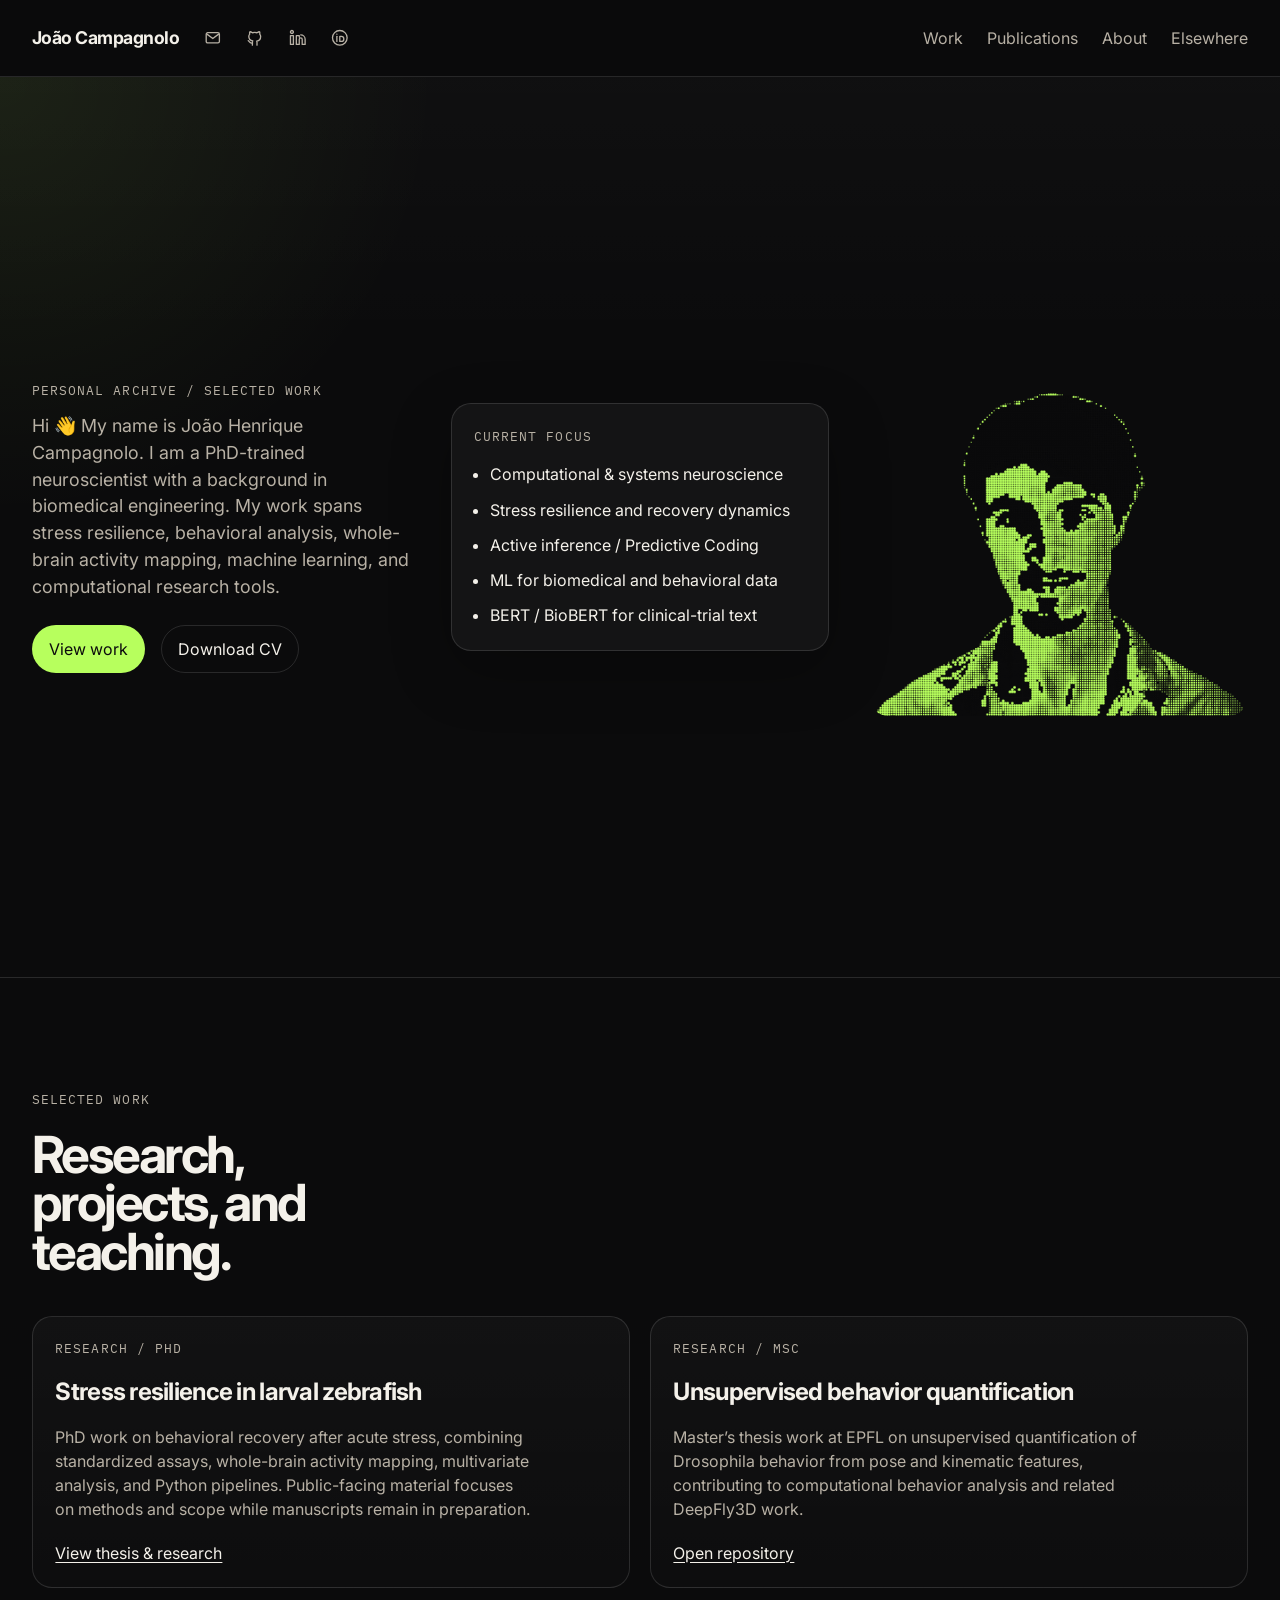
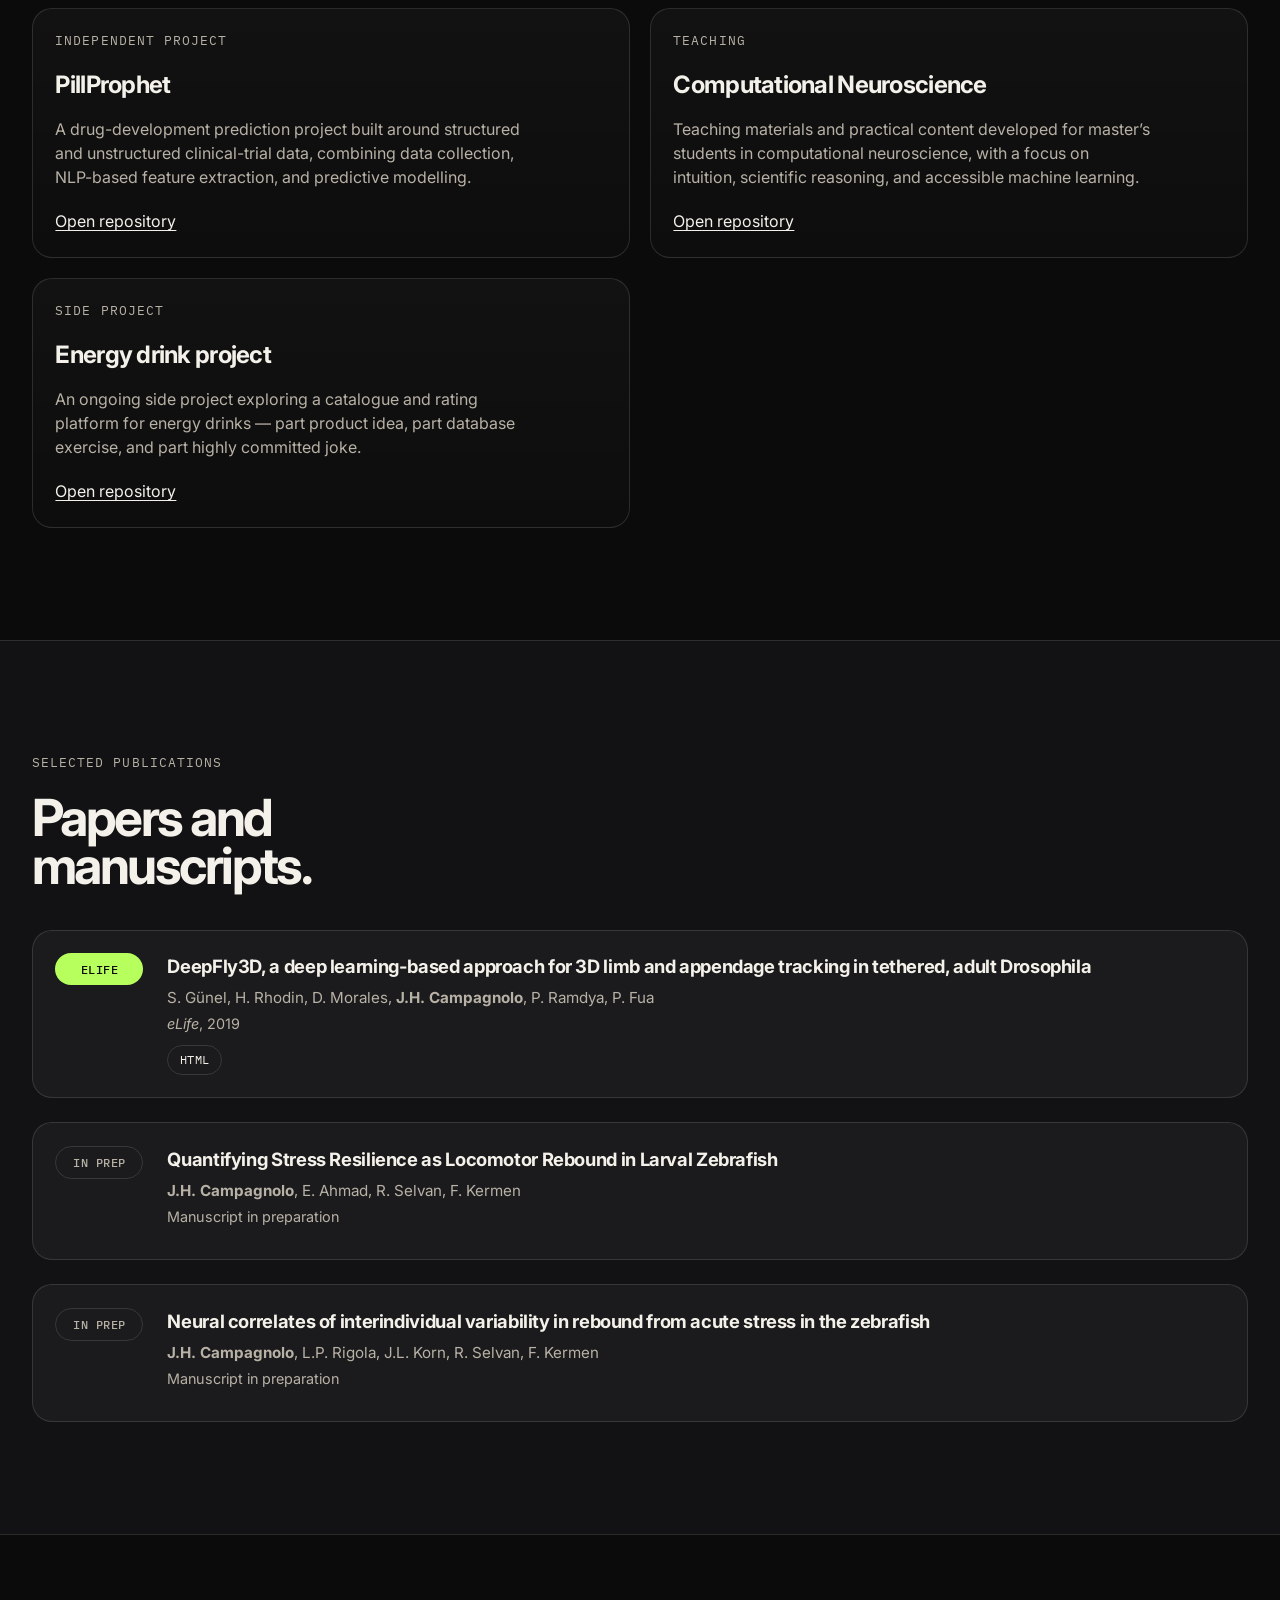
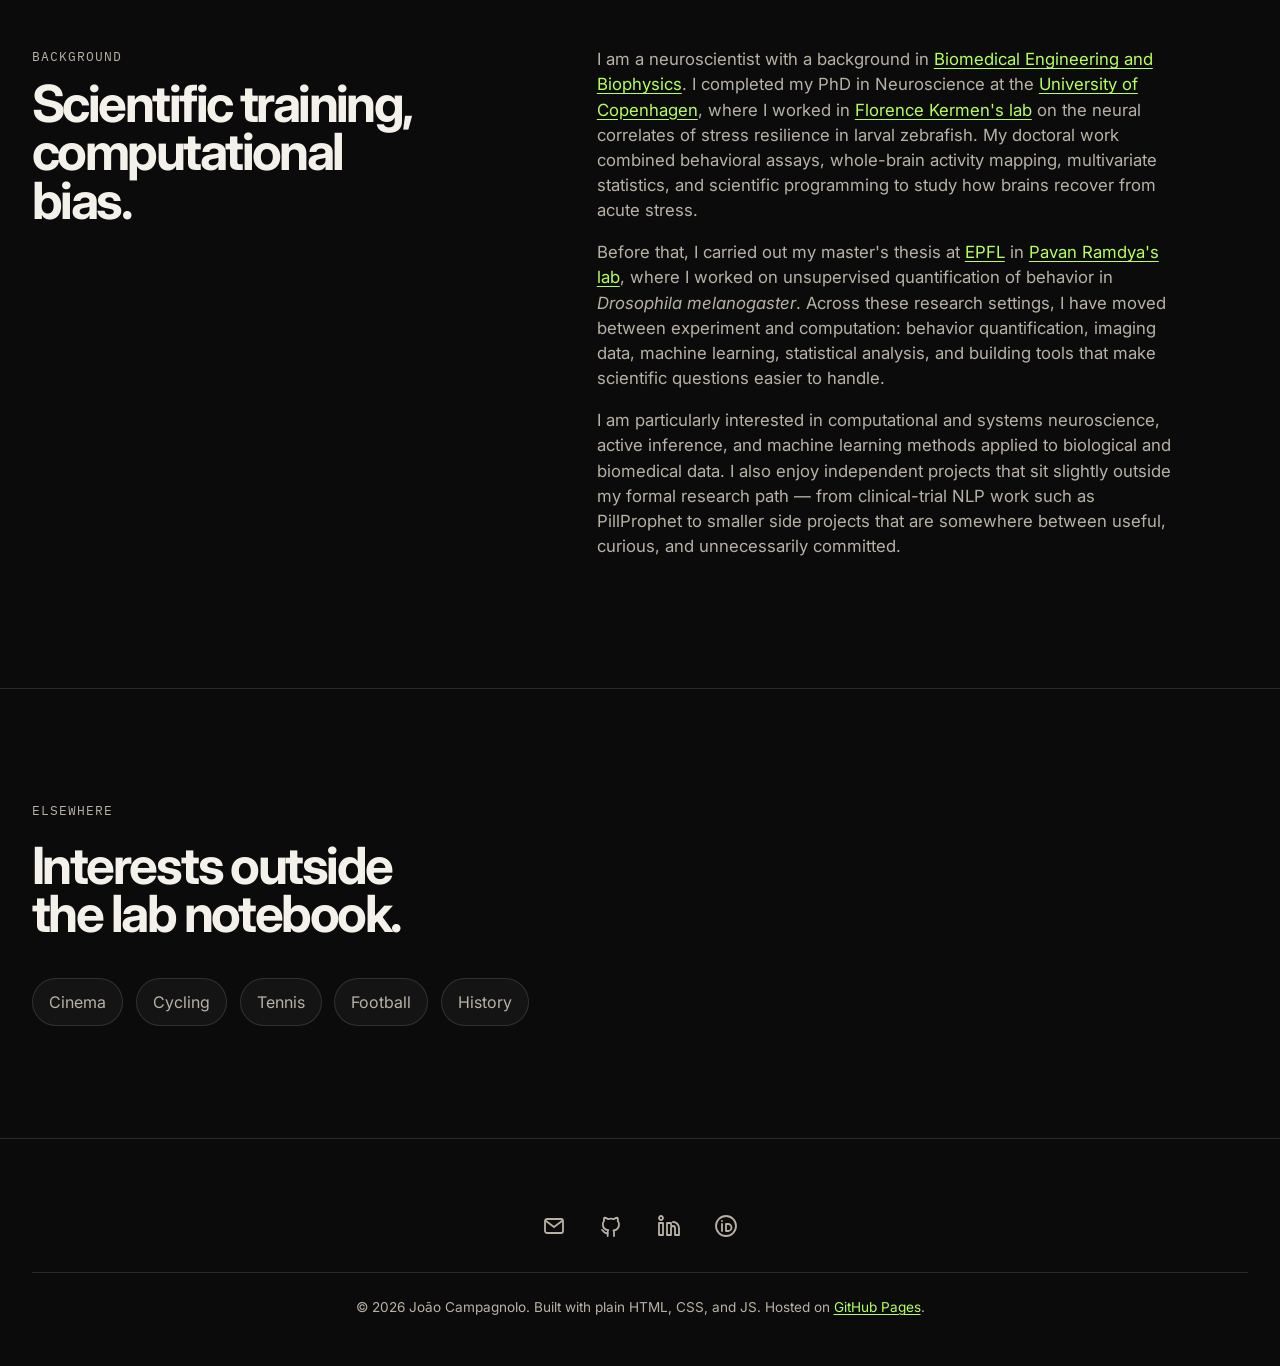
==== index.html @ 8cf06b02 "Add CV download, PhD thesis page, and fix PillProphet link - Add assets/ folder with CV PDF and PhD " ====
<!DOCTYPE html>
<html lang="en">
<head>
  <meta charset="UTF-8" />
  <meta name="viewport" content="width=device-width, initial-scale=1.0" />
  <title>João Campagnolo</title>
  <meta
    name="description"
    content="Personal website of João Campagnolo — Neuroscience PhD, Biomedical Engineer, and computational researcher."
  />
  <link rel="preconnect" href="https://fonts.googleapis.com" />
  <link rel="preconnect" href="https://fonts.gstatic.com" crossorigin />
  <link
    href="https://fonts.googleapis.com/css2?family=IBM+Plex+Mono:wght@400;500&family=Inter:wght@400;500;600;700;800&display=swap"
    rel="stylesheet"
  />
  <link rel="stylesheet" href="styles.css" />
  <script src="portrait.js" defer></script>
</head>
<body>
  <header class="site-header">
    <div class="container header-inner">
      <div class="brand-block">
        <a class="brand" href="#top">João Campagnolo</a>
        <div class="brand-links" aria-label="Contact links">
          <a class="icon-link" href="mailto:jhc2309@gmail.com" aria-label="Email" title="Email">
            <svg viewBox="0 0 24 24" aria-hidden="true">
              <rect x="3" y="5" width="18" height="14" rx="2"></rect>
              <path d="M4 7l8 6 8-6"></path>
            </svg>
          </a>
          <a class="icon-link" href="https://github.com/JoaoCampagnolo" target="_blank" rel="noopener" aria-label="GitHub" title="GitHub">
            <svg viewBox="0 0 24 24" aria-hidden="true">
              <path d="M9 19c-4.3 1.4-4.3-2.5-6-3m12 6v-3.5c0-1 .1-1.4-.5-2 2.8-.3 5.5-1.4 5.5-6.2a4.8 4.8 0 0 0-1.3-3.3 4.5 4.5 0 0 0-.1-3.2s-1.1-.3-3.6 1.3a12.3 12.3 0 0 0-6.2 0C6.3 3.5 5.2 3.8 5.2 3.8a4.5 4.5 0 0 0-.1 3.2A4.8 4.8 0 0 0 3.8 10c0 4.8 2.7 5.9 5.5 6.2-.6.6-.6 1.2-.6 2V22"></path>
            </svg>
          </a>
          <a class="icon-link" href="https://www.linkedin.com/in/joao-campagnolo/" target="_blank" rel="noopener" aria-label="LinkedIn" title="LinkedIn">
            <svg viewBox="0 0 24 24" aria-hidden="true">
              <path d="M16 8a6 6 0 0 1 6 6v7h-4v-7a2 2 0 0 0-2-2 2 2 0 0 0-2 2v7h-4V9h4v2"></path>
              <rect x="2" y="9" width="4" height="12"></rect>
              <circle cx="4" cy="4" r="2"></circle>
            </svg>
          </a>
          <a class="icon-link" href="https://orcid.org/0000-0001-9748-5988" target="_blank" rel="noopener" aria-label="ORCID" title="ORCID">
            <svg viewBox="0 0 24 24" aria-hidden="true">
              <circle cx="12" cy="12" r="10"></circle>
              <path d="M8 7v0"></path>
              <path d="M8 10v7"></path>
              <path d="M12 10h2a3.5 3.5 0 0 1 0 7h-2V10z"></path>
            </svg>
          </a>
        </div>
      </div>

      <nav class="nav">
        <a href="#work">Work</a>
        <a href="#publications">Publications</a>
        <a href="#about">About</a>
        <a href="#elsewhere">Elsewhere</a>
      </nav>
    </div>
  </header>

  <main id="top">
    <section class="hero">
      <div class="container hero-grid">
        <div class="hero-copy">
          <p class="eyebrow">Personal archive / selected work</p>

          <p class="hero-text">
            Hi 👋 My name is João Henrique Campagnolo. I am a PhD-trained neuroscientist with a
            background in biomedical engineering. My work spans stress resilience,
            behavioral analysis, whole-brain activity mapping, machine learning,
            and computational research tools.
          </p>

          <div class="hero-actions">
            <a class="button button--solid" href="#work">View work</a>
            <a
              class="button button--ghost"
              href="assets/Joao_Campagnolo_CV.pdf"
              target="_blank"
              rel="noopener"
            >
              Download CV
            </a>
          </div>
        </div>

        <div class="hero-panel">
          <div class="hero-panel__inner">
            <p class="panel-label">Current focus</p>
            <ul class="panel-list">
              <li>Computational &amp; systems neuroscience</li>
              <li>Stress resilience and recovery dynamics</li>
              <li>Active inference / Predictive Coding </li>
              <li>ML for biomedical and behavioral data</li>
              <li>BERT / BioBERT for clinical-trial text</li>
            </ul>
          </div>
        </div>

        <div class="hero-portrait">
          <canvas id="portrait-canvas"></canvas>
        </div>
      </div>
    </section>

    <section class="section" id="work">
      <div class="container">
        <div class="section-head">
          <p class="eyebrow">Selected work</p>
          <h2>Research, projects, and teaching.</h2>
        </div>

        <div class="project-grid">
          <a class="project-card" href="projects/phd.html">
            <p class="project-meta">Research / PhD</p>
            <h3>Stress resilience in larval zebrafish</h3>
            <p>
              PhD work on behavioral recovery after acute stress, combining
              standardized assays, whole-brain activity mapping, multivariate
              analysis, and Python pipelines. Public-facing material focuses on
              methods and scope while manuscripts remain in preparation.
            </p>
            <span class="project-link">View thesis &amp; research</span>
          </a>

          <a
            class="project-card"
            href="https://github.com/JoaoCampagnolo/Behav_clustering_thesis"
            target="_blank"
            rel="noopener"
          >
            <p class="project-meta">Research / MSc</p>
            <h3>Unsupervised behavior quantification</h3>
            <p>
              Master’s thesis work at EPFL on unsupervised quantification of
              Drosophila behavior from pose and kinematic features, contributing
              to computational behavior analysis and related DeepFly3D work.
            </p>
            <span class="project-link">Open repository</span>
          </a>

          <a
            class="project-card"
            href="https://github.com/JoaoCampagnolo/PillProphet"
            target="_blank"
            rel="noopener"
          >
            <p class="project-meta">Independent project</p>
            <h3>PillProphet</h3>
            <p>
              A drug-development prediction project built around structured and
              unstructured clinical-trial data, combining data collection,
              NLP-based feature extraction, and predictive modelling.
            </p>
            <span class="project-link">Open repository</span>
          </a>

          <a
            class="project-card"
            href="https://github.com/JoaoCampagnolo/CompNeuroXX24"
            target="_blank"
            rel="noopener"
          >
            <p class="project-meta">Teaching</p>
            <h3>Computational Neuroscience</h3>
            <p>
              Teaching materials and practical content developed for master’s
              students in computational neuroscience, with a focus on intuition,
              scientific reasoning, and accessible machine learning.
            </p>
            <span class="project-link">Open repository</span>
          </a>

          <a
            class="project-card"
            href="https://github.com/JoaoCampagnolo"
            target="_blank"
            rel="noopener"
          >
            <p class="project-meta">Side project</p>
            <h3>Energy drink project</h3>
            <p>
              An ongoing side project exploring a catalogue and rating platform
              for energy drinks — part product idea, part database exercise, and
              part highly committed joke.
            </p>
            <span class="project-link">Open repository</span>
          </a>
        </div>
      </div>
    </section>

    <section class="section section--alt" id="publications">
      <div class="container">
        <div class="section-head">
          <p class="eyebrow">Selected publications</p>
          <h2>Papers and manuscripts.</h2>
        </div>

        <div class="pub-list">
          <div class="pub-item">
            <span class="pub-badge">eLife</span>
            <div class="pub-details">
              <h3>DeepFly3D, a deep learning-based approach for 3D limb and appendage tracking in tethered, adult Drosophila</h3>
              <p class="pub-authors">S. G&uuml;nel, H. Rhodin, D. Morales, <strong>J.H. Campagnolo</strong>, P. Ramdya, P. Fua</p>
              <p class="pub-venue"><em>eLife</em>, 2019</p>
              <div class="pub-links">
                <a class="pub-link" href="https://elifesciences.org/articles/48571" target="_blank" rel="noopener">HTML</a>
              </div>
            </div>
          </div>

          <div class="pub-item">
            <span class="pub-badge pub-badge--prep">In prep</span>
            <div class="pub-details">
              <h3>Quantifying Stress Resilience as Locomotor Rebound in Larval Zebrafish</h3>
              <p class="pub-authors"><strong>J.H. Campagnolo</strong>, E. Ahmad, R. Selvan, F. Kermen</p>
              <p class="pub-venue">Manuscript in preparation</p>
            </div>
          </div>

          <div class="pub-item">
            <span class="pub-badge pub-badge--prep">In prep</span>
            <div class="pub-details">
              <h3>Neural correlates of interindividual variability in rebound from acute stress in the zebrafish</h3>
              <p class="pub-authors"><strong>J.H. Campagnolo</strong>, L.P. Rigola, J.L. Korn, R. Selvan, F. Kermen</p>
              <p class="pub-venue">Manuscript in preparation</p>
            </div>
          </div>
        </div>
      </div>
    </section>

    <section class="section" id="about">
      <div class="container split">
        <div>
          <p class="eyebrow">Background</p>
          <h2>Scientific training, computational bias.</h2>
        </div>

        <div class="prose">
          <p>
            I am a neuroscientist with a background in
            <a href="https://www.ulisboa.pt/" target="_blank" rel="noopener">Biomedical Engineering and Biophysics</a>.
            I completed my PhD in Neuroscience at the
            <a href="https://www.ku.dk/en" target="_blank" rel="noopener">University of Copenhagen</a>,
            where I worked in
            <a href="https://in.ku.dk/research/kermen-lab/" target="_blank" rel="noopener">Florence Kermen's lab</a>
            on the neural correlates of stress resilience in larval zebrafish. My doctoral work combined behavioral assays,
            whole-brain activity mapping, multivariate statistics, and scientific programming to study how brains recover from acute stress.
          </p>
          <p>
            Before that, I carried out my master's thesis at
            <a href="https://www.epfl.ch/en/" target="_blank" rel="noopener">EPFL</a>
            in
            <a href="https://www.epfl.ch/labs/ramdya-lab/" target="_blank" rel="noopener">Pavan Ramdya's lab</a>,
            where I worked on unsupervised quantification of behavior in <em>Drosophila melanogaster</em>.
            Across these research settings, I have moved between experiment and computation:
            behavior quantification, imaging data, machine learning, statistical analysis, and building tools that make scientific questions easier to handle.
          </p>
          <p>
            I am particularly interested in computational and systems neuroscience, active inference, and machine learning methods applied to biological and biomedical data.
            I also enjoy independent projects that sit slightly outside my formal research path &mdash; from clinical-trial NLP work such as PillProphet
            to smaller side projects that are somewhere between useful, curious, and unnecessarily committed.
          </p>
        </div>
      </div>
    </section>

    <section class="section" id="elsewhere">
      <div class="container">
        <div class="section-head">
          <p class="eyebrow">Elsewhere</p>
          <h2>Interests outside the lab notebook.</h2>
        </div>

        <div class="tag-grid">
          <span>Cinema</span>
          <span>Cycling</span>
          <span>Tennis</span>
          <span>Football</span>
          <span>History</span>
        </div>
      </div>
    </section>
  </main>

  <footer class="site-footer">
    <div class="container footer-compact">
      <div class="footer-icons" aria-label="Contact links">
        <a class="footer-icon-link" href="mailto:jhc2309@gmail.com" aria-label="Email" title="Email">
          <svg viewBox="0 0 24 24" aria-hidden="true">
            <rect x="3" y="5" width="18" height="14" rx="2"></rect>
            <path d="M4 7l8 6 8-6"></path>
          </svg>
        </a>
        <a class="footer-icon-link" href="https://github.com/JoaoCampagnolo" target="_blank" rel="noopener" aria-label="GitHub" title="GitHub">
          <svg viewBox="0 0 24 24" aria-hidden="true">
            <path d="M9 19c-4.3 1.4-4.3-2.5-6-3m12 6v-3.5c0-1 .1-1.4-.5-2 2.8-.3 5.5-1.4 5.5-6.2a4.8 4.8 0 0 0-1.3-3.3 4.5 4.5 0 0 0-.1-3.2s-1.1-.3-3.6 1.3a12.3 12.3 0 0 0-6.2 0C6.3 3.5 5.2 3.8 5.2 3.8a4.5 4.5 0 0 0-.1 3.2A4.8 4.8 0 0 0 3.8 10c0 4.8 2.7 5.9 5.5 6.2-.6.6-.6 1.2-.6 2V22"></path>
          </svg>
        </a>
        <a class="footer-icon-link" href="https://www.linkedin.com/in/joao-campagnolo/" target="_blank" rel="noopener" aria-label="LinkedIn" title="LinkedIn">
          <svg viewBox="0 0 24 24" aria-hidden="true">
            <path d="M16 8a6 6 0 0 1 6 6v7h-4v-7a2 2 0 0 0-2-2 2 2 0 0 0-2 2v7h-4V9h4v2"></path>
            <rect x="2" y="9" width="4" height="12"></rect>
            <circle cx="4" cy="4" r="2"></circle>
          </svg>
        </a>
        <a class="footer-icon-link" href="https://orcid.org/0000-0001-9748-5988" target="_blank" rel="noopener" aria-label="ORCID" title="ORCID">
          <svg viewBox="0 0 24 24" aria-hidden="true">
            <circle cx="12" cy="12" r="10"></circle>
            <path d="M8 7v0"></path>
            <path d="M8 10v7"></path>
            <path d="M12 10h2a3.5 3.5 0 0 1 0 7h-2V10z"></path>
          </svg>
        </a>
      </div>
      <div class="footer-divider"></div>
      <p class="footer-copy">&copy; 2026 Jo&atilde;o Campagnolo. Built with plain HTML, CSS, and JS. Hosted on <a href="https://pages.github.com/" target="_blank" rel="noopener">GitHub Pages</a>.</p>
    </div>
  </footer>
</body>
</html>
---- styles.css ----
:root {
  --bg: #0b0b0c;
  --bg-alt: #121214;
  --panel: rgba(255, 255, 255, 0.04);
  --text: #f4f1ea;
  --muted: #b8b1a5;
  --line: rgba(255, 255, 255, 0.12);
  --accent: #b7ff5d;
  --max-width: 1380px;
  --radius: 20px;
  --shadow: 0 20px 60px rgba(0, 0, 0, 0.25);
}

*,
*::before,
*::after {
  box-sizing: border-box;
}

html {
  scroll-behavior: smooth;
}

body {
  margin: 0;
  background: var(--bg);
  color: var(--text);
  font-family: "Inter", sans-serif;
  line-height: 1.5;
  overflow-x: hidden;
}

img {
  max-width: 100%;
  display: block;
}

a {
  color: inherit;
  text-decoration: none;
}

.container {
  width: min(calc(100% - 4rem), var(--max-width));
  margin: 0 auto;
}

.site-header {
  position: sticky;
  top: 0;
  z-index: 20;
  backdrop-filter: blur(14px);
  background: rgba(11, 11, 12, 0.7);
  border-bottom: 1px solid var(--line);
}

.header-inner {
  display: flex;
  align-items: center;
  justify-content: space-between;
  min-height: 76px;
}

.brand-block {
  display: flex;
  align-items: center;
  gap: 1rem;
}

.brand {
  font-weight: 700;
  letter-spacing: -0.03em;
  font-size: 1.1rem;
}

.brand-links {
  display: flex;
  align-items: center;
  gap: 0.45rem;
}

.icon-link {
  width: 2.2rem;
  height: 2.2rem;
  display: inline-flex;
  align-items: center;
  justify-content: center;
  border-radius: 999px;
  color: var(--muted);
  transition: color 0.2s ease, background 0.2s ease, transform 0.2s ease;
}

.icon-link:hover {
  color: var(--text);
  background: rgba(255, 255, 255, 0.03);
  transform: translateY(-1px);
}

.icon-link svg {
  width: 1.1rem;
  height: 1.1rem;
  stroke: currentColor;
  fill: none;
  stroke-width: 1.8;
  stroke-linecap: round;
  stroke-linejoin: round;
}

.nav {
  display: flex;
  gap: 1.5rem;
}

.nav a {
  color: var(--muted);
  transition: color 0.2s ease;
}

.nav a:hover {
  color: var(--text);
}

.hero {
  min-height: 100svh;
  display: flex;
  align-items: center;
  padding: 2rem 0 2rem;
  background:
    radial-gradient(circle at top left, rgba(183, 255, 93, 0.08), transparent 28%),
    linear-gradient(to bottom, rgba(255, 255, 255, 0.02), transparent 30%);
}

.hero-grid {
  display: grid;
  grid-template-columns: 1fr 1fr 1fr;
  grid-template-rows: 1fr;
  gap: 2.5rem;
  align-items: center;
}

.eyebrow {
  margin: 0 0 0.75rem;
  color: var(--muted);
  font-family: "IBM Plex Mono", monospace;
  font-size: 0.82rem;
  letter-spacing: 0.08em;
  text-transform: uppercase;
}

.section h2,
.site-footer h2 {
  margin: 0;
  line-height: 0.95;
  letter-spacing: -0.05em;
}

.hero-text {
  max-width: 42rem;
  margin: 0;
  color: var(--muted);
  font-size: clamp(1rem, 1.4vw, 1.15rem);
}

.hero-actions {
  display: flex;
  gap: 1rem;
  flex-wrap: wrap;
  margin-top: 1.5rem;
}

.button {
  display: inline-flex;
  align-items: center;
  min-height: 48px;
  padding: 0 1rem;
  border-radius: 999px;
  border: 1px solid var(--line);
  transition: transform 0.2s ease, background 0.2s ease, color 0.2s ease;
}

.button:hover {
  transform: translateY(-1px);
}

.button--solid {
  background: var(--accent);
  color: #0b0b0c;
  border-color: transparent;
}

.button--ghost {
  color: var(--text);
}

.hero-panel {
  display: flex;
  justify-content: center;
}

.hero-portrait {
  display: flex;
  justify-content: center;
  align-items: center;
}

#portrait-canvas {
  display: block;
  width: 100%;
  aspect-ratio: 1 / 1;
  max-height: 65vh;
  border-radius: var(--radius);
}

.hero-panel__inner {
  width: min(100%, 380px);
  padding: 1.4rem;
  border: 1px solid var(--line);
  border-radius: var(--radius);
  background: var(--panel);
  box-shadow: var(--shadow);
}

.panel-label {
  margin: 0 0 1rem;
  color: var(--muted);
  font-family: "IBM Plex Mono", monospace;
  font-size: 0.82rem;
  text-transform: uppercase;
  letter-spacing: 0.08em;
}

.panel-list {
  margin: 0;
  padding-left: 1rem;
  display: grid;
  gap: 0.7rem;
}

.section {
  padding: 7rem 0;
  border-top: 1px solid var(--line);
}

.section--alt {
  background: var(--bg-alt);
}

.section-head {
  display: grid;
  gap: 0.5rem;
  margin-bottom: 2.5rem;
}

.section h2,
.site-footer h2 {
  font-size: clamp(2rem, 4vw, 4rem);
  max-width: 12ch;
}

.project-grid {
  display: grid;
  grid-template-columns: repeat(2, minmax(0, 1fr));
  gap: 1.25rem;
}

.project-card {
  display: block;
  min-height: 250px;
  padding: 1.4rem;
  border: 1px solid var(--line);
  border-radius: var(--radius);
  background: linear-gradient(to bottom, rgba(255, 255, 255, 0.03), rgba(255, 255, 255, 0.01));
  transition: transform 0.25s ease, border-color 0.25s ease, background 0.25s ease;
}

.project-card:hover {
  transform: translateY(-4px);
  border-color: rgba(183, 255, 93, 0.45);
  background: linear-gradient(to bottom, rgba(255, 255, 255, 0.05), rgba(255, 255, 255, 0.02));
}

.project-meta {
  margin: 0 0 1rem;
  color: var(--muted);
  font-family: "IBM Plex Mono", monospace;
  font-size: 0.8rem;
  text-transform: uppercase;
  letter-spacing: 0.08em;
}

.project-card h3 {
  margin: 0 0 0.9rem;
  font-size: 1.5rem;
  letter-spacing: -0.03em;
}

.project-card p:not(.project-meta) {
  margin: 0;
  color: var(--muted);
  max-width: 48ch;
}

.project-link {
  display: inline-block;
  margin-top: 1.25rem;
  color: var(--text);
  text-decoration: underline;
  text-underline-offset: 0.2em;
}

.split {
  display: grid;
  grid-template-columns: 0.9fr 1.1fr;
  gap: 2rem;
  align-items: start;
}

.prose {
  max-width: 58ch;
}

.prose p {
  margin-top: 0;
  color: var(--muted);
  font-size: 1.05rem;
}

.tag-grid {
  display: flex;
  flex-wrap: wrap;
  gap: 0.8rem;
}

.tag-grid span {
  padding: 0.7rem 1rem;
  border: 1px solid var(--line);
  border-radius: 999px;
  color: var(--muted);
  background: var(--panel);
}

/* Publications */
.pub-list {
  display: grid;
  gap: 1.5rem;
}

.pub-item {
  display: grid;
  grid-template-columns: auto 1fr;
  gap: 1.5rem;
  align-items: start;
  padding: 1.4rem;
  border: 1px solid var(--line);
  border-radius: var(--radius);
  background: var(--panel);
}

.pub-badge {
  display: inline-flex;
  align-items: center;
  justify-content: center;
  min-width: 5.5rem;
  padding: 0.4rem 0.8rem;
  border-radius: 999px;
  background: var(--accent);
  color: #0b0b0c;
  font-family: "IBM Plex Mono", monospace;
  font-size: 0.78rem;
  font-weight: 500;
  text-transform: uppercase;
  letter-spacing: 0.04em;
  white-space: nowrap;
}

.pub-badge--prep {
  background: transparent;
  border: 1px solid var(--line);
  color: var(--muted);
}

.pub-details h3 {
  margin: 0 0 0.4rem;
  font-size: 1.15rem;
  letter-spacing: -0.02em;
}

.pub-authors {
  margin: 0 0 0.2rem;
  color: var(--muted);
  font-size: 0.95rem;
}

.pub-venue {
  margin: 0 0 0.6rem;
  color: var(--muted);
  font-size: 0.9rem;
}

.pub-links {
  display: flex;
  gap: 0.5rem;
}

.pub-link {
  display: inline-flex;
  align-items: center;
  padding: 0.3rem 0.7rem;
  border: 1px solid var(--line);
  border-radius: 999px;
  color: var(--text);
  font-family: "IBM Plex Mono", monospace;
  font-size: 0.78rem;
  text-transform: uppercase;
  letter-spacing: 0.04em;
  transition: border-color 0.2s ease, color 0.2s ease;
}

.pub-link:hover {
  border-color: var(--accent);
  color: var(--accent);
}

/* Prose links */
.prose a {
  color: var(--accent);
  text-decoration: underline;
  text-underline-offset: 0.15em;
  transition: color 0.2s ease;
}

.prose a:hover {
  color: var(--text);
}

/* Footer */
.site-footer {
  padding: 4rem 0 3rem;
  border-top: 1px solid var(--line);
}

.footer-compact {
  display: flex;
  flex-direction: column;
  align-items: center;
  text-align: center;
}

.footer-icons {
  display: flex;
  align-items: center;
  gap: 0.8rem;
  margin-bottom: 1.5rem;
}

.footer-icon-link {
  width: 2.8rem;
  height: 2.8rem;
  display: inline-flex;
  align-items: center;
  justify-content: center;
  border-radius: 999px;
  color: var(--muted);
  transition: color 0.2s ease, background 0.2s ease, transform 0.2s ease;
}

.footer-icon-link:hover {
  color: var(--text);
  background: rgba(255, 255, 255, 0.05);
  transform: translateY(-1px);
}

.footer-icon-link svg {
  width: 1.5rem;
  height: 1.5rem;
  stroke: currentColor;
  fill: none;
  stroke-width: 1.8;
  stroke-linecap: round;
  stroke-linejoin: round;
}

.footer-divider {
  width: 100%;
  height: 1px;
  background: var(--line);
  margin-bottom: 1.5rem;
}

.footer-copy {
  margin: 0;
  color: var(--muted);
  font-size: 0.85rem;
}

.footer-copy a {
  color: var(--accent);
  text-decoration: underline;
  text-underline-offset: 0.15em;
}

.footer-copy a:hover {
  color: var(--text);
}

@media (max-width: 900px) {
  .container {
    width: min(calc(100% - 2rem), var(--max-width));
  }

  .hero-grid,
  .project-grid,
  .split {
    grid-template-columns: 1fr;
  }

  .pub-item {
    grid-template-columns: 1fr;
  }

  .nav {
    display: none;
  }

  .section,
  .site-footer {
    padding: 5rem 0;
  }

  .hero {
    min-height: auto;
    padding-top: 6rem;
  }

  .hero-panel {
    justify-content: flex-start;
  }

  .hero-portrait {
    justify-content: flex-start;
  }

  #portrait-canvas {
    max-width: 260px;
  }
}
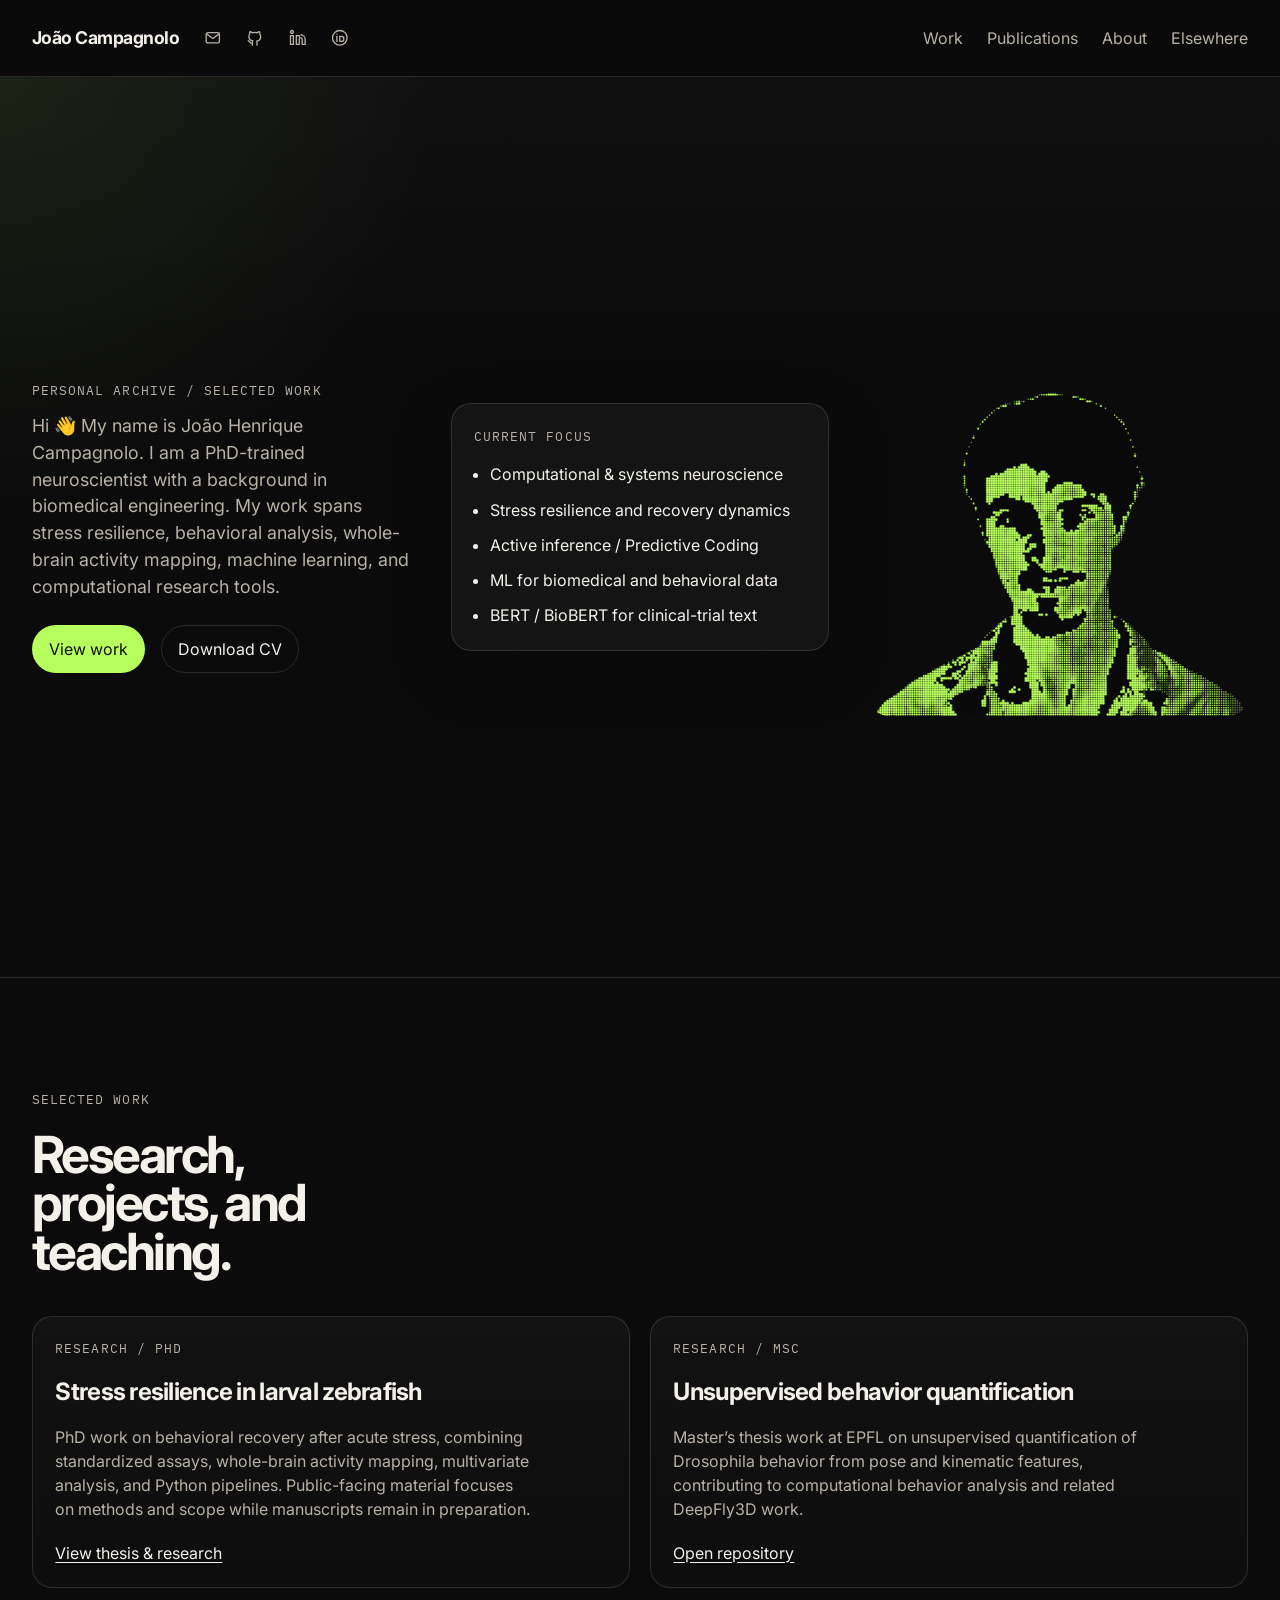
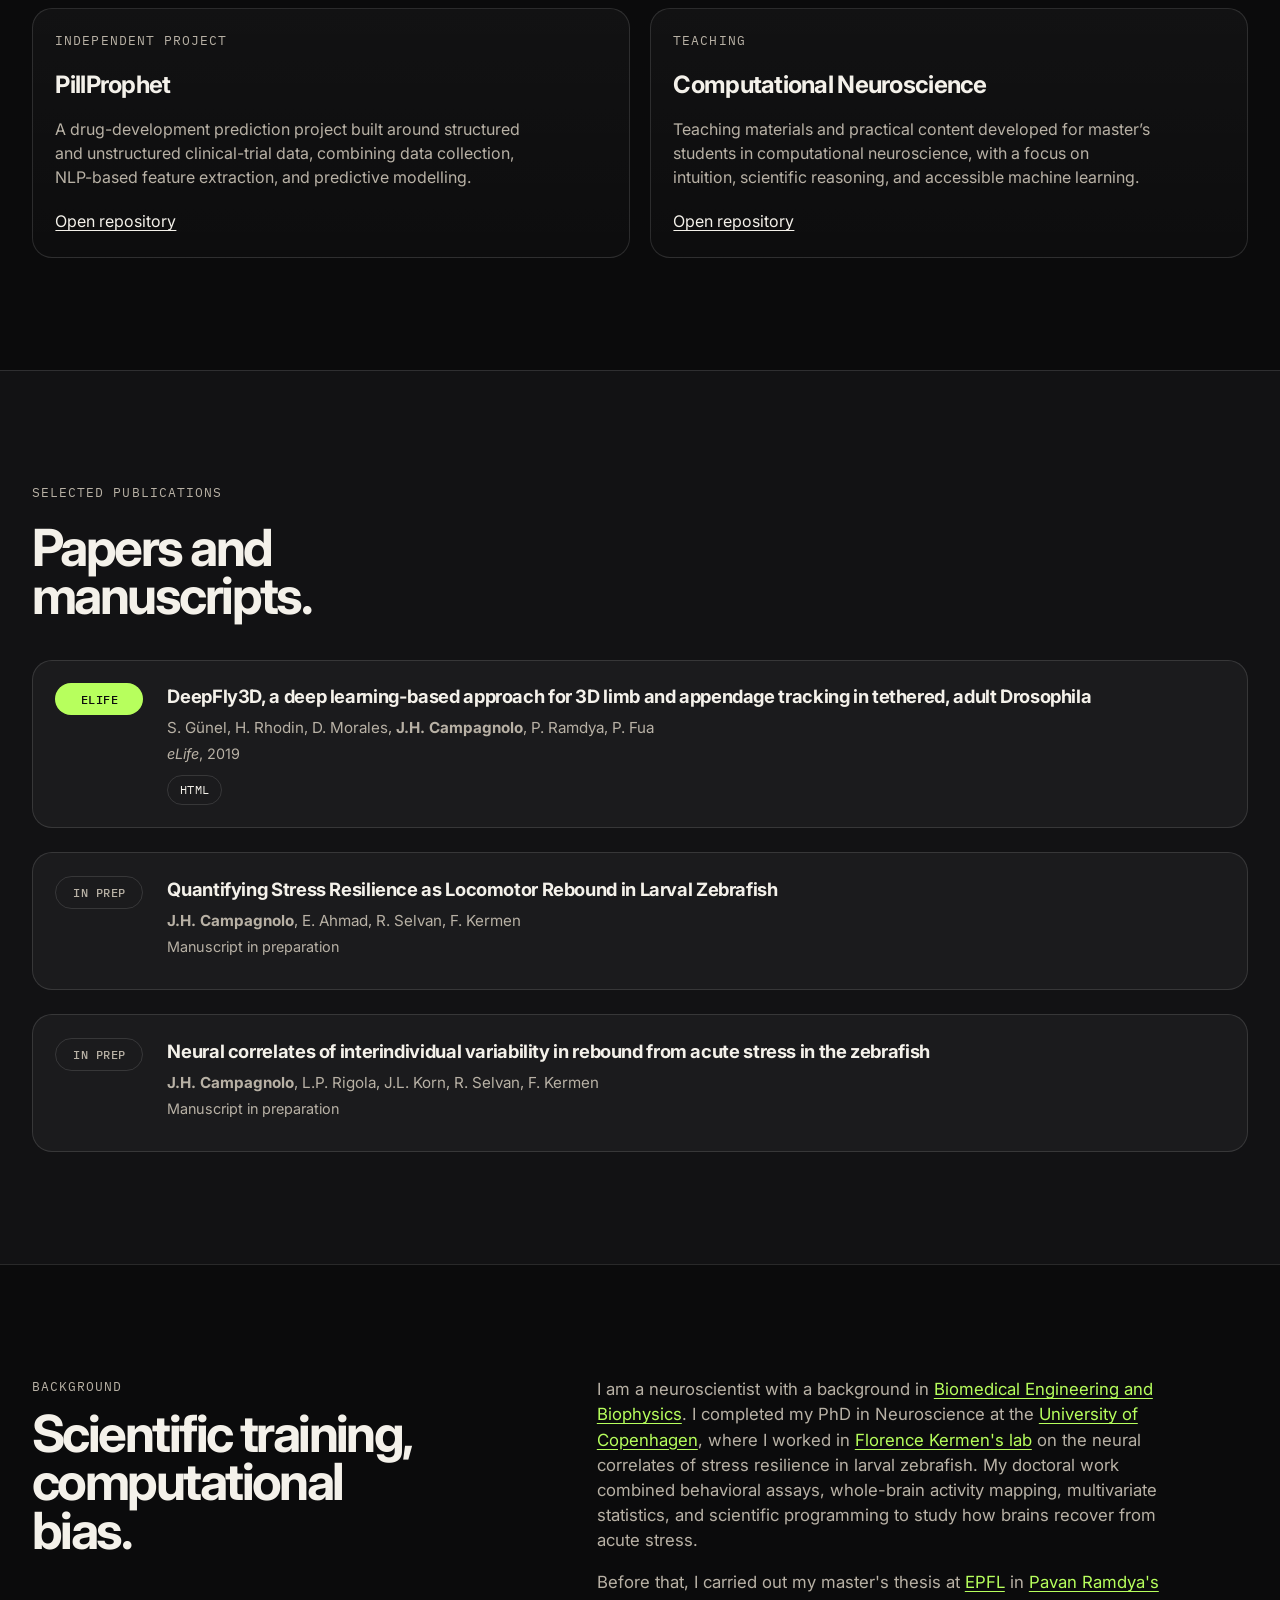
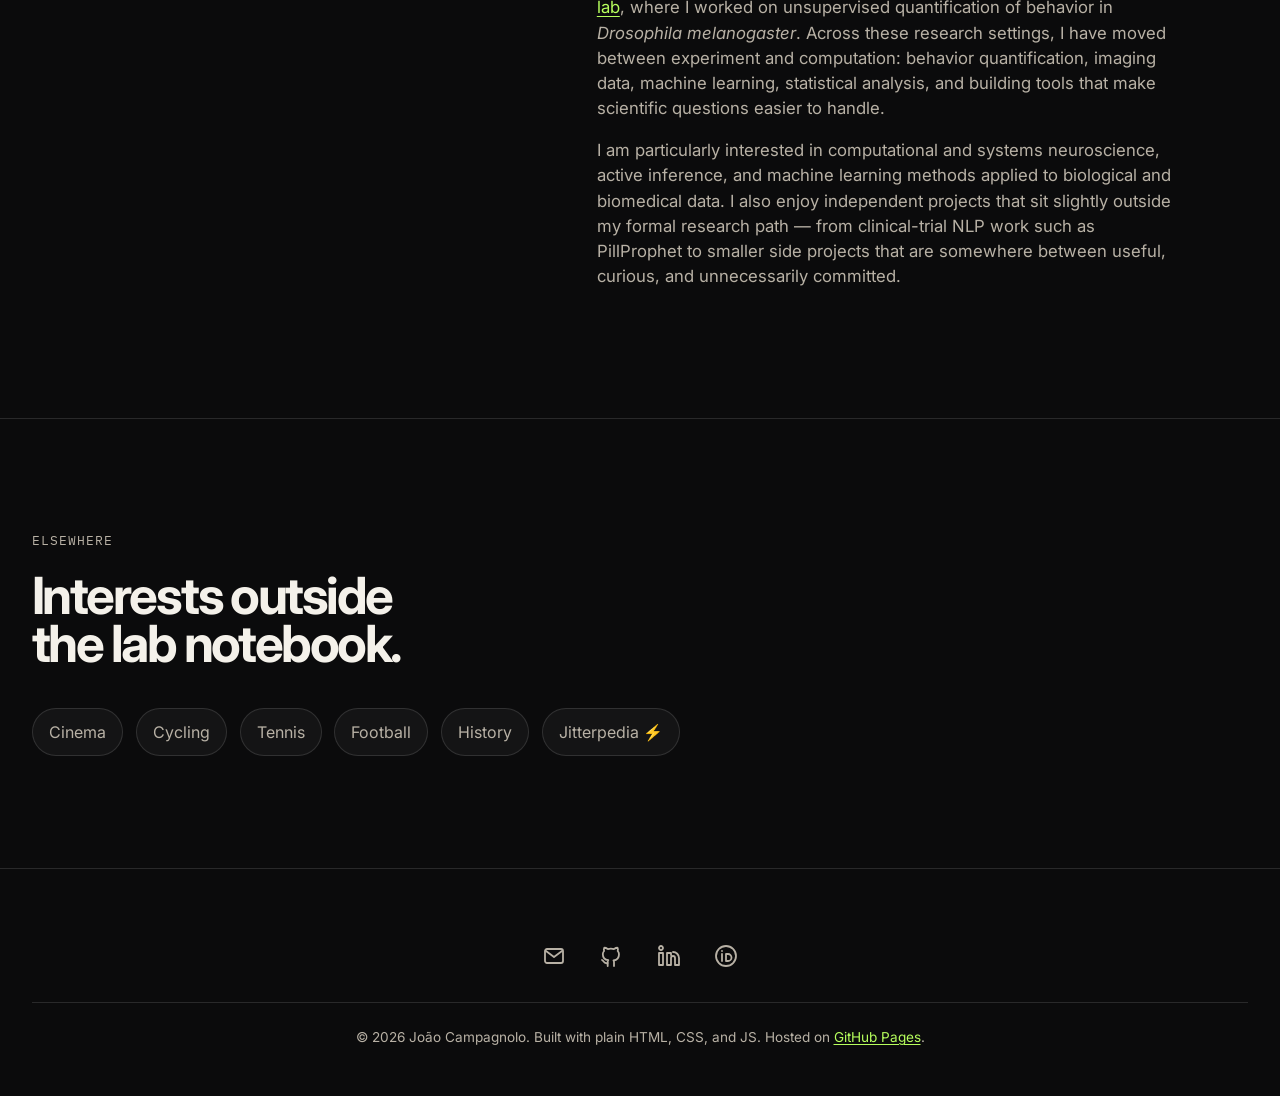
==== commit 9236c24f: "Add Jitterpedia page and link Cinema/Jitterpedia in Elsewhere - Create interactive Jitterpedia energ" ====
--- a/index.html
+++ b/index.html
@@ -174,21 +174,6 @@
             <span class="project-link">Open repository</span>
           </a>
 
-          <a
-            class="project-card"
-            href="https://github.com/JoaoCampagnolo"
-            target="_blank"
-            rel="noopener"
-          >
-            <p class="project-meta">Side project</p>
-            <h3>Energy drink project</h3>
-            <p>
-              An ongoing side project exploring a catalogue and rating platform
-              for energy drinks — part product idea, part database exercise, and
-              part highly committed joke.
-            </p>
-            <span class="project-link">Open repository</span>
-          </a>
         </div>
       </div>
     </section>
@@ -278,11 +263,12 @@
         </div>
 
         <div class="tag-grid">
-          <span>Cinema</span>
+          <a href="https://letterboxd.com/pogagnolo/" target="_blank" rel="noopener" class="tag-link">Cinema</a>
           <span>Cycling</span>
           <span>Tennis</span>
           <span>Football</span>
           <span>History</span>
+          <a href="projects/jitterpedia.html" class="tag-link tag-link--accent">Jitterpedia ⚡</a>
         </div>
       </div>
     </section>
--- a/styles.css
+++ b/styles.css
@@ -331,12 +331,25 @@
   gap: 0.8rem;
 }
 
-.tag-grid span {
+.tag-grid span,
+.tag-grid .tag-link {
   padding: 0.7rem 1rem;
   border: 1px solid var(--line);
   border-radius: 999px;
   color: var(--muted);
   background: var(--panel);
+  transition: border-color 0.2s ease, color 0.2s ease, transform 0.2s ease;
+}
+
+.tag-link:hover {
+  border-color: var(--accent);
+  color: var(--text);
+  transform: translateY(-1px);
+}
+
+.tag-link--accent {
+  border-color: rgba(183, 255, 93, 0.3);
+  color: var(--accent);
 }
 
 /* Publications */
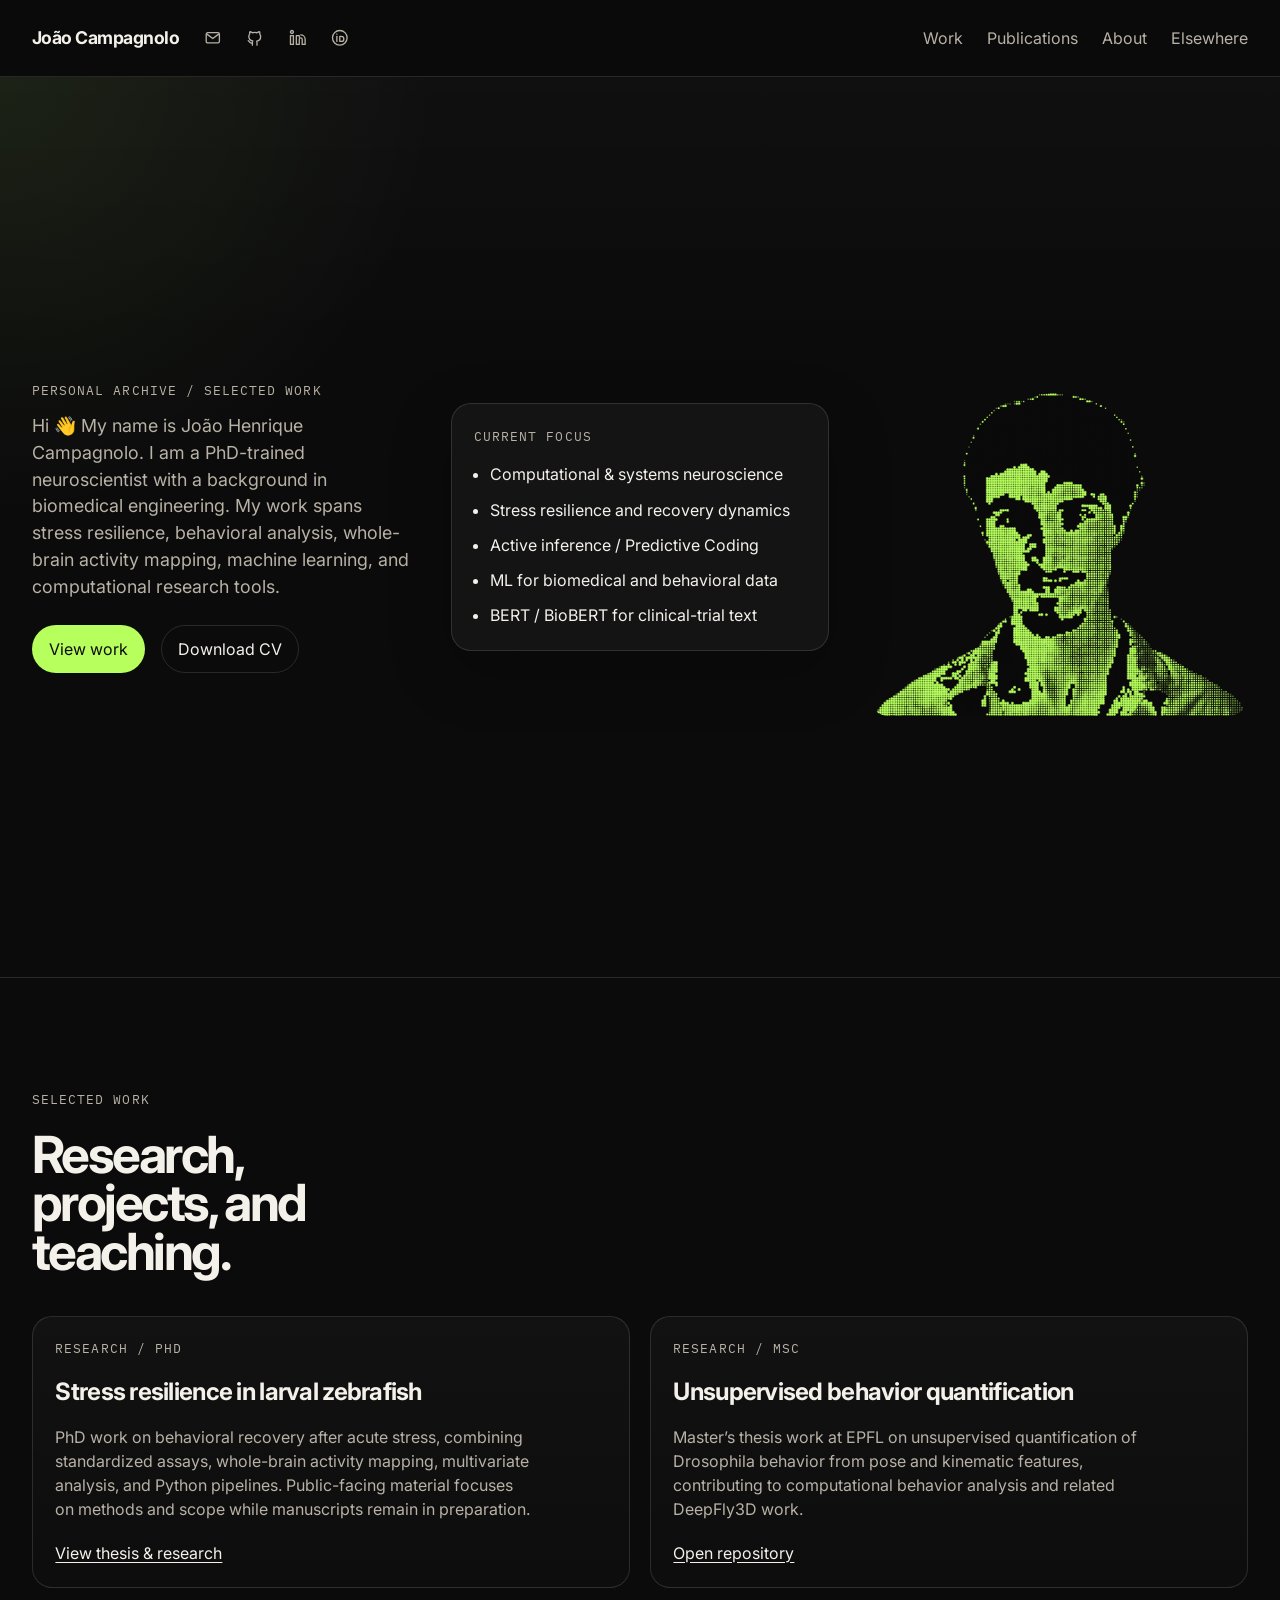
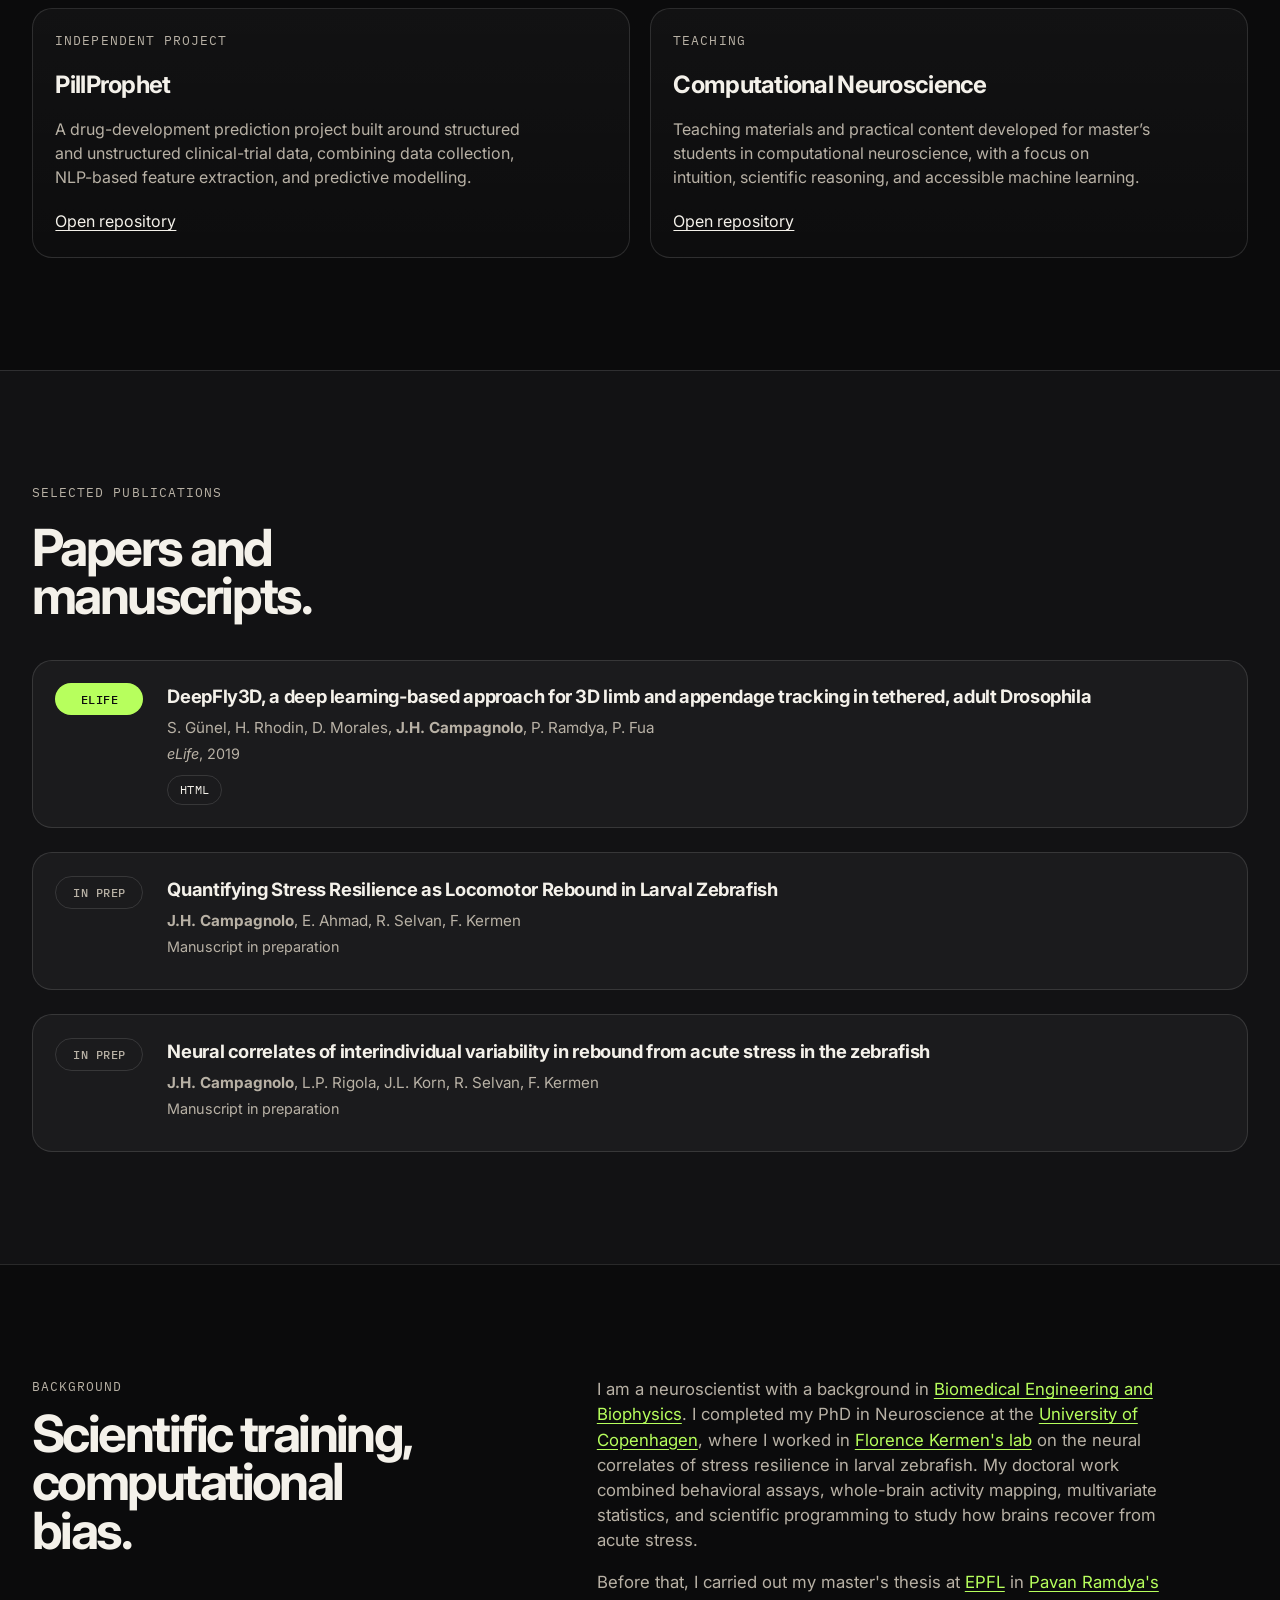
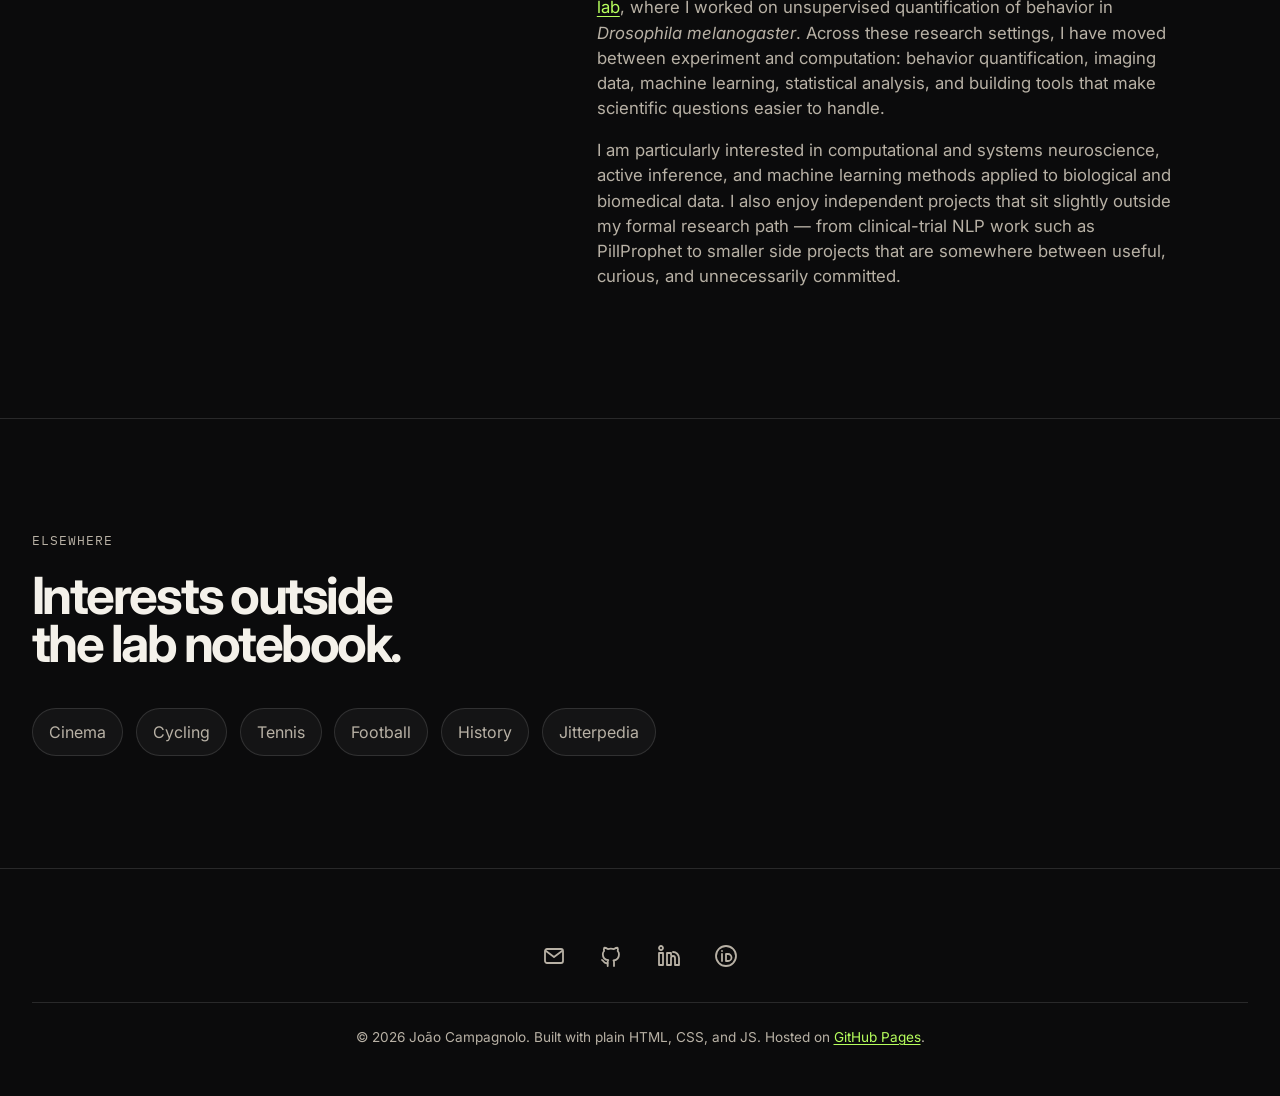
==== commit 9a610034: "Fix tag-link pill styling and add green fill to Cinema/Jitterpedia Give clickable interest tags the " ====
--- a/index.html
+++ b/index.html
@@ -263,12 +263,12 @@
         </div>
 
         <div class="tag-grid">
-          <a href="https://letterboxd.com/pogagnolo/" target="_blank" rel="noopener" class="tag-link">Cinema</a>
+          <a href="https://letterboxd.com/pogagnolo/" target="_blank" rel="noopener" class="tag-link tag-link--accent">Cinema</a>
           <span>Cycling</span>
           <span>Tennis</span>
           <span>Football</span>
           <span>History</span>
-          <a href="projects/jitterpedia.html" class="tag-link tag-link--accent">Jitterpedia ⚡</a>
+          <a href="projects/jitterpedia.html" class="tag-link tag-link--accent">Jitterpedia</a>
         </div>
       </div>
     </section>
--- a/styles.css
+++ b/styles.css
@@ -338,7 +338,7 @@
   border-radius: 999px;
   color: var(--muted);
   background: var(--panel);
-  transition: border-color 0.2s ease, color 0.2s ease, transform 0.2s ease;
+  transition: border-color 0.2s ease, color 0.2s ease, background 0.2s ease, transform 0.2s ease;
 }
 
 .tag-link:hover {
@@ -348,8 +348,14 @@
 }
 
 .tag-link--accent {
-  border-color: rgba(183, 255, 93, 0.3);
-  color: var(--accent);
+  background: var(--accent);
+  color: #0b0b0c;
+  border-color: transparent;
+}
+
+.tag-link--accent:hover {
+  background: #c8ff7e;
+  color: #0b0b0c;
 }
 
 /* Publications */
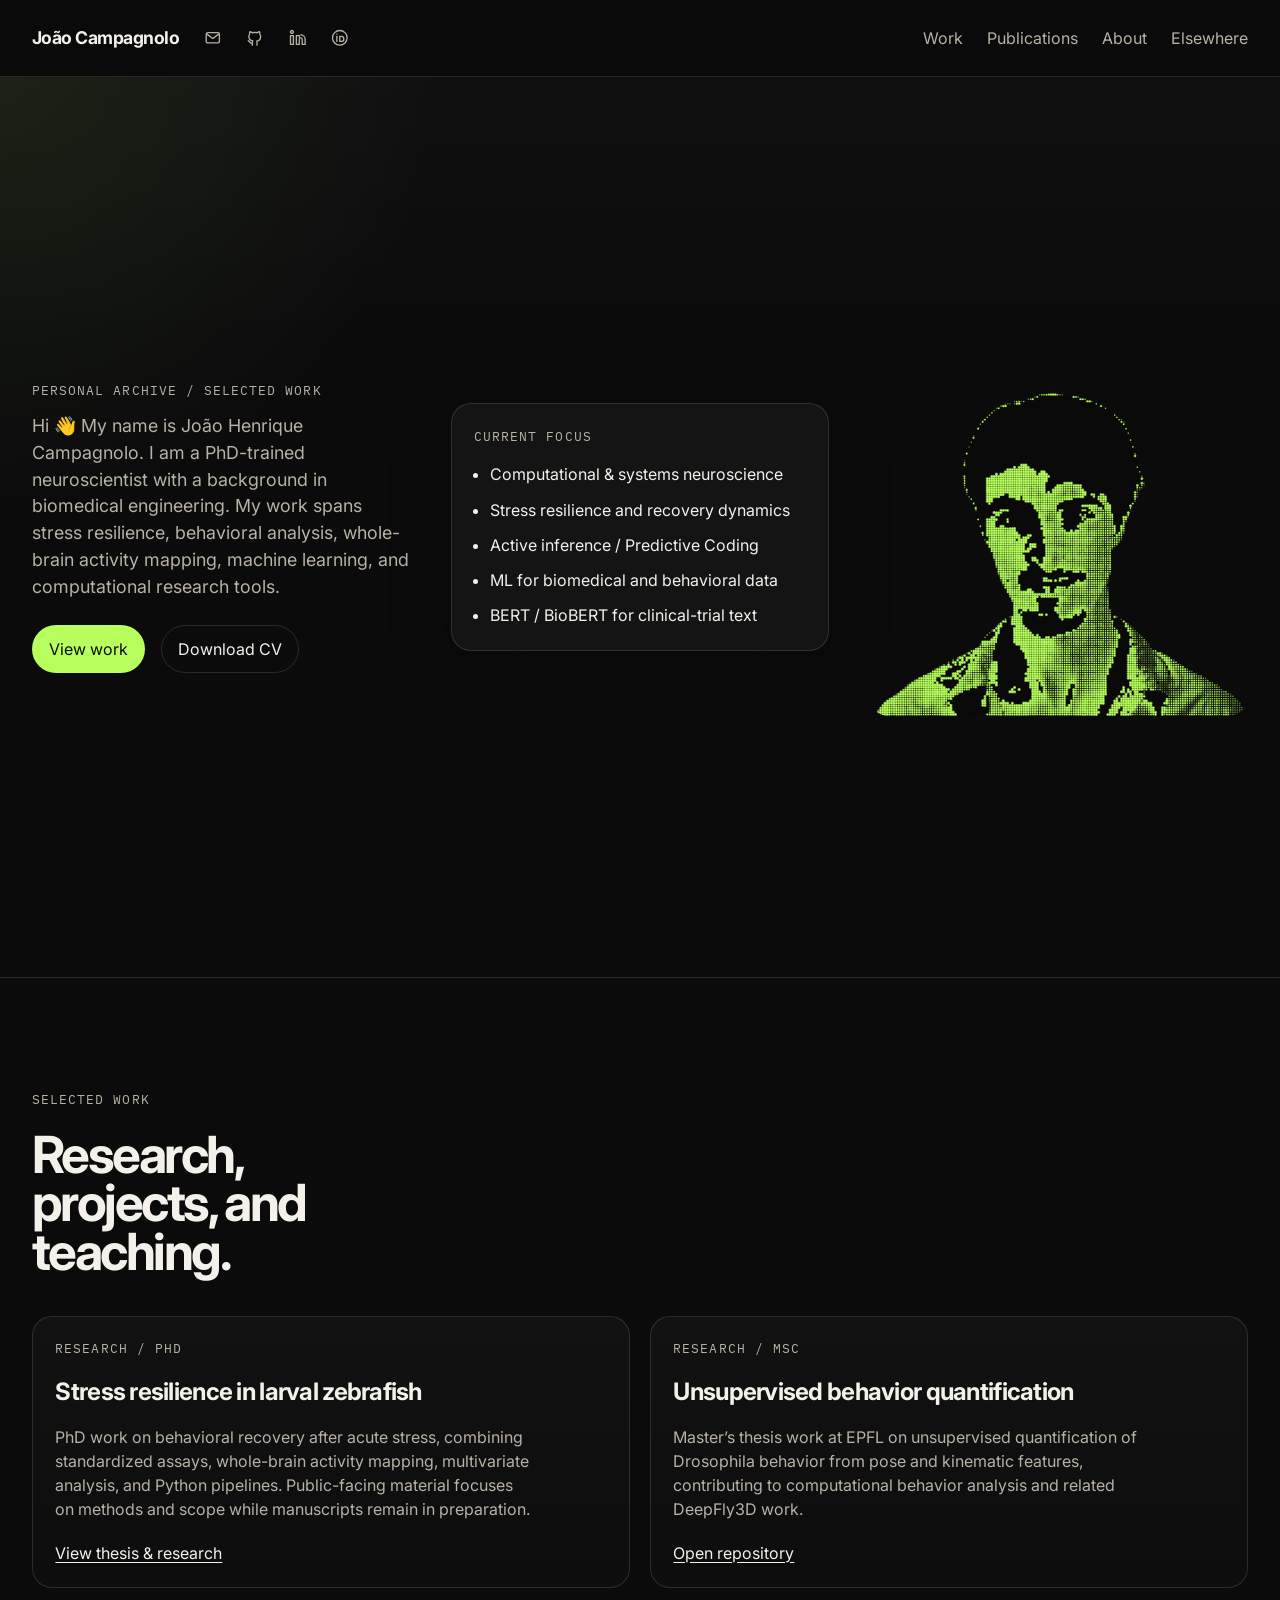
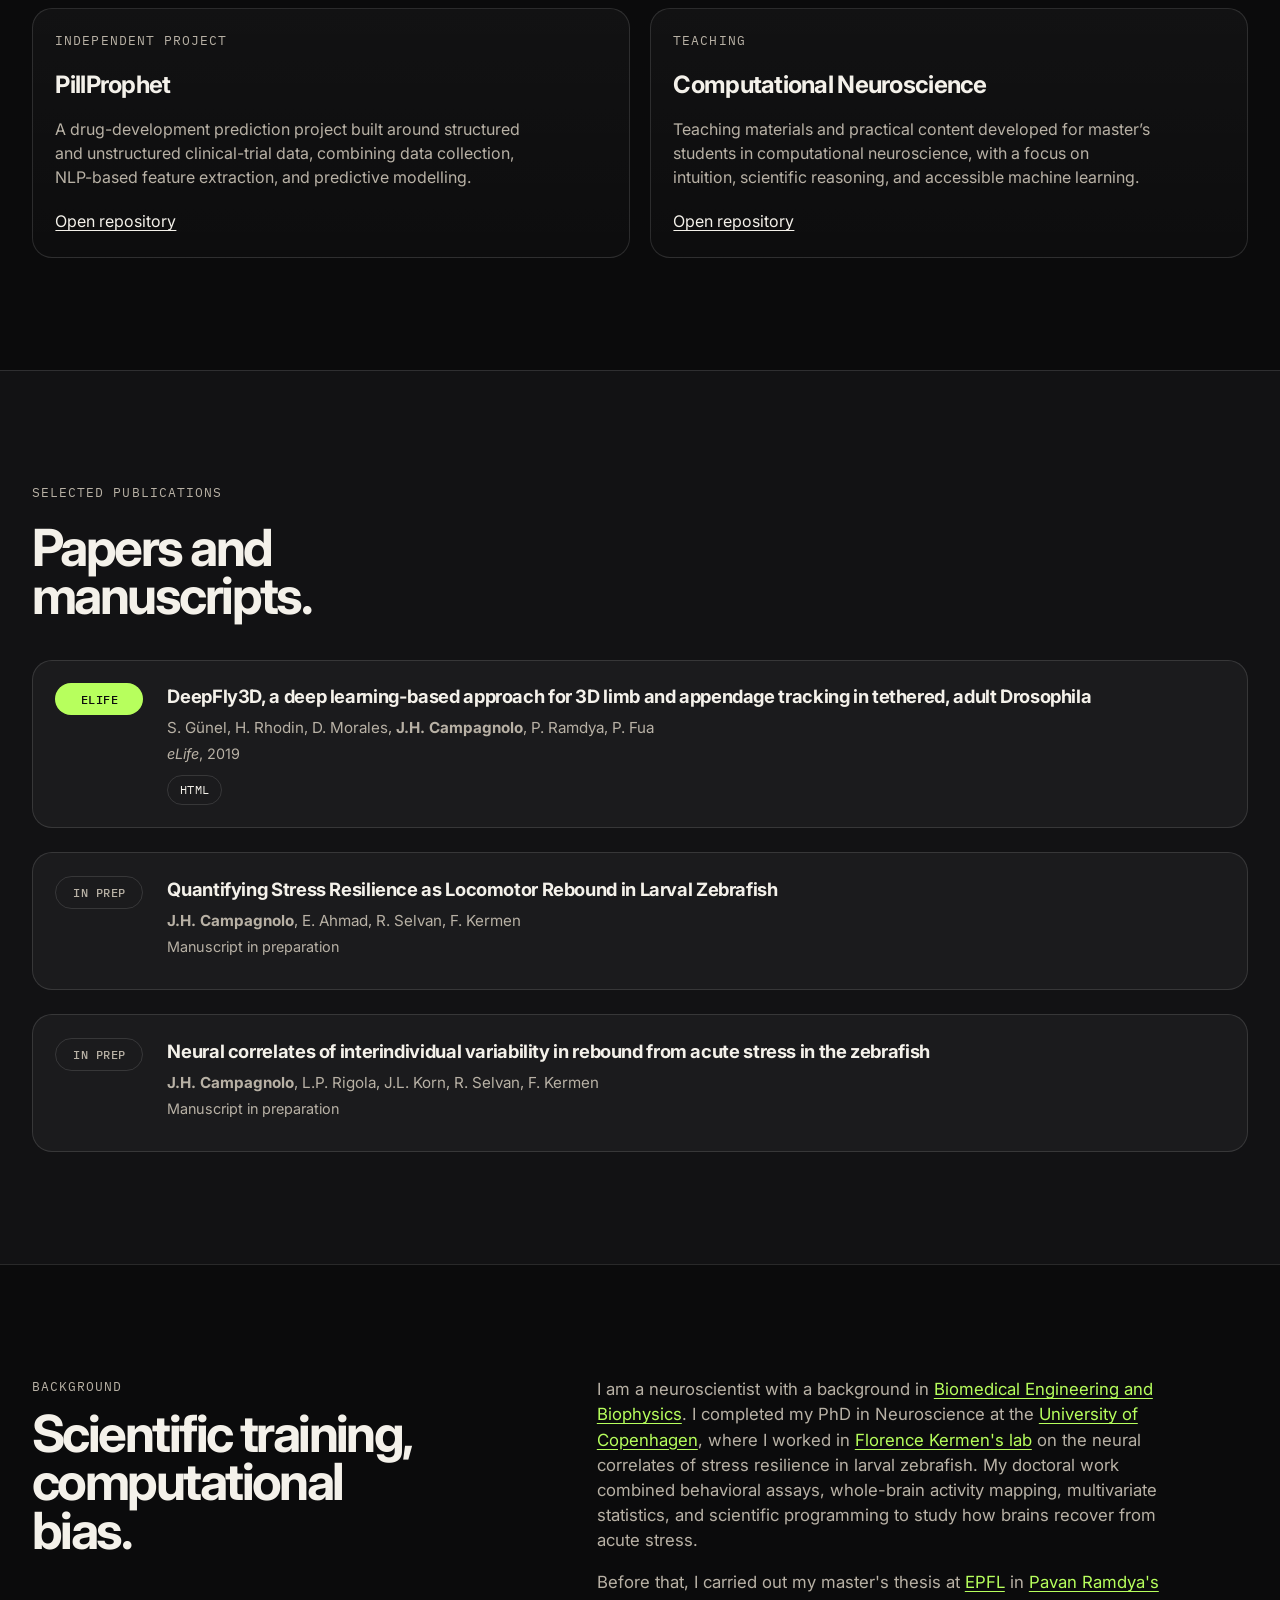
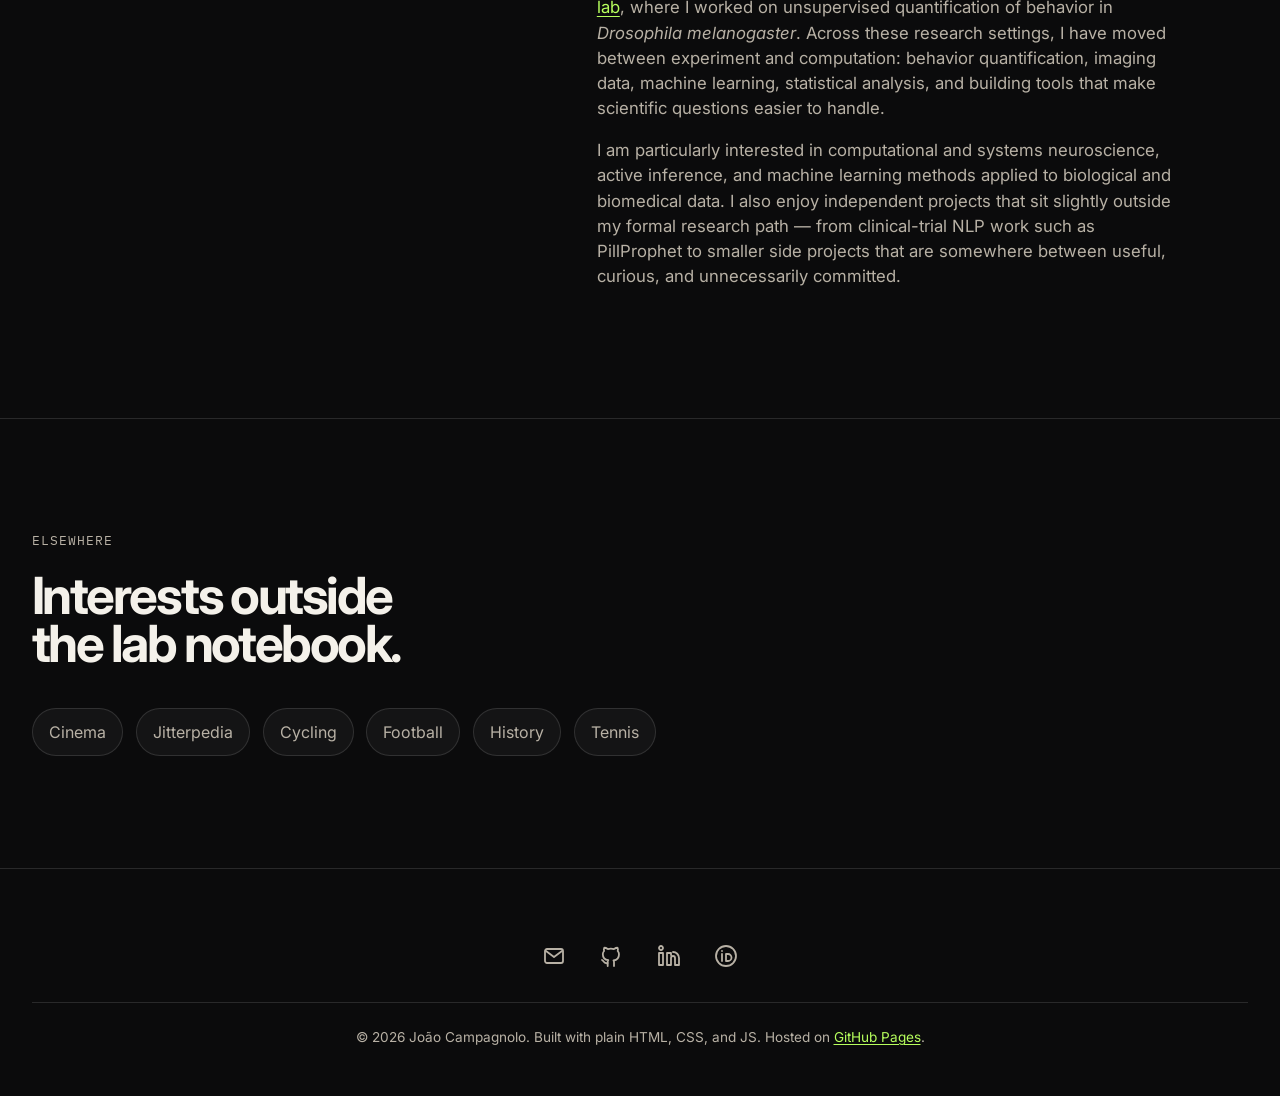
==== commit 60f34ae9: "Rewrite Jitterpedia with brand/model data and bulk rating UX - Use updated Excel data with brand, mo" ====
--- a/index.html
+++ b/index.html
@@ -264,11 +264,11 @@
 
         <div class="tag-grid">
           <a href="https://letterboxd.com/pogagnolo/" target="_blank" rel="noopener" class="tag-link tag-link--accent">Cinema</a>
+          <a href="projects/jitterpedia.html" class="tag-link tag-link--accent">Jitterpedia</a>
           <span>Cycling</span>
-          <span>Tennis</span>
           <span>Football</span>
           <span>History</span>
-          <a href="projects/jitterpedia.html" class="tag-link tag-link--accent">Jitterpedia</a>
+          <span>Tennis</span>
         </div>
       </div>
     </section>
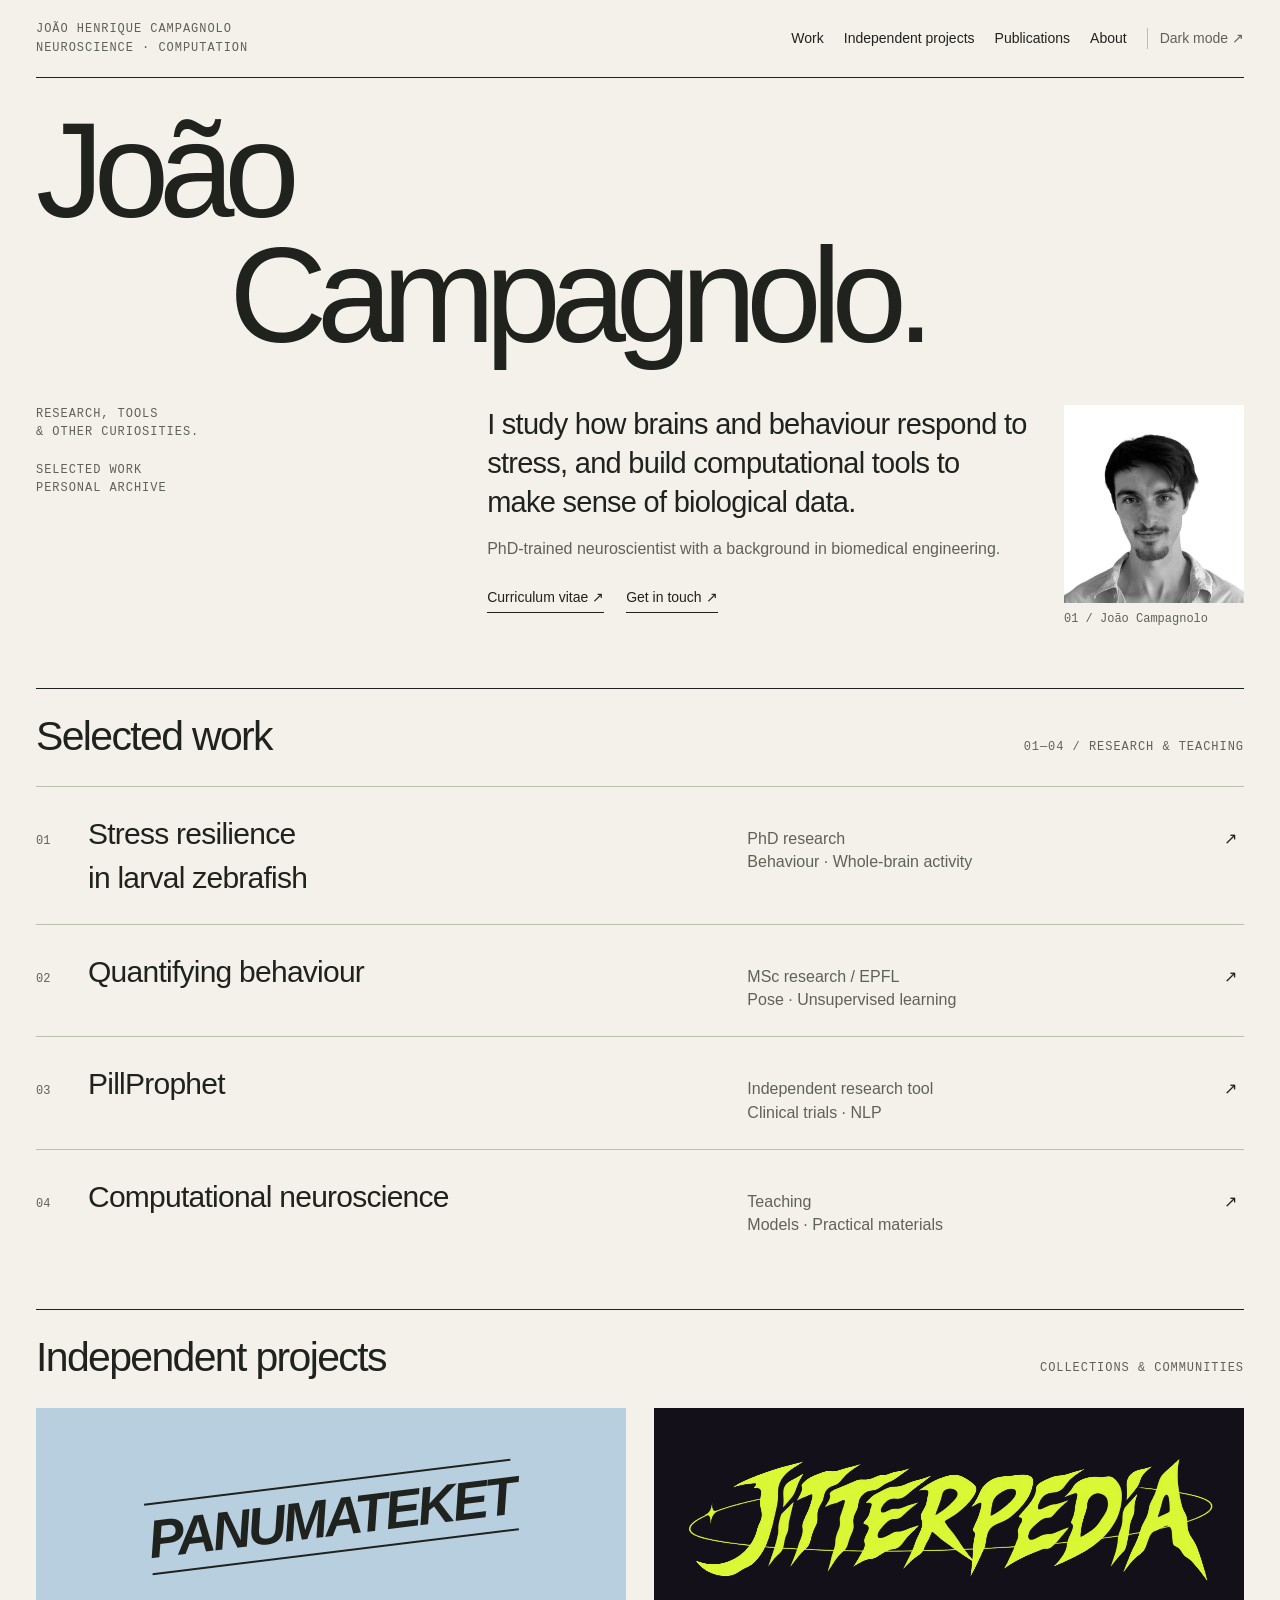
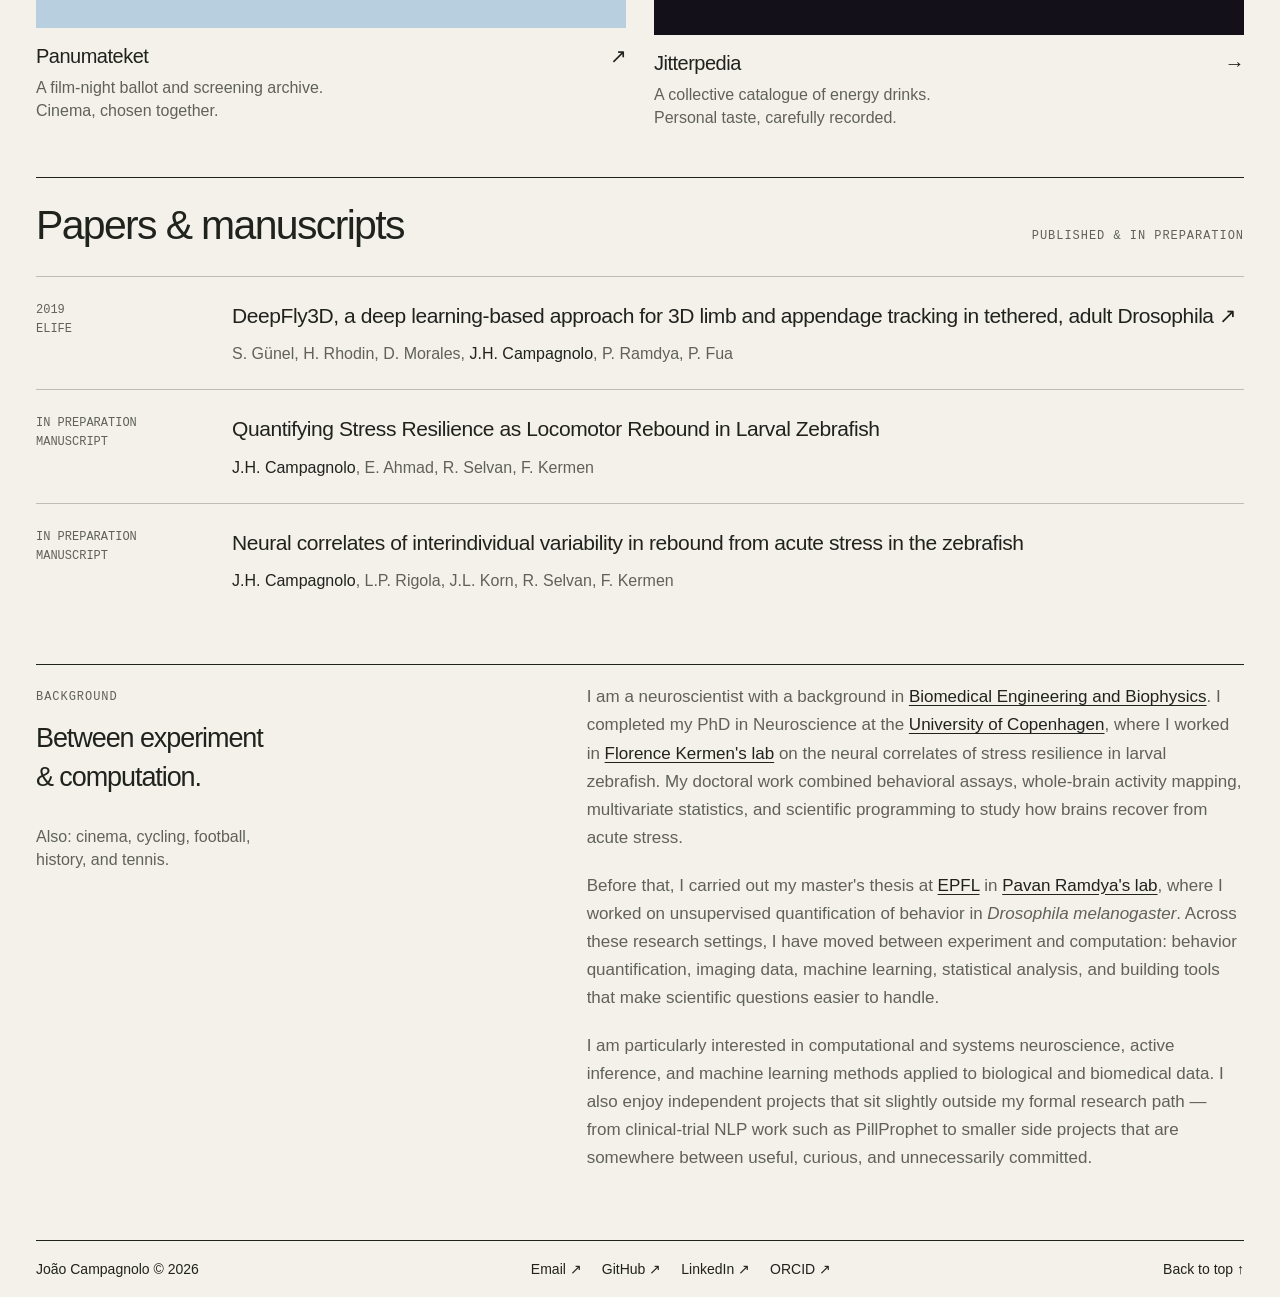
==== commit 317268ae: "Redesign portfolio as personal archive and feature independent projects" ====
--- a/index.html
+++ b/index.html
@@ -1,312 +1,224 @@
-<!DOCTYPE html>
+<!doctype html>
 <html lang="en">
-<head>
-  <meta charset="UTF-8" />
-  <meta name="viewport" content="width=device-width, initial-scale=1.0" />
-  <title>João Campagnolo</title>
-  <meta
-    name="description"
-    content="Personal website of João Campagnolo — Neuroscience PhD, Biomedical Engineer, and computational researcher."
-  />
-  <link rel="preconnect" href="https://fonts.googleapis.com" />
-  <link rel="preconnect" href="https://fonts.gstatic.com" crossorigin />
-  <link
-    href="https://fonts.googleapis.com/css2?family=IBM+Plex+Mono:wght@400;500&family=Inter:wght@400;500;600;700;800&display=swap"
-    rel="stylesheet"
-  />
-  <link rel="stylesheet" href="styles.css" />
-  <script src="portrait.js" defer></script>
-</head>
-<body>
-  <header class="site-header">
-    <div class="container header-inner">
-      <div class="brand-block">
-        <a class="brand" href="#top">João Campagnolo</a>
-        <div class="brand-links" aria-label="Contact links">
-          <a class="icon-link" href="mailto:jhc2309@gmail.com" aria-label="Email" title="Email">
-            <svg viewBox="0 0 24 24" aria-hidden="true">
-              <rect x="3" y="5" width="18" height="14" rx="2"></rect>
-              <path d="M4 7l8 6 8-6"></path>
-            </svg>
-          </a>
-          <a class="icon-link" href="https://github.com/JoaoCampagnolo" target="_blank" rel="noopener" aria-label="GitHub" title="GitHub">
-            <svg viewBox="0 0 24 24" aria-hidden="true">
-              <path d="M9 19c-4.3 1.4-4.3-2.5-6-3m12 6v-3.5c0-1 .1-1.4-.5-2 2.8-.3 5.5-1.4 5.5-6.2a4.8 4.8 0 0 0-1.3-3.3 4.5 4.5 0 0 0-.1-3.2s-1.1-.3-3.6 1.3a12.3 12.3 0 0 0-6.2 0C6.3 3.5 5.2 3.8 5.2 3.8a4.5 4.5 0 0 0-.1 3.2A4.8 4.8 0 0 0 3.8 10c0 4.8 2.7 5.9 5.5 6.2-.6.6-.6 1.2-.6 2V22"></path>
-            </svg>
-          </a>
-          <a class="icon-link" href="https://www.linkedin.com/in/joao-campagnolo/" target="_blank" rel="noopener" aria-label="LinkedIn" title="LinkedIn">
-            <svg viewBox="0 0 24 24" aria-hidden="true">
-              <path d="M16 8a6 6 0 0 1 6 6v7h-4v-7a2 2 0 0 0-2-2 2 2 0 0 0-2 2v7h-4V9h4v2"></path>
-              <rect x="2" y="9" width="4" height="12"></rect>
-              <circle cx="4" cy="4" r="2"></circle>
-            </svg>
-          </a>
-          <a class="icon-link" href="https://orcid.org/0000-0001-9748-5988" target="_blank" rel="noopener" aria-label="ORCID" title="ORCID">
-            <svg viewBox="0 0 24 24" aria-hidden="true">
-              <circle cx="12" cy="12" r="10"></circle>
-              <path d="M8 7v0"></path>
-              <path d="M8 10v7"></path>
-              <path d="M12 10h2a3.5 3.5 0 0 1 0 7h-2V10z"></path>
-            </svg>
-          </a>
-        </div>
-      </div>
-
-      <nav class="nav">
-        <a href="#work">Work</a>
-        <a href="#publications">Publications</a>
-        <a href="#about">About</a>
-        <a href="#elsewhere">Elsewhere</a>
-      </nav>
-    </div>
-  </header>
-
-  <main id="top">
-    <section class="hero">
-      <div class="container hero-grid">
-        <div class="hero-copy">
-          <p class="eyebrow">Personal archive / selected work</p>
-
-          <p class="hero-text">
-            Hi 👋 My name is João Henrique Campagnolo. I am a PhD-trained neuroscientist with a
-            background in biomedical engineering. My work spans stress resilience,
-            behavioral analysis, whole-brain activity mapping, machine learning,
-            and computational research tools.
-          </p>
-
-          <div class="hero-actions">
-            <a class="button button--solid" href="#work">View work</a>
-            <a
-              class="button button--ghost"
-              href="assets/Joao_Campagnolo_CV.pdf"
-              target="_blank"
-              rel="noopener"
-            >
-              Download CV
-            </a>
-          </div>
-        </div>
-
-        <div class="hero-panel">
-          <div class="hero-panel__inner">
-            <p class="panel-label">Current focus</p>
-            <ul class="panel-list">
-              <li>Computational &amp; systems neuroscience</li>
-              <li>Stress resilience and recovery dynamics</li>
-              <li>Active inference / Predictive Coding </li>
-              <li>ML for biomedical and behavioral data</li>
-              <li>BERT / BioBERT for clinical-trial text</li>
-            </ul>
-          </div>
-        </div>
-
-        <div class="hero-portrait">
-          <canvas id="portrait-canvas"></canvas>
-        </div>
-      </div>
-    </section>
-
-    <section class="section" id="work">
-      <div class="container">
-        <div class="section-head">
-          <p class="eyebrow">Selected work</p>
-          <h2>Research, projects, and teaching.</h2>
-        </div>
-
-        <div class="project-grid">
-          <a class="project-card" href="projects/phd.html">
-            <p class="project-meta">Research / PhD</p>
-            <h3>Stress resilience in larval zebrafish</h3>
-            <p>
-              PhD work on behavioral recovery after acute stress, combining
-              standardized assays, whole-brain activity mapping, multivariate
-              analysis, and Python pipelines. Public-facing material focuses on
-              methods and scope while manuscripts remain in preparation.
-            </p>
-            <span class="project-link">View thesis &amp; research</span>
-          </a>
-
+  <head>
+    <meta charset="utf-8" />
+    <meta name="viewport" content="width=device-width,initial-scale=1" />
+    <meta name="color-scheme" content="light dark" />
+    <meta
+      name="description"
+      content="João Campagnolo — neuroscientist, biomedical engineer, and maker of computational tools. Research, publications, and independent projects."
+    />
+    <title>João Campagnolo — Research, tools &amp; other curiosities</title>
+    <link rel="canonical" href="https://www.joaocampagnolo.com/" />
+    <link rel="stylesheet" href="styles.css" />
+    <script src="site.js" defer></script>
+  </head>
+  <body id="jc-museum">
+    <a class="skip-link" href="#main">Skip to content</a>
+    <div class="jc-page">
+      <header class="jc-nav">
+        <span class="jc-label">João Henrique Campagnolo<br />Neuroscience · Computation</span>
+        <nav aria-label="Portfolio">
+          <a href="#work">Work</a><a href="#projects">Independent projects</a
+          ><a href="#publications">Publications</a><a href="#about">About</a
+          ><button class="theme-toggle" type="button" aria-label="Change colour theme">
+            Light / dark
+          </button>
+        </nav>
+      </header>
+      <main id="main">
+        <section id="top">
+          <h1 class="jc-name">João<span>Campagnolo.</span></h1>
+          <div class="jc-intro">
+            <div class="jc-label">
+              Research, tools<br />&amp; other curiosities.<br /><br />Selected work<br />Personal
+              archive
+            </div>
+            <div>
+              <p class="jc-statement">
+                I study how brains and behaviour respond to stress, and build computational tools to
+                make sense of biological data.
+              </p>
+              <p style="font-size: 16px; color: var(--quiet)">
+                PhD-trained neuroscientist with a background in biomedical engineering.
+              </p>
+              <div class="jc-actions">
+                <a href="assets/Joao_Campagnolo_CV.pdf" target="_blank" rel="noopener"
+                  >Curriculum vitae ↗</a
+                ><a href="mailto:jhc2309@gmail.com">Get in touch ↗</a>
+              </div>
+            </div>
+            <figure>
+              <img
+                class="jc-portrait"
+                src="images/portrait_xx25_no_bg_cropped_e.jpg"
+                alt="João Campagnolo"
+              />
+              <figcaption>01 / João Campagnolo</figcaption>
+            </figure>
+          </div>
+        </section>
+        <section class="jc-section" id="work">
+          <div class="jc-sectionhead">
+            <h2>Selected work</h2>
+            <span class="jc-label">01—04 / Research &amp; teaching</span>
+          </div>
+          <a class="jc-work" href="projects/phd.html" target="_blank" rel="noopener"
+            ><span class="jc-index">01</span
+            ><strong>Stress resilience<br />in larval zebrafish</strong>
+            <p>PhD research<br />Behaviour · Whole-brain activity</p>
+            <span class="jc-arrow">↗</span></a
+          >
           <a
-            class="project-card"
+            class="jc-work"
             href="https://github.com/JoaoCampagnolo/Behav_clustering_thesis"
             target="_blank"
             rel="noopener"
-          >
-            <p class="project-meta">Research / MSc</p>
-            <h3>Unsupervised behavior quantification</h3>
-            <p>
-              Master’s thesis work at EPFL on unsupervised quantification of
-              Drosophila behavior from pose and kinematic features, contributing
-              to computational behavior analysis and related DeepFly3D work.
-            </p>
-            <span class="project-link">Open repository</span>
-          </a>
-
+            ><span class="jc-index">02</span><strong>Quantifying behaviour</strong>
+            <p>MSc research / EPFL<br />Pose · Unsupervised learning</p>
+            <span class="jc-arrow">↗</span></a
+          >
           <a
-            class="project-card"
+            class="jc-work"
             href="https://github.com/JoaoCampagnolo/PillProphet"
             target="_blank"
             rel="noopener"
-          >
-            <p class="project-meta">Independent project</p>
-            <h3>PillProphet</h3>
-            <p>
-              A drug-development prediction project built around structured and
-              unstructured clinical-trial data, combining data collection,
-              NLP-based feature extraction, and predictive modelling.
-            </p>
-            <span class="project-link">Open repository</span>
-          </a>
-
+            ><span class="jc-index">03</span><strong>PillProphet</strong>
+            <p>Independent research tool<br />Clinical trials · NLP</p>
+            <span class="jc-arrow">↗</span></a
+          >
           <a
-            class="project-card"
+            class="jc-work"
             href="https://github.com/JoaoCampagnolo/CompNeuroXX24"
             target="_blank"
             rel="noopener"
-          >
-            <p class="project-meta">Teaching</p>
-            <h3>Computational Neuroscience</h3>
+            ><span class="jc-index">04</span><strong>Computational neuroscience</strong>
+            <p>Teaching<br />Models · Practical materials</p>
+            <span class="jc-arrow">↗</span></a
+          >
+        </section>
+        <section class="jc-section" id="projects">
+          <div class="jc-sectionhead">
+            <h2>Independent projects</h2>
+            <span class="jc-label">Collections &amp; communities</span>
+          </div>
+          <div class="jc-projects">
+            <a
+              class="jc-project"
+              href="https://panumateket.pogagnolo.chatgpt.site/"
+              target="_blank"
+              rel="noopener"
+              ><div class="jc-project-art jc-panum-art"><span>PANUMATEKET</span></div>
+              <div class="jc-project-title">Panumateket <span>↗</span></div>
+              <p>A film-night ballot and screening archive.<br />Cinema, chosen together.</p></a
+            >
+            <a class="jc-project" href="https://jitterpedia.pogagnolo.chatgpt.site/"
+              ><div class="jc-project-art jc-jitter-art">
+                <img src="images/jitterpedia-wordmark.png" alt="Jitterpedia" loading="lazy" />
+              </div>
+              <span class="jc-project-title">Jitterpedia <span>→</span></span>
+              <p>
+                A collective catalogue of energy drinks.<br />Personal taste, carefully recorded.
+              </p></a
+            >
+          </div>
+        </section>
+        <section class="jc-section" id="publications">
+          <div class="jc-sectionhead">
+            <h2>Papers &amp; manuscripts</h2>
+            <span class="jc-label">Published &amp; in preparation</span>
+          </div>
+          <article class="publication">
+            <div class="publication-status"><span>2019</span><span>eLife</span></div>
+            <div>
+              <h3>
+                <a href="https://elifesciences.org/articles/48571" target="_blank" rel="noopener"
+                  >DeepFly3D, a deep learning-based approach for 3D limb and appendage tracking in
+                  tethered, adult Drosophila ↗</a
+                >
+              </h3>
+              <p>
+                S. Günel, H. Rhodin, D. Morales, <strong>J.H. Campagnolo</strong>, P. Ramdya, P. Fua
+              </p>
+            </div>
+          </article>
+          <article class="publication">
+            <div class="publication-status"><span>In preparation</span><span>Manuscript</span></div>
+            <div>
+              <h3>Quantifying Stress Resilience as Locomotor Rebound in Larval Zebrafish</h3>
+              <p><strong>J.H. Campagnolo</strong>, E. Ahmad, R. Selvan, F. Kermen</p>
+            </div>
+          </article>
+          <article class="publication">
+            <div class="publication-status"><span>In preparation</span><span>Manuscript</span></div>
+            <div>
+              <h3>
+                Neural correlates of interindividual variability in rebound from acute stress in the
+                zebrafish
+              </h3>
+              <p><strong>J.H. Campagnolo</strong>, L.P. Rigola, J.L. Korn, R. Selvan, F. Kermen</p>
+            </div>
+          </article>
+        </section>
+        <section class="jc-section about-grid" id="about">
+          <div>
+            <span class="jc-label">Background</span>
+            <h2>Between experiment<br />&amp; computation.</h2>
+            <p style="color: var(--quiet); margin-top: 28px">
+              Also: cinema, cycling, football,<br />history, and tennis.
+            </p>
+          </div>
+          <div class="prose">
             <p>
-              Teaching materials and practical content developed for master’s
-              students in computational neuroscience, with a focus on intuition,
-              scientific reasoning, and accessible machine learning.
-            </p>
-            <span class="project-link">Open repository</span>
-          </a>
-
-        </div>
-      </div>
-    </section>
-
-    <section class="section section--alt" id="publications">
-      <div class="container">
-        <div class="section-head">
-          <p class="eyebrow">Selected publications</p>
-          <h2>Papers and manuscripts.</h2>
-        </div>
-
-        <div class="pub-list">
-          <div class="pub-item">
-            <span class="pub-badge">eLife</span>
-            <div class="pub-details">
-              <h3>DeepFly3D, a deep learning-based approach for 3D limb and appendage tracking in tethered, adult Drosophila</h3>
-              <p class="pub-authors">S. G&uuml;nel, H. Rhodin, D. Morales, <strong>J.H. Campagnolo</strong>, P. Ramdya, P. Fua</p>
-              <p class="pub-venue"><em>eLife</em>, 2019</p>
-              <div class="pub-links">
-                <a class="pub-link" href="https://elifesciences.org/articles/48571" target="_blank" rel="noopener">HTML</a>
-              </div>
-            </div>
-          </div>
-
-          <div class="pub-item">
-            <span class="pub-badge pub-badge--prep">In prep</span>
-            <div class="pub-details">
-              <h3>Quantifying Stress Resilience as Locomotor Rebound in Larval Zebrafish</h3>
-              <p class="pub-authors"><strong>J.H. Campagnolo</strong>, E. Ahmad, R. Selvan, F. Kermen</p>
-              <p class="pub-venue">Manuscript in preparation</p>
-            </div>
-          </div>
-
-          <div class="pub-item">
-            <span class="pub-badge pub-badge--prep">In prep</span>
-            <div class="pub-details">
-              <h3>Neural correlates of interindividual variability in rebound from acute stress in the zebrafish</h3>
-              <p class="pub-authors"><strong>J.H. Campagnolo</strong>, L.P. Rigola, J.L. Korn, R. Selvan, F. Kermen</p>
-              <p class="pub-venue">Manuscript in preparation</p>
-            </div>
-          </div>
-        </div>
-      </div>
-    </section>
-
-    <section class="section" id="about">
-      <div class="container split">
-        <div>
-          <p class="eyebrow">Background</p>
-          <h2>Scientific training, computational bias.</h2>
-        </div>
-
-        <div class="prose">
-          <p>
-            I am a neuroscientist with a background in
-            <a href="https://www.ulisboa.pt/" target="_blank" rel="noopener">Biomedical Engineering and Biophysics</a>.
-            I completed my PhD in Neuroscience at the
-            <a href="https://www.ku.dk/en" target="_blank" rel="noopener">University of Copenhagen</a>,
-            where I worked in
-            <a href="https://in.ku.dk/research/kermen-lab/" target="_blank" rel="noopener">Florence Kermen's lab</a>
-            on the neural correlates of stress resilience in larval zebrafish. My doctoral work combined behavioral assays,
-            whole-brain activity mapping, multivariate statistics, and scientific programming to study how brains recover from acute stress.
-          </p>
-          <p>
-            Before that, I carried out my master's thesis at
-            <a href="https://www.epfl.ch/en/" target="_blank" rel="noopener">EPFL</a>
-            in
-            <a href="https://www.epfl.ch/labs/ramdya-lab/" target="_blank" rel="noopener">Pavan Ramdya's lab</a>,
-            where I worked on unsupervised quantification of behavior in <em>Drosophila melanogaster</em>.
-            Across these research settings, I have moved between experiment and computation:
-            behavior quantification, imaging data, machine learning, statistical analysis, and building tools that make scientific questions easier to handle.
-          </p>
-          <p>
-            I am particularly interested in computational and systems neuroscience, active inference, and machine learning methods applied to biological and biomedical data.
-            I also enjoy independent projects that sit slightly outside my formal research path &mdash; from clinical-trial NLP work such as PillProphet
-            to smaller side projects that are somewhere between useful, curious, and unnecessarily committed.
-          </p>
-        </div>
-      </div>
-    </section>
-
-    <section class="section" id="elsewhere">
-      <div class="container">
-        <div class="section-head">
-          <p class="eyebrow">Elsewhere</p>
-          <h2>Interests outside the lab notebook.</h2>
-        </div>
-
-        <div class="tag-grid">
-          <a href="https://letterboxd.com/pogagnolo/" target="_blank" rel="noopener" class="tag-link tag-link--accent">Cinema</a>
-          <a href="projects/jitterpedia.html" class="tag-link tag-link--accent">Jitterpedia</a>
-          <span>Cycling</span>
-          <span>Football</span>
-          <span>History</span>
-          <span>Tennis</span>
-        </div>
-      </div>
-    </section>
-  </main>
-
-  <footer class="site-footer">
-    <div class="container footer-compact">
-      <div class="footer-icons" aria-label="Contact links">
-        <a class="footer-icon-link" href="mailto:jhc2309@gmail.com" aria-label="Email" title="Email">
-          <svg viewBox="0 0 24 24" aria-hidden="true">
-            <rect x="3" y="5" width="18" height="14" rx="2"></rect>
-            <path d="M4 7l8 6 8-6"></path>
-          </svg>
-        </a>
-        <a class="footer-icon-link" href="https://github.com/JoaoCampagnolo" target="_blank" rel="noopener" aria-label="GitHub" title="GitHub">
-          <svg viewBox="0 0 24 24" aria-hidden="true">
-            <path d="M9 19c-4.3 1.4-4.3-2.5-6-3m12 6v-3.5c0-1 .1-1.4-.5-2 2.8-.3 5.5-1.4 5.5-6.2a4.8 4.8 0 0 0-1.3-3.3 4.5 4.5 0 0 0-.1-3.2s-1.1-.3-3.6 1.3a12.3 12.3 0 0 0-6.2 0C6.3 3.5 5.2 3.8 5.2 3.8a4.5 4.5 0 0 0-.1 3.2A4.8 4.8 0 0 0 3.8 10c0 4.8 2.7 5.9 5.5 6.2-.6.6-.6 1.2-.6 2V22"></path>
-          </svg>
-        </a>
-        <a class="footer-icon-link" href="https://www.linkedin.com/in/joao-campagnolo/" target="_blank" rel="noopener" aria-label="LinkedIn" title="LinkedIn">
-          <svg viewBox="0 0 24 24" aria-hidden="true">
-            <path d="M16 8a6 6 0 0 1 6 6v7h-4v-7a2 2 0 0 0-2-2 2 2 0 0 0-2 2v7h-4V9h4v2"></path>
-            <rect x="2" y="9" width="4" height="12"></rect>
-            <circle cx="4" cy="4" r="2"></circle>
-          </svg>
-        </a>
-        <a class="footer-icon-link" href="https://orcid.org/0000-0001-9748-5988" target="_blank" rel="noopener" aria-label="ORCID" title="ORCID">
-          <svg viewBox="0 0 24 24" aria-hidden="true">
-            <circle cx="12" cy="12" r="10"></circle>
-            <path d="M8 7v0"></path>
-            <path d="M8 10v7"></path>
-            <path d="M12 10h2a3.5 3.5 0 0 1 0 7h-2V10z"></path>
-          </svg>
-        </a>
-      </div>
-      <div class="footer-divider"></div>
-      <p class="footer-copy">&copy; 2026 Jo&atilde;o Campagnolo. Built with plain HTML, CSS, and JS. Hosted on <a href="https://pages.github.com/" target="_blank" rel="noopener">GitHub Pages</a>.</p>
+              I am a neuroscientist with a background in
+              <a href="https://www.ulisboa.pt/" target="_blank" rel="noopener"
+                >Biomedical Engineering and Biophysics</a
+              >. I completed my PhD in Neuroscience at the
+              <a href="https://www.ku.dk/en" target="_blank" rel="noopener"
+                >University of Copenhagen</a
+              >, where I worked in
+              <a href="https://in.ku.dk/research/kermen-lab/" target="_blank" rel="noopener"
+                >Florence Kermen's lab</a
+              >
+              on the neural correlates of stress resilience in larval zebrafish. My doctoral work
+              combined behavioral assays, whole-brain activity mapping, multivariate statistics, and
+              scientific programming to study how brains recover from acute stress.
+            </p>
+            <p>
+              Before that, I carried out my master's thesis at
+              <a href="https://www.epfl.ch/en/" target="_blank" rel="noopener">EPFL</a>
+              in
+              <a href="https://www.epfl.ch/labs/ramdya-lab/" target="_blank" rel="noopener"
+                >Pavan Ramdya's lab</a
+              >, where I worked on unsupervised quantification of behavior in
+              <em>Drosophila melanogaster</em>. Across these research settings, I have moved between
+              experiment and computation: behavior quantification, imaging data, machine learning,
+              statistical analysis, and building tools that make scientific questions easier to
+              handle.
+            </p>
+            <p>
+              I am particularly interested in computational and systems neuroscience, active
+              inference, and machine learning methods applied to biological and biomedical data. I
+              also enjoy independent projects that sit slightly outside my formal research path
+              &mdash; from clinical-trial NLP work such as PillProphet to smaller side projects that
+              are somewhere between useful, curious, and unnecessarily committed.
+            </p>
+          </div>
+        </section>
+      </main>
+      <footer class="jc-footer">
+        <span>João Campagnolo © 2026</span>
+        <nav aria-label="Contact and profiles">
+          <a href="mailto:jhc2309@gmail.com">Email ↗</a
+          ><a href="https://github.com/JoaoCampagnolo" target="_blank" rel="noopener">GitHub ↗</a
+          ><a href="https://www.linkedin.com/in/joao-campagnolo/" target="_blank" rel="noopener"
+            >LinkedIn ↗</a
+          ><a href="https://orcid.org/0000-0001-9748-5988" target="_blank" rel="noopener"
+            >ORCID ↗</a
+          >
+        </nav>
+        <a href="#top">Back to top ↑</a>
+      </footer>
     </div>
-  </footer>
-</body>
-</html>+  </body>
+</html>
--- a/styles.css
+++ b/styles.css
@@ -1,565 +1,725 @@
-:root {
-  --bg: #0b0b0c;
-  --bg-alt: #121214;
-  --panel: rgba(255, 255, 255, 0.04);
-  --text: #f4f1ea;
-  --muted: #b8b1a5;
-  --line: rgba(255, 255, 255, 0.12);
-  --accent: #b7ff5d;
-  --max-width: 1380px;
-  --radius: 20px;
-  --shadow: 0 20px 60px rgba(0, 0, 0, 0.25);
+#jc-museum {
+  color-scheme: light dark;
+  --paper: light-dark(#f3f1e9, #171817);
+  --ink: light-dark(#20221e, #efeee5);
+  --quiet: light-dark(#606258, #afb3a6);
+  --rule: light-dark(#bdbeb2, #505347);
+  --accent: light-dark(#922e24, #f69b8e);
+  --photo: light-dark(#e0dfd2, #393c34);
+  color: var(--ink);
+  background: var(--paper);
+  font-family: Arial, Helvetica, sans-serif;
+  font-size: 16px;
+  line-height: 1.45;
+  container-type: inline-size;
+}
+#jc-museum * {
+  box-sizing: border-box;
+}
+#jc-museum [hidden] {
+  display: none !important;
+}
+#jc-museum a {
+  color: inherit;
+  text-decoration: none;
+}
+#jc-museum a:hover {
+  text-decoration: underline;
+  text-underline-offset: 5px;
+}
+#jc-museum button,
+#jc-museum input,
+#jc-museum select {
+  font: inherit;
+}
+#jc-museum button {
+  cursor: pointer;
+}
+#jc-museum .jc-toolbar {
+  display: flex;
+  align-items: center;
+  justify-content: space-between;
+  gap: 12px;
+  padding: 12px 28px;
+  border-bottom: 1px solid var(--rule);
+  font:
+    12px/1.4 "Courier New",
+    monospace;
+  text-transform: uppercase;
+  letter-spacing: 0.06em;
+  flex-wrap: wrap;
+}
+#jc-museum .jc-switch {
+  display: flex;
+  gap: 15px;
+}
+#jc-museum .jc-switch button {
+  border: 0;
+  color: var(--quiet);
+  background: none;
+  padding: 8px 0;
+  border-bottom: 2px solid transparent;
+  font: inherit;
+  text-transform: inherit;
+}
+#jc-museum .jc-switch button[aria-pressed="true"] {
+  border-bottom-color: var(--accent);
+  color: var(--ink);
+}
+#jc-museum .jc-page {
+  padding: 0 36px;
+}
+#jc-museum .jc-nav {
+  display: flex;
+  justify-content: space-between;
+  align-items: center;
+  gap: 18px;
+  padding: 20px 0;
+  border-bottom: 1px solid var(--ink);
+}
+#jc-museum .jc-label {
+  font:
+    12px/1.55 "Courier New",
+    monospace;
+  text-transform: uppercase;
+  letter-spacing: 0.08em;
+  color: var(--quiet);
+}
+#jc-museum .jc-nav nav {
+  display: flex;
+  flex-wrap: wrap;
+  gap: 18px;
+  font-size: 16px;
+}
+#jc-museum .jc-name {
+  font-size: clamp(50px, 9.5cqw, 106px);
+  font-weight: 400;
+  line-height: 0.92;
+  letter-spacing: -0.075em;
+  margin: 30px 0 35px;
+}
+#jc-museum .jc-name span {
+  display: block;
+  padding-left: 16%;
+}
+#jc-museum .jc-intro {
+  display: grid;
+  grid-template-columns: 1fr 1.25fr 148px;
+  gap: 32px;
+  align-items: start;
+  padding: 12px 0 44px;
+}
+#jc-museum .jc-intro p {
+  margin: 0 0 15px;
+}
+#jc-museum .jc-statement {
+  font-size: 21px;
+  line-height: 1.35;
+  letter-spacing: -0.025em;
+}
+#jc-museum .jc-actions {
+  display: flex;
+  gap: 22px;
+  flex-wrap: wrap;
+  font-size: 14px;
+  padding-top: 12px;
+}
+#jc-museum .jc-actions a {
+  border-bottom: 1px solid var(--ink);
+  padding-bottom: 4px;
+}
+#jc-museum figure {
+  margin: 0;
+}
+#jc-museum .jc-portrait {
+  display: block;
+  width: 100%;
+  aspect-ratio: 1/1.1;
+  object-fit: cover;
+  background: var(--photo);
+  filter: grayscale(1);
+}
+#jc-museum figcaption {
+  margin-top: 8px;
+  font:
+    12px/1.4 "Courier New",
+    monospace;
+  color: var(--quiet);
+}
+#jc-museum .jc-section {
+  border-top: 1px solid var(--ink);
+  padding: 18px 0 34px;
+}
+#jc-museum .jc-sectionhead {
+  display: flex;
+  align-items: baseline;
+  justify-content: space-between;
+  gap: 18px;
+  margin-bottom: 20px;
+}
+#jc-museum h2 {
+  margin: 0;
+  font-size: 27px;
+  font-weight: 400;
+  letter-spacing: -0.04em;
+}
+#jc-museum .jc-work {
+  display: grid;
+  grid-template-columns: 32px 1.4fr 1fr 20px;
+  align-items: baseline;
+  gap: 20px;
+  padding: 18px 0;
+  border-top: 1px solid var(--rule);
+}
+#jc-museum .jc-work strong {
+  font-size: 19px;
+  font-weight: 400;
+  letter-spacing: -0.025em;
+}
+#jc-museum .jc-work p {
+  margin: 4px 0 0;
+  font-size: 14px;
+  color: var(--quiet);
+}
+#jc-museum .jc-index {
+  font:
+    12px "Courier New",
+    monospace;
+  color: var(--quiet);
+}
+#jc-museum .jc-projects {
+  display: grid;
+  grid-template-columns: 1fr 1fr;
+  gap: 28px;
+}
+#jc-museum .jc-project {
+  display: block;
+  border: 0;
+  background: none;
+  padding: 0;
+  text-align: left;
+  color: inherit;
+}
+#jc-museum .jc-project-art {
+  display: flex;
+  min-height: 125px;
+  padding: 22px;
+  align-items: center;
+  justify-content: center;
+  overflow: hidden;
+}
+#jc-museum .jc-panum-art {
+  color: #20221e;
+  background: #b8cfe0;
+  font:
+    italic 800 clamp(25px, 4cqw, 45px)/0.9 Arial,
+    sans-serif;
+  letter-spacing: -0.06em;
+}
+#jc-museum .jc-panum-art span {
+  transform: rotate(-7deg);
+  border-block: 2px solid currentColor;
+  padding: 10px 0;
+}
+#jc-museum .jc-jitter-art {
+  color: var(--ink);
+  background: var(--photo);
+  font:
+    400 clamp(29px, 4.5cqw, 48px)/1 Georgia,
+    serif;
+  letter-spacing: -0.06em;
+}
+#jc-museum .jc-project-title {
+  display: flex;
+  justify-content: space-between;
+  gap: 16px;
+  font-size: 20px;
+  margin: 14px 0 5px;
+  letter-spacing: -0.025em;
+}
+#jc-museum .jc-project p {
+  margin: 0;
+  font-size: 16px;
+  color: var(--quiet);
+}
+#jc-museum .jc-publications p {
+  max-width: 650px;
+  font-size: 16px;
+}
+#jc-museum .jc-footer {
+  border-top: 1px solid var(--ink);
+  padding: 18px 0;
+  display: flex;
+  justify-content: space-between;
+  gap: 18px;
+  flex-wrap: wrap;
+  font-size: 16px;
+}
+#jc-museum .jp-title {
+  margin: 40px 0 20px;
+  font:
+    400 clamp(58px, 11cqw, 118px)/0.92 Georgia,
+    serif;
+  letter-spacing: -0.075em;
+}
+#jc-museum .jp-intro {
+  display: flex;
+  justify-content: space-between;
+  align-items: end;
+  gap: 24px;
+  padding-bottom: 30px;
+}
+#jc-museum .jp-intro p {
+  margin: 0;
+  max-width: 440px;
+  font-size: 20px;
+  letter-spacing: -0.03em;
+}
+#jc-museum .jp-button {
+  display: inline-block;
+  padding: 11px 16px;
+  color: var(--paper);
+  background: var(--ink);
+  border: 1px solid var(--ink);
+  font-size: 16px;
+  white-space: nowrap;
+}
+#jc-museum .jp-button:hover {
+  opacity: 0.84;
+}
+#jc-museum .jp-facts {
+  border-block: 1px solid var(--ink);
+  display: flex;
+  gap: 32px;
+  flex-wrap: wrap;
+  padding: 14px 0;
+  font:
+    12px/1.6 "Courier New",
+    monospace;
+}
+#jc-museum .jp-tools {
+  display: flex;
+  justify-content: space-between;
+  gap: 16px;
+  align-items: end;
+  padding: 24px 0 18px;
+  flex-wrap: wrap;
+}
+#jc-museum .jp-tools label {
+  display: grid;
+  gap: 5px;
+}
+#jc-museum input,
+#jc-museum select {
+  background: var(--paper);
+  color: var(--ink);
+  border: 1px solid var(--rule);
+  border-radius: 0;
+  padding: 9px 10px;
+  font-size: 16px;
+  max-width: 100%;
+}
+#jc-museum table {
+  border-collapse: collapse;
+  width: 100%;
+  font-size: 15px;
+}
+#jc-museum th {
+  text-align: left;
+  font:
+    12px/1.4 "Courier New",
+    monospace;
+  color: var(--quiet);
+  text-transform: uppercase;
+  padding: 10px 0;
+}
+#jc-museum th:last-child,
+#jc-museum td:last-child {
+  text-align: right;
+}
+#jc-museum td {
+  border-top: 1px solid var(--rule);
+  padding: 18px 0;
+}
+#jc-museum td:first-child {
+  width: 50px;
+  font:
+    12px "Courier New",
+    monospace;
+  color: var(--quiet);
+}
+#jc-museum td:nth-child(2) {
+  width: 56%;
+}
+#jc-museum td:nth-child(3) {
+  font-variant-numeric: tabular-nums;
+  font-size: 25px;
+  letter-spacing: -0.04em;
+}
+#jc-museum td small {
+  display: block;
+  font-size: 14px;
+  color: var(--quiet);
+  margin-top: 3px;
+}
+#jc-museum .jp-score-track {
+  display: block;
+  width: 90px;
+  height: 2px;
+  margin-top: 5px;
+  background: var(--rule);
+}
+#jc-museum .jp-score-track span {
+  display: block;
+  height: 100%;
+  background: var(--accent);
+}
+#jc-museum .jp-note {
+  font-size: 14px;
+  color: var(--quiet);
+  margin: 20px 0 30px;
+}
+#jc-museum .jp-form {
+  padding: 22px 0;
+  border-top: 1px solid var(--ink);
+}
+#jc-museum .jp-fields {
+  display: grid;
+  grid-template-columns: 1fr 1fr 110px;
+  gap: 16px;
+  margin: 20px 0;
+}
+#jc-museum .jp-fields label {
+  display: grid;
+  gap: 6px;
+  font-size: 16px;
+}
+#jc-museum .jp-fields input,
+#jc-museum .jp-fields select {
+  width: 100%;
+}
+#jc-museum .jp-receipt {
+  margin-top: 16px;
+  font-size: 16px;
+  color: var(--accent);
+}
+@container (max-width:650px) {
+  #jc-museum .jc-page {
+    padding: 0 22px;
+  }
+  #jc-museum .jc-intro {
+    grid-template-columns: 1fr 120px;
+    gap: 24px;
+  }
+  #jc-museum .jc-intro > .jc-label {
+    grid-column: 1/-1;
+  }
+  #jc-museum .jc-work {
+    grid-template-columns: 25px 1fr 18px;
+    gap: 12px;
+  }
+  #jc-museum .jc-work > p {
+    grid-column: 2;
+    grid-row: 2;
+    margin-top: -6px;
+  }
+  #jc-museum .jc-work > .jc-arrow {
+    grid-column: 3;
+    grid-row: 1;
+  }
+  #jc-museum .jp-fields {
+    grid-template-columns: 1fr 1fr;
+  }
+  #jc-museum .jp-fields label:last-child {
+    grid-column: 1/-1;
+  }
+}
+@container (max-width:430px) {
+  #jc-museum .jc-toolbar {
+    padding: 10px 18px;
+  }
+  #jc-museum .jc-page {
+    padding: 0 18px;
+  }
+  #jc-museum .jc-nav {
+    align-items: start;
+    flex-direction: column;
+    gap: 12px;
+  }
+  #jc-museum .jc-nav nav {
+    gap: 14px;
+  }
+  #jc-museum .jc-name {
+    font-size: 44px;
+    margin: 28px 0;
+  }
+  #jc-museum .jc-name span {
+    padding-left: 0;
+  }
+  #jc-museum .jc-intro {
+    grid-template-columns: 1fr;
+  }
+  #jc-museum .jc-intro figure {
+    max-width: 130px;
+  }
+  #jc-museum .jc-statement {
+    font-size: 19px;
+  }
+  #jc-museum .jc-projects {
+    grid-template-columns: 1fr;
+  }
+  #jc-museum .jc-sectionhead {
+    flex-wrap: wrap;
+    gap: 8px;
+  }
+  #jc-museum .jp-intro {
+    flex-direction: column;
+    align-items: start;
+  }
+  #jc-museum .jp-title {
+    font-size: 56px;
+  }
+  #jc-museum .jp-facts {
+    gap: 5px 18px;
+  }
+  #jc-museum .jp-fields {
+    grid-template-columns: 1fr;
+  }
+  #jc-museum .jp-score-track {
+    width: 60px;
+  }
+  #jc-museum td {
+    font-size: 16px;
+    padding-right: 8px;
+  }
+  #jc-museum td:first-child {
+    width: 25px;
+  }
+  #jc-museum td:nth-child(3) {
+    font-size: 22px;
+  }
+}
+@media (pointer: coarse) {
+  #jc-museum button,
+  #jc-museum .jc-nav a {
+    min-height: 44px;
+  }
 }
 
-*,
-*::before,
-*::after {
-  box-sizing: border-box;
-}
-
+:root[data-theme="light"] #jc-museum {
+  color-scheme: light;
+}
+:root[data-theme="dark"] #jc-museum {
+  color-scheme: dark;
+}
 html {
   scroll-behavior: smooth;
-}
-
+  scroll-padding-top: 24px;
+}
 body {
   margin: 0;
-  background: var(--bg);
-  color: var(--text);
-  font-family: "Inter", sans-serif;
-  line-height: 1.5;
-  overflow-x: hidden;
-}
-
-img {
-  max-width: 100%;
+}
+#jc-museum .jc-page {
+  max-width: 1380px;
+  margin: auto;
+}
+#jc-museum a:focus-visible,
+#jc-museum button:focus-visible {
+  outline: 2px solid var(--accent);
+  outline-offset: 5px;
+}
+#jc-museum .skip-link {
+  position: absolute;
+  top: -100px;
+  left: 16px;
+  background: var(--ink);
+  color: var(--paper);
+  padding: 12px;
+  z-index: 20;
+}
+#jc-museum .skip-link:focus {
+  top: 12px;
+}
+#jc-museum .theme-toggle {
+  background: none;
+  color: var(--quiet);
+  border: 0;
+  border-left: 1px solid var(--rule);
+  padding: 0 0 0 12px;
+  font-size: 14px;
+}
+#jc-museum .jc-nav nav {
+  gap: 20px;
+  font-size: 14px;
+}
+#jc-museum .jc-name {
+  font-size: clamp(48px, 10.6cqw, 150px);
+}
+#jc-museum .jc-intro {
+  grid-template-columns: 1fr 1.3fr 180px;
+  padding-bottom: 60px;
+}
+#jc-museum .jc-statement {
+  font-size: clamp(21px, 2.5cqw, 29px);
+}
+#jc-museum .jc-work {
+  padding: 25px 0;
+}
+#jc-museum .jc-work strong {
+  font-size: clamp(21px, 2.5cqw, 30px);
+}
+#jc-museum .jc-work p {
+  font-size: 16px;
+}
+#jc-museum .jc-project-art {
+  min-height: 220px;
+  position: relative;
+}
+#jc-museum .jc-jitter-art {
+  background: #141019;
+  color: #ddff36;
+}
+#jc-museum .jc-jitter-art img {
+  width: 100%;
+  max-height: 190px;
+  object-fit: contain;
+  transition: transform 0.2s;
+}
+#jc-museum .jc-project:hover .jc-jitter-art img {
+  transform: rotate(-3deg) scale(1.03);
+}
+#jc-museum .jc-section {
+  padding-bottom: 48px;
+}
+#jc-museum .publication {
+  display: grid;
+  grid-template-columns: 170px 1fr;
+  gap: 26px;
+  border-top: 1px solid var(--rule);
+  padding: 24px 0;
+}
+#jc-museum .publication h3 {
+  font-size: 21px;
+  font-weight: 400;
+  line-height: 1.4;
+  margin: 0;
+  letter-spacing: -0.02em;
+}
+#jc-museum .publication p {
+  font-size: 16px;
+  color: var(--quiet);
+  margin: 12px 0 0;
+}
+#jc-museum .publication p strong {
+  color: var(--ink);
+  font-weight: 400;
+}
+#jc-museum .publication-status {
+  font:
+    12px/1.6 "Courier New",
+    monospace;
+  color: var(--quiet);
+  text-transform: uppercase;
+}
+#jc-museum .publication-status span {
   display: block;
 }
-
-a {
-  color: inherit;
-  text-decoration: none;
-}
-
-.container {
-  width: min(calc(100% - 4rem), var(--max-width));
-  margin: 0 auto;
-}
-
-.site-header {
-  position: sticky;
-  top: 0;
-  z-index: 20;
-  backdrop-filter: blur(14px);
-  background: rgba(11, 11, 12, 0.7);
-  border-bottom: 1px solid var(--line);
-}
-
-.header-inner {
-  display: flex;
-  align-items: center;
-  justify-content: space-between;
-  min-height: 76px;
-}
-
-.brand-block {
-  display: flex;
-  align-items: center;
-  gap: 1rem;
-}
-
-.brand {
-  font-weight: 700;
-  letter-spacing: -0.03em;
-  font-size: 1.1rem;
-}
-
-.brand-links {
-  display: flex;
-  align-items: center;
-  gap: 0.45rem;
-}
-
-.icon-link {
-  width: 2.2rem;
-  height: 2.2rem;
-  display: inline-flex;
-  align-items: center;
-  justify-content: center;
-  border-radius: 999px;
-  color: var(--muted);
-  transition: color 0.2s ease, background 0.2s ease, transform 0.2s ease;
-}
-
-.icon-link:hover {
-  color: var(--text);
-  background: rgba(255, 255, 255, 0.03);
-  transform: translateY(-1px);
-}
-
-.icon-link svg {
-  width: 1.1rem;
-  height: 1.1rem;
-  stroke: currentColor;
-  fill: none;
-  stroke-width: 1.8;
-  stroke-linecap: round;
-  stroke-linejoin: round;
-}
-
-.nav {
-  display: flex;
-  gap: 1.5rem;
-}
-
-.nav a {
-  color: var(--muted);
-  transition: color 0.2s ease;
-}
-
-.nav a:hover {
-  color: var(--text);
-}
-
-.hero {
-  min-height: 100svh;
-  display: flex;
-  align-items: center;
-  padding: 2rem 0 2rem;
-  background:
-    radial-gradient(circle at top left, rgba(183, 255, 93, 0.08), transparent 28%),
-    linear-gradient(to bottom, rgba(255, 255, 255, 0.02), transparent 30%);
-}
-
-.hero-grid {
+#jc-museum .about-grid {
   display: grid;
-  grid-template-columns: 1fr 1fr 1fr;
-  grid-template-rows: 1fr;
-  gap: 2.5rem;
-  align-items: center;
-}
-
-.eyebrow {
-  margin: 0 0 0.75rem;
-  color: var(--muted);
-  font-family: "IBM Plex Mono", monospace;
-  font-size: 0.82rem;
-  letter-spacing: 0.08em;
-  text-transform: uppercase;
-}
-
-.section h2,
-.site-footer h2 {
-  margin: 0;
-  line-height: 0.95;
-  letter-spacing: -0.05em;
-}
-
-.hero-text {
-  max-width: 42rem;
-  margin: 0;
-  color: var(--muted);
-  font-size: clamp(1rem, 1.4vw, 1.15rem);
-}
-
-.hero-actions {
-  display: flex;
-  gap: 1rem;
+  grid-template-columns: 1fr 1.3fr;
+  gap: 45px;
+}
+#jc-museum .about-grid h2 {
+  margin-top: 12px;
+}
+#jc-museum .prose p {
+  font-size: 17px;
+  color: var(--quiet);
+  line-height: 1.65;
+  margin: 0 0 20px;
+}
+#jc-museum .prose a {
+  text-decoration: underline;
+  text-underline-offset: 3px;
+  color: var(--ink);
+}
+#jc-museum .jc-footer {
+  font-size: 14px;
+  align-items: baseline;
+}
+#jc-museum .jc-footer nav {
+  display: flex;
   flex-wrap: wrap;
-  margin-top: 1.5rem;
-}
-
-.button {
-  display: inline-flex;
-  align-items: center;
-  min-height: 48px;
-  padding: 0 1rem;
-  border-radius: 999px;
-  border: 1px solid var(--line);
-  transition: transform 0.2s ease, background 0.2s ease, color 0.2s ease;
-}
-
-.button:hover {
-  transform: translateY(-1px);
-}
-
-.button--solid {
-  background: var(--accent);
-  color: #0b0b0c;
-  border-color: transparent;
-}
-
-.button--ghost {
-  color: var(--text);
-}
-
-.hero-panel {
-  display: flex;
-  justify-content: center;
-}
-
-.hero-portrait {
-  display: flex;
-  justify-content: center;
-  align-items: center;
-}
-
-#portrait-canvas {
-  display: block;
-  width: 100%;
-  aspect-ratio: 1 / 1;
-  max-height: 65vh;
-  border-radius: var(--radius);
-}
-
-.hero-panel__inner {
-  width: min(100%, 380px);
-  padding: 1.4rem;
-  border: 1px solid var(--line);
-  border-radius: var(--radius);
-  background: var(--panel);
-  box-shadow: var(--shadow);
-}
-
-.panel-label {
-  margin: 0 0 1rem;
-  color: var(--muted);
-  font-family: "IBM Plex Mono", monospace;
-  font-size: 0.82rem;
-  text-transform: uppercase;
-  letter-spacing: 0.08em;
-}
-
-.panel-list {
-  margin: 0;
-  padding-left: 1rem;
-  display: grid;
-  gap: 0.7rem;
-}
-
-.section {
-  padding: 7rem 0;
-  border-top: 1px solid var(--line);
-}
-
-.section--alt {
-  background: var(--bg-alt);
-}
-
-.section-head {
-  display: grid;
-  gap: 0.5rem;
-  margin-bottom: 2.5rem;
-}
-
-.section h2,
-.site-footer h2 {
-  font-size: clamp(2rem, 4vw, 4rem);
-  max-width: 12ch;
-}
-
-.project-grid {
-  display: grid;
-  grid-template-columns: repeat(2, minmax(0, 1fr));
-  gap: 1.25rem;
-}
-
-.project-card {
-  display: block;
-  min-height: 250px;
-  padding: 1.4rem;
-  border: 1px solid var(--line);
-  border-radius: var(--radius);
-  background: linear-gradient(to bottom, rgba(255, 255, 255, 0.03), rgba(255, 255, 255, 0.01));
-  transition: transform 0.25s ease, border-color 0.25s ease, background 0.25s ease;
-}
-
-.project-card:hover {
-  transform: translateY(-4px);
-  border-color: rgba(183, 255, 93, 0.45);
-  background: linear-gradient(to bottom, rgba(255, 255, 255, 0.05), rgba(255, 255, 255, 0.02));
-}
-
-.project-meta {
-  margin: 0 0 1rem;
-  color: var(--muted);
-  font-family: "IBM Plex Mono", monospace;
-  font-size: 0.8rem;
-  text-transform: uppercase;
-  letter-spacing: 0.08em;
-}
-
-.project-card h3 {
-  margin: 0 0 0.9rem;
-  font-size: 1.5rem;
-  letter-spacing: -0.03em;
-}
-
-.project-card p:not(.project-meta) {
-  margin: 0;
-  color: var(--muted);
-  max-width: 48ch;
-}
-
-.project-link {
-  display: inline-block;
-  margin-top: 1.25rem;
-  color: var(--text);
-  text-decoration: underline;
-  text-underline-offset: 0.2em;
-}
-
-.split {
-  display: grid;
-  grid-template-columns: 0.9fr 1.1fr;
-  gap: 2rem;
-  align-items: start;
-}
-
-.prose {
-  max-width: 58ch;
-}
-
-.prose p {
-  margin-top: 0;
-  color: var(--muted);
-  font-size: 1.05rem;
-}
-
-.tag-grid {
-  display: flex;
-  flex-wrap: wrap;
-  gap: 0.8rem;
-}
-
-.tag-grid span,
-.tag-grid .tag-link {
-  padding: 0.7rem 1rem;
-  border: 1px solid var(--line);
-  border-radius: 999px;
-  color: var(--muted);
-  background: var(--panel);
-  transition: border-color 0.2s ease, color 0.2s ease, background 0.2s ease, transform 0.2s ease;
-}
-
-.tag-link:hover {
-  border-color: var(--accent);
-  color: var(--text);
-  transform: translateY(-1px);
-}
-
-.tag-link--accent {
-  background: var(--accent);
-  color: #0b0b0c;
-  border-color: transparent;
-}
-
-.tag-link--accent:hover {
-  background: #c8ff7e;
-  color: #0b0b0c;
-}
-
-/* Publications */
-.pub-list {
-  display: grid;
-  gap: 1.5rem;
-}
-
-.pub-item {
-  display: grid;
-  grid-template-columns: auto 1fr;
-  gap: 1.5rem;
-  align-items: start;
-  padding: 1.4rem;
-  border: 1px solid var(--line);
-  border-radius: var(--radius);
-  background: var(--panel);
-}
-
-.pub-badge {
-  display: inline-flex;
-  align-items: center;
-  justify-content: center;
-  min-width: 5.5rem;
-  padding: 0.4rem 0.8rem;
-  border-radius: 999px;
-  background: var(--accent);
-  color: #0b0b0c;
-  font-family: "IBM Plex Mono", monospace;
-  font-size: 0.78rem;
-  font-weight: 500;
-  text-transform: uppercase;
-  letter-spacing: 0.04em;
-  white-space: nowrap;
-}
-
-.pub-badge--prep {
-  background: transparent;
-  border: 1px solid var(--line);
-  color: var(--muted);
-}
-
-.pub-details h3 {
-  margin: 0 0 0.4rem;
-  font-size: 1.15rem;
-  letter-spacing: -0.02em;
-}
-
-.pub-authors {
-  margin: 0 0 0.2rem;
-  color: var(--muted);
-  font-size: 0.95rem;
-}
-
-.pub-venue {
-  margin: 0 0 0.6rem;
-  color: var(--muted);
-  font-size: 0.9rem;
-}
-
-.pub-links {
-  display: flex;
-  gap: 0.5rem;
-}
-
-.pub-link {
-  display: inline-flex;
-  align-items: center;
-  padding: 0.3rem 0.7rem;
-  border: 1px solid var(--line);
-  border-radius: 999px;
-  color: var(--text);
-  font-family: "IBM Plex Mono", monospace;
-  font-size: 0.78rem;
-  text-transform: uppercase;
-  letter-spacing: 0.04em;
-  transition: border-color 0.2s ease, color 0.2s ease;
-}
-
-.pub-link:hover {
-  border-color: var(--accent);
-  color: var(--accent);
-}
-
-/* Prose links */
-.prose a {
-  color: var(--accent);
-  text-decoration: underline;
-  text-underline-offset: 0.15em;
-  transition: color 0.2s ease;
-}
-
-.prose a:hover {
-  color: var(--text);
-}
-
-/* Footer */
-.site-footer {
-  padding: 4rem 0 3rem;
-  border-top: 1px solid var(--line);
-}
-
-.footer-compact {
-  display: flex;
-  flex-direction: column;
-  align-items: center;
-  text-align: center;
-}
-
-.footer-icons {
-  display: flex;
-  align-items: center;
-  gap: 0.8rem;
-  margin-bottom: 1.5rem;
-}
-
-.footer-icon-link {
-  width: 2.8rem;
-  height: 2.8rem;
-  display: inline-flex;
-  align-items: center;
-  justify-content: center;
-  border-radius: 999px;
-  color: var(--muted);
-  transition: color 0.2s ease, background 0.2s ease, transform 0.2s ease;
-}
-
-.footer-icon-link:hover {
-  color: var(--text);
-  background: rgba(255, 255, 255, 0.05);
-  transform: translateY(-1px);
-}
-
-.footer-icon-link svg {
-  width: 1.5rem;
-  height: 1.5rem;
-  stroke: currentColor;
-  fill: none;
-  stroke-width: 1.8;
-  stroke-linecap: round;
-  stroke-linejoin: round;
-}
-
-.footer-divider {
-  width: 100%;
-  height: 1px;
-  background: var(--line);
-  margin-bottom: 1.5rem;
-}
-
-.footer-copy {
-  margin: 0;
-  color: var(--muted);
-  font-size: 0.85rem;
-}
-
-.footer-copy a {
-  color: var(--accent);
-  text-decoration: underline;
-  text-underline-offset: 0.15em;
-}
-
-.footer-copy a:hover {
-  color: var(--text);
-}
-
-@media (max-width: 900px) {
-  .container {
-    width: min(calc(100% - 2rem), var(--max-width));
-  }
-
-  .hero-grid,
-  .project-grid,
-  .split {
+  gap: 20px;
+}
+#jc-museum .jc-panum-art {
+  font-size: clamp(30px, 4.2cqw, 58px);
+}
+#jc-museum .jc-sectionhead h2 {
+  font-size: clamp(27px, 3.2cqw, 42px);
+}
+@container (max-width:750px) {
+  #jc-museum .jc-intro {
+    grid-template-columns: 1fr 130px;
+  }
+  #jc-museum .jc-intro > .jc-label {
+    grid-column: 1/-1;
+  }
+  #jc-museum .jc-nav {
+    align-items: start;
+    flex-wrap: wrap;
+  }
+  #jc-museum .jc-nav nav {
+    gap: 14px;
+  }
+  #jc-museum .publication {
     grid-template-columns: 1fr;
-  }
-
-  .pub-item {
+    gap: 10px;
+  }
+  #jc-museum .publication-status {
+    display: flex;
+    gap: 14px;
+  }
+  #jc-museum .about-grid {
     grid-template-columns: 1fr;
-  }
-
-  .nav {
-    display: none;
-  }
-
-  .section,
-  .site-footer {
-    padding: 5rem 0;
-  }
-
-  .hero {
-    min-height: auto;
-    padding-top: 6rem;
-  }
-
-  .hero-panel {
-    justify-content: flex-start;
-  }
-
-  .hero-portrait {
-    justify-content: flex-start;
-  }
-
-  #portrait-canvas {
-    max-width: 260px;
-  }
-}+    gap: 24px;
+  }
+}
+@container (max-width:500px) {
+  #jc-museum .jc-projects {
+    grid-template-columns: 1fr;
+  }
+  #jc-museum .jc-name {
+    font-size: clamp(40px, 11.8cqw, 59px);
+  }
+  #jc-museum .jc-name span {
+    padding-left: 0;
+  }
+  #jc-museum .jc-intro {
+    grid-template-columns: 1fr;
+  }
+  #jc-museum .jc-intro figure {
+    max-width: 145px;
+  }
+  #jc-museum .jc-panum-art {
+    font-size: 40px;
+  }
+  #jc-museum .jc-footer {
+    flex-direction: column;
+  }
+  #jc-museum .theme-toggle {
+    border: 0;
+    padding: 0;
+  }
+}
+@media (prefers-reduced-motion: reduce) {
+  html {
+    scroll-behavior: auto;
+  }
+  *,
+  *::before,
+  *::after {
+    transition: none !important;
+    animation: none !important;
+  }
+}
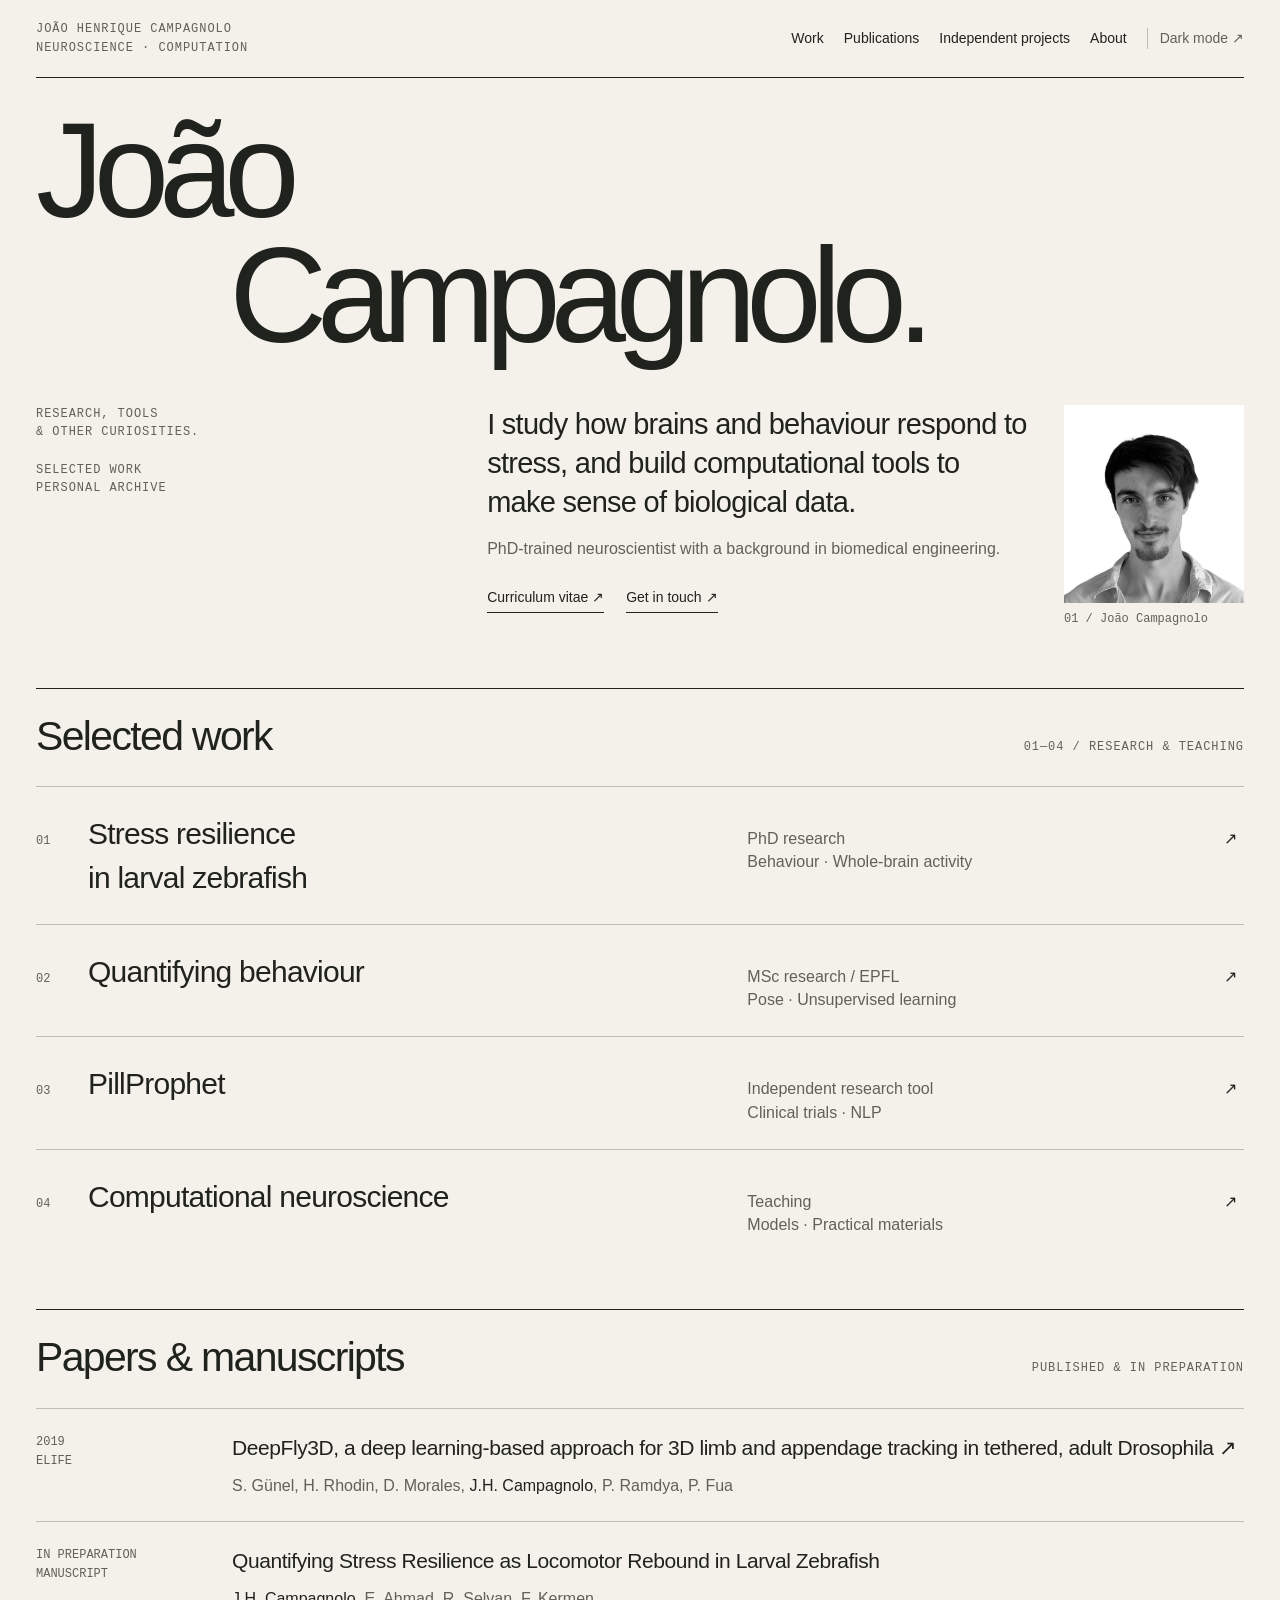
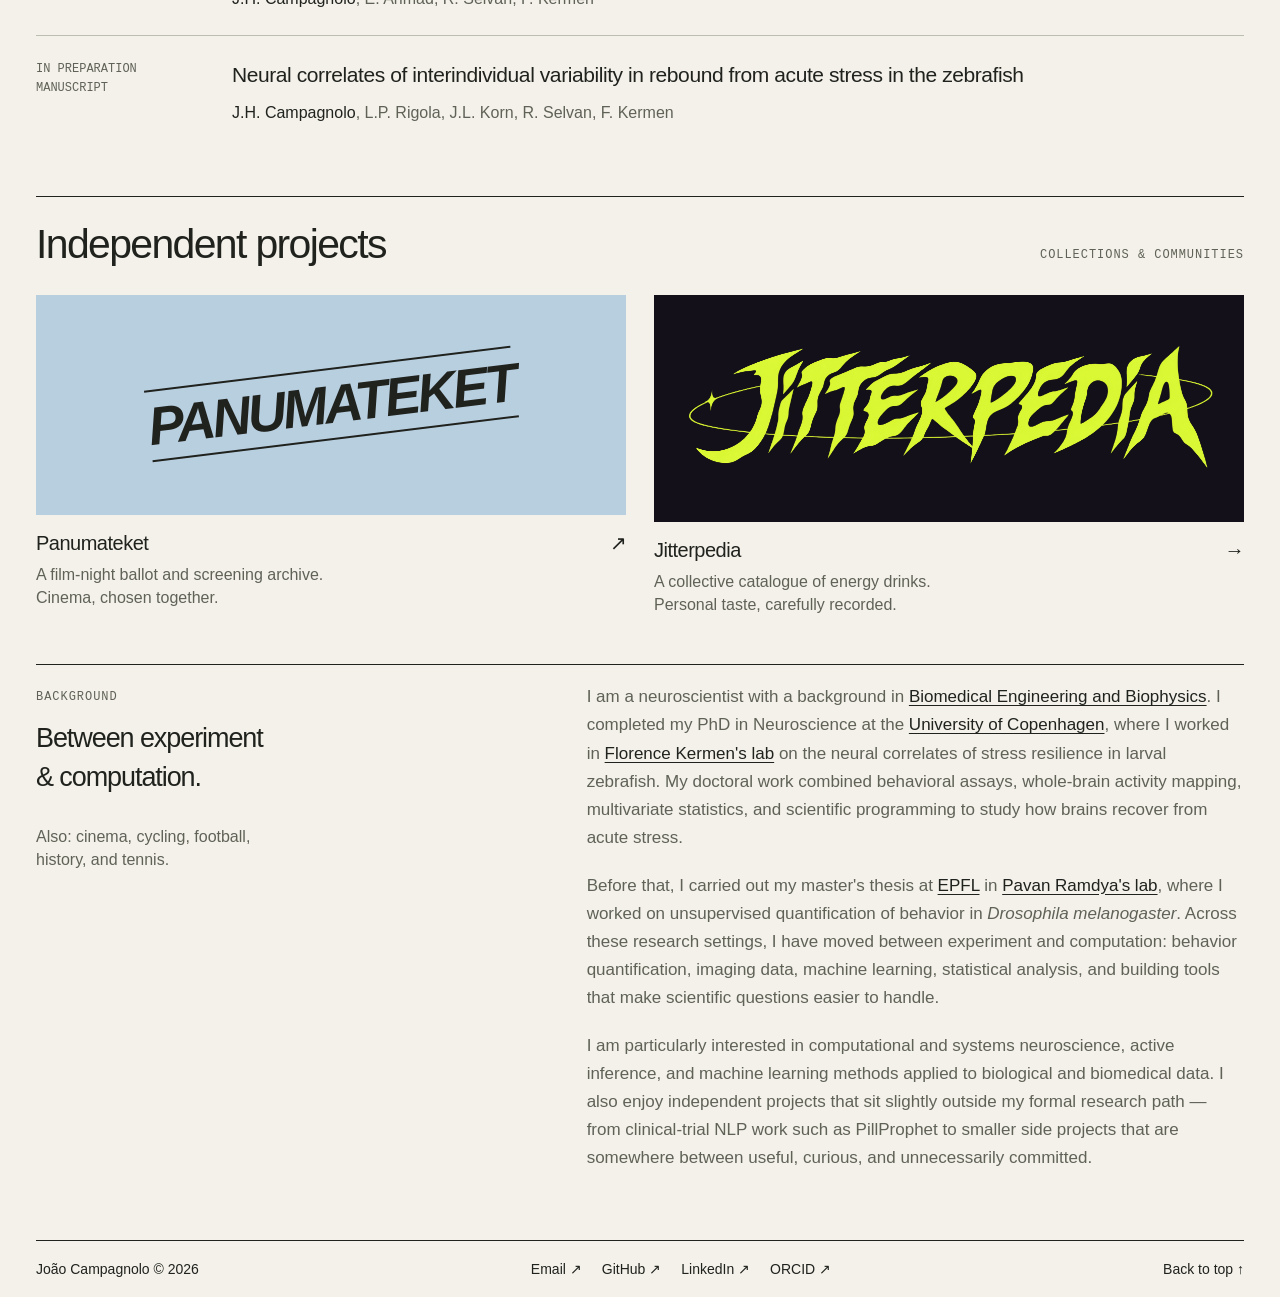
==== commit 63a50a14: "Prioritize publications before independent projects" ====
--- a/index.html
+++ b/index.html
@@ -19,8 +19,8 @@
       <header class="jc-nav">
         <span class="jc-label">João Henrique Campagnolo<br />Neuroscience · Computation</span>
         <nav aria-label="Portfolio">
-          <a href="#work">Work</a><a href="#projects">Independent projects</a
-          ><a href="#publications">Publications</a><a href="#about">About</a
+          <a href="#work">Work</a><a href="#publications">Publications</a
+          ><a href="#projects">Independent projects</a><a href="#about">About</a
           ><button class="theme-toggle" type="button" aria-label="Change colour theme">
             Light / dark
           </button>
@@ -96,6 +96,43 @@
             <p>Teaching<br />Models · Practical materials</p>
             <span class="jc-arrow">↗</span></a
           >
+        </section>
+        <section class="jc-section" id="publications">
+          <div class="jc-sectionhead">
+            <h2>Papers &amp; manuscripts</h2>
+            <span class="jc-label">Published &amp; in preparation</span>
+          </div>
+          <article class="publication">
+            <div class="publication-status"><span>2019</span><span>eLife</span></div>
+            <div>
+              <h3>
+                <a href="https://elifesciences.org/articles/48571" target="_blank" rel="noopener"
+                  >DeepFly3D, a deep learning-based approach for 3D limb and appendage tracking in
+                  tethered, adult Drosophila ↗</a
+                >
+              </h3>
+              <p>
+                S. Günel, H. Rhodin, D. Morales, <strong>J.H. Campagnolo</strong>, P. Ramdya, P. Fua
+              </p>
+            </div>
+          </article>
+          <article class="publication">
+            <div class="publication-status"><span>In preparation</span><span>Manuscript</span></div>
+            <div>
+              <h3>Quantifying Stress Resilience as Locomotor Rebound in Larval Zebrafish</h3>
+              <p><strong>J.H. Campagnolo</strong>, E. Ahmad, R. Selvan, F. Kermen</p>
+            </div>
+          </article>
+          <article class="publication">
+            <div class="publication-status"><span>In preparation</span><span>Manuscript</span></div>
+            <div>
+              <h3>
+                Neural correlates of interindividual variability in rebound from acute stress in the
+                zebrafish
+              </h3>
+              <p><strong>J.H. Campagnolo</strong>, L.P. Rigola, J.L. Korn, R. Selvan, F. Kermen</p>
+            </div>
+          </article>
         </section>
         <section class="jc-section" id="projects">
           <div class="jc-sectionhead">
@@ -123,43 +160,6 @@
             >
           </div>
         </section>
-        <section class="jc-section" id="publications">
-          <div class="jc-sectionhead">
-            <h2>Papers &amp; manuscripts</h2>
-            <span class="jc-label">Published &amp; in preparation</span>
-          </div>
-          <article class="publication">
-            <div class="publication-status"><span>2019</span><span>eLife</span></div>
-            <div>
-              <h3>
-                <a href="https://elifesciences.org/articles/48571" target="_blank" rel="noopener"
-                  >DeepFly3D, a deep learning-based approach for 3D limb and appendage tracking in
-                  tethered, adult Drosophila ↗</a
-                >
-              </h3>
-              <p>
-                S. Günel, H. Rhodin, D. Morales, <strong>J.H. Campagnolo</strong>, P. Ramdya, P. Fua
-              </p>
-            </div>
-          </article>
-          <article class="publication">
-            <div class="publication-status"><span>In preparation</span><span>Manuscript</span></div>
-            <div>
-              <h3>Quantifying Stress Resilience as Locomotor Rebound in Larval Zebrafish</h3>
-              <p><strong>J.H. Campagnolo</strong>, E. Ahmad, R. Selvan, F. Kermen</p>
-            </div>
-          </article>
-          <article class="publication">
-            <div class="publication-status"><span>In preparation</span><span>Manuscript</span></div>
-            <div>
-              <h3>
-                Neural correlates of interindividual variability in rebound from acute stress in the
-                zebrafish
-              </h3>
-              <p><strong>J.H. Campagnolo</strong>, L.P. Rigola, J.L. Korn, R. Selvan, F. Kermen</p>
-            </div>
-          </article>
-        </section>
         <section class="jc-section about-grid" id="about">
           <div>
             <span class="jc-label">Background</span>
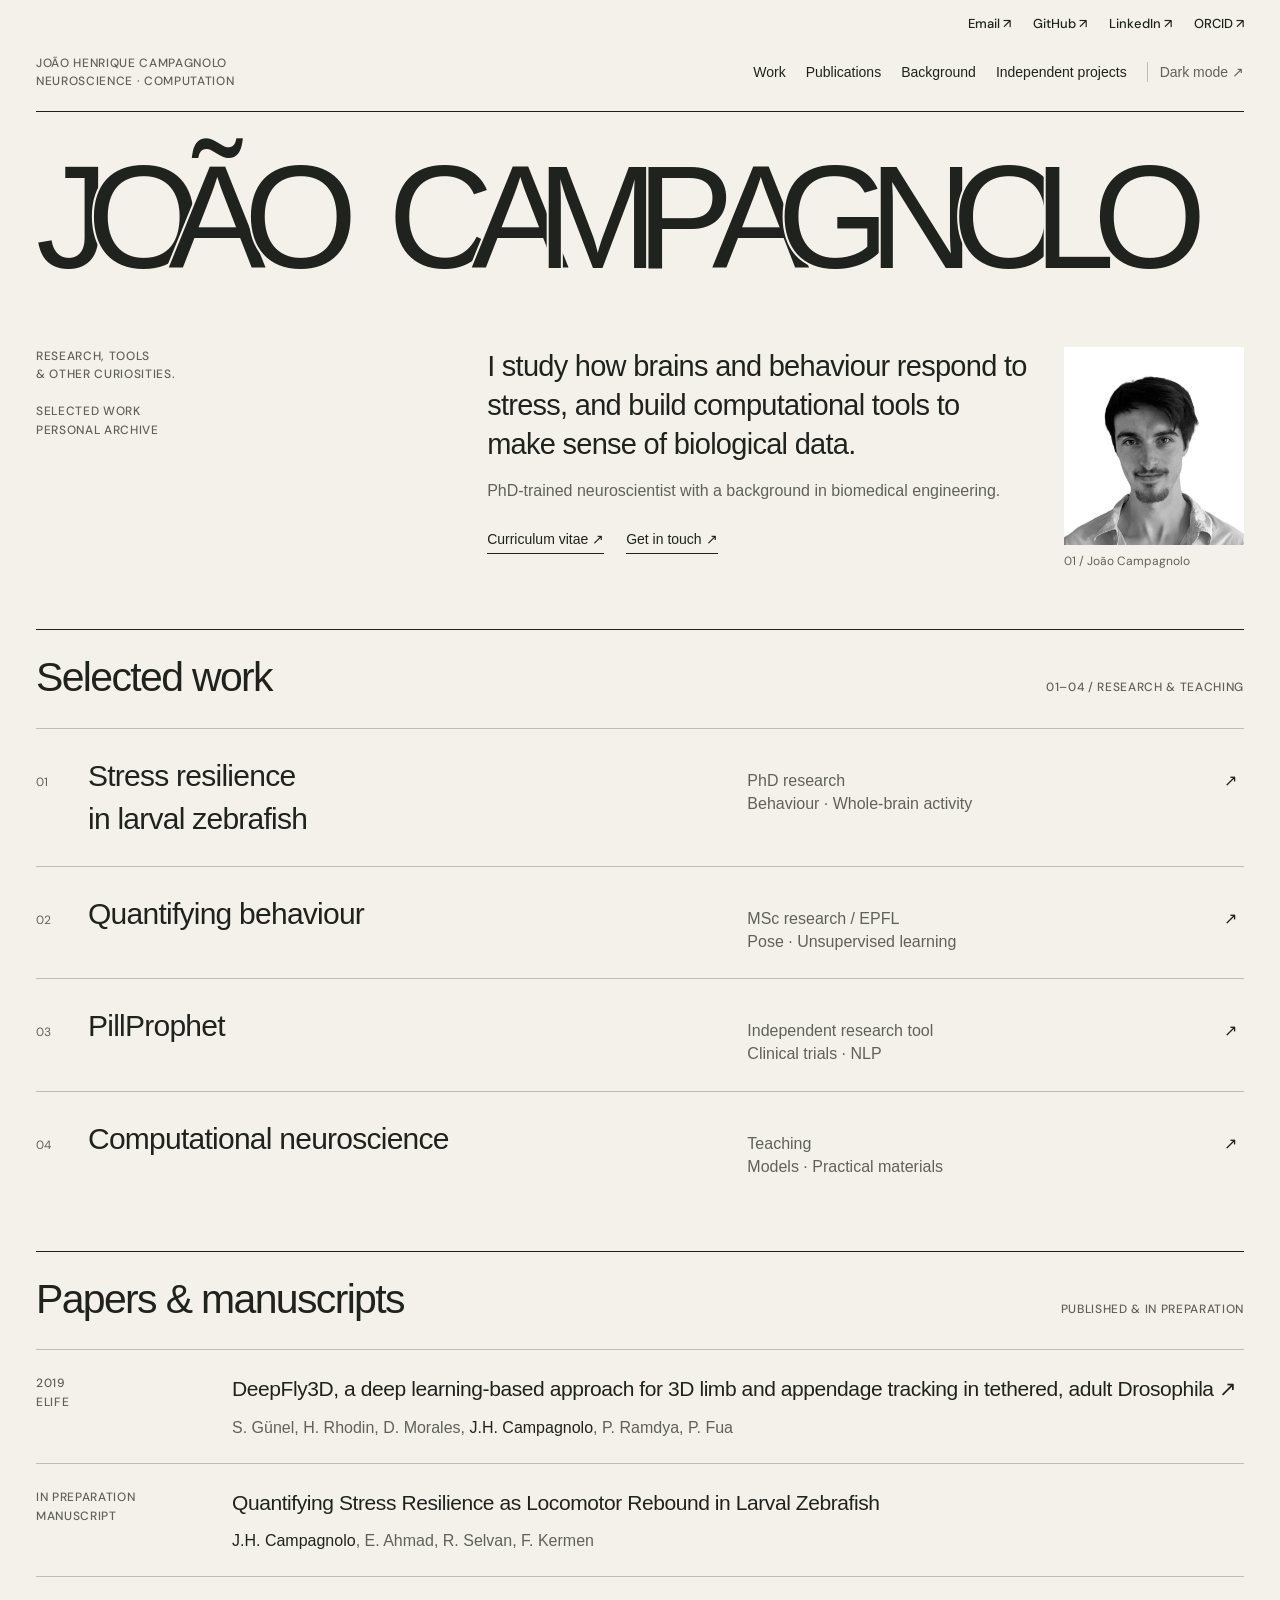
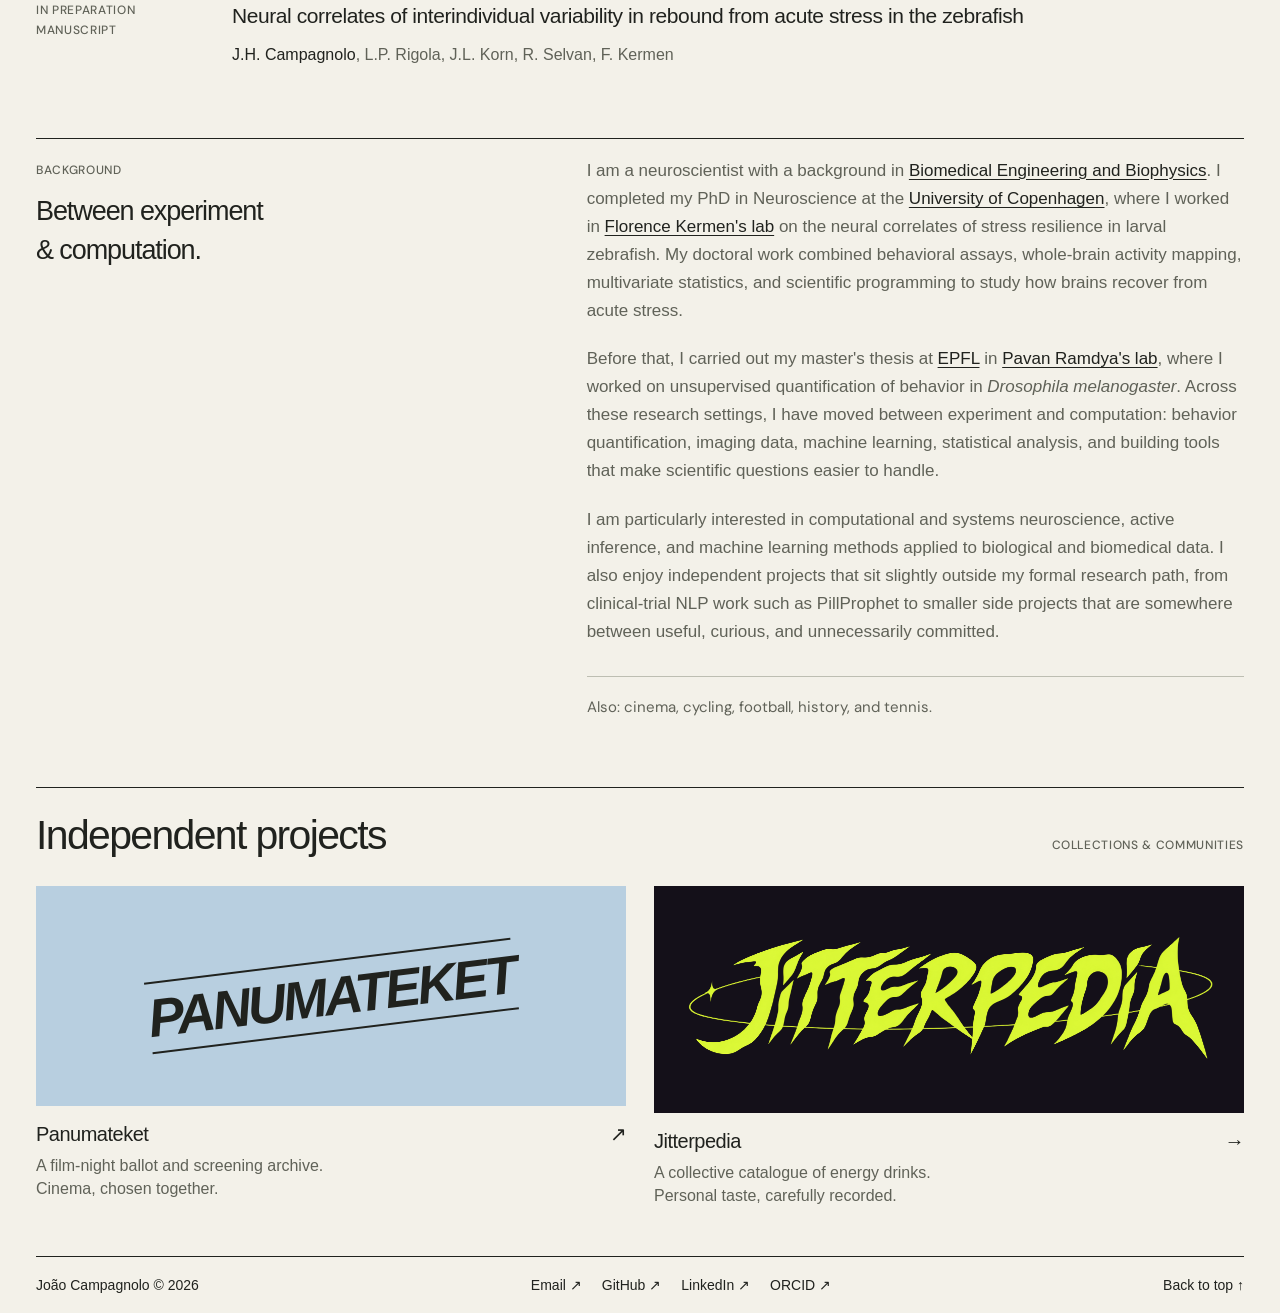
==== commit 24b44ab5: "Refine portfolio typography and put independent projects last" ====
--- a/index.html
+++ b/index.html
@@ -6,29 +6,50 @@
     <meta name="color-scheme" content="light dark" />
     <meta
       name="description"
-      content="João Campagnolo — neuroscientist, biomedical engineer, and maker of computational tools. Research, publications, and independent projects."
+      content="João Campagnolo · neuroscientist, biomedical engineer, and maker of computational tools. Research, publications, and independent projects."
     />
-    <title>João Campagnolo — Research, tools &amp; other curiosities</title>
+    <title>João Campagnolo · Research, tools &amp; other curiosities</title>
     <link rel="canonical" href="https://www.joaocampagnolo.com/" />
-    <link rel="stylesheet" href="styles.css" />
+    <link rel="stylesheet" href="styles.css?v=20260916b" />
     <script src="site.js" defer></script>
   </head>
   <body id="jc-museum">
     <a class="skip-link" href="#main">Skip to content</a>
     <div class="jc-page">
-      <header class="jc-nav">
-        <span class="jc-label">João Henrique Campagnolo<br />Neuroscience · Computation</span>
-        <nav aria-label="Portfolio">
-          <a href="#work">Work</a><a href="#publications">Publications</a
-          ><a href="#projects">Independent projects</a><a href="#about">About</a
-          ><button class="theme-toggle" type="button" aria-label="Change colour theme">
-            Light / dark
-          </button>
+      <header class="jc-header">
+        <nav class="jc-top-contacts" aria-label="Contact and profiles at the top">
+          <a href="mailto:jhc2309@gmail.com">Email ↗</a>
+          <a href="https://github.com/JoaoCampagnolo" target="_blank" rel="noopener">GitHub ↗</a>
+          <a href="https://www.linkedin.com/in/joao-campagnolo/" target="_blank" rel="noopener"
+            >LinkedIn ↗</a
+          >
+          <a href="https://orcid.org/0000-0001-9748-5988" target="_blank" rel="noopener">ORCID ↗</a>
         </nav>
+        <div class="jc-nav">
+          <span class="jc-label">João Henrique Campagnolo<br />Neuroscience · Computation</span>
+          <nav aria-label="Portfolio">
+            <a href="#work">Work</a><a href="#publications">Publications</a
+            ><a href="#about">Background</a><a href="#projects">Independent projects</a
+            ><button class="theme-toggle" type="button" aria-label="Change colour theme">
+              Light / dark
+            </button>
+          </nav>
+        </div>
       </header>
       <main id="main">
         <section id="top">
-          <h1 class="jc-name">João<span>Campagnolo.</span></h1>
+          <h1 class="jc-name" aria-label="João Campagnolo">
+            <span class="jc-name-word" aria-hidden="true"
+              ><span class="jc-letter">J</span><span class="jc-letter">O</span
+              ><span class="jc-letter">Ã</span><span class="jc-letter">O</span></span
+            ><span class="jc-name-word" aria-hidden="true"
+              ><span class="jc-letter">C</span><span class="jc-letter">A</span
+              ><span class="jc-letter">M</span><span class="jc-letter">P</span
+              ><span class="jc-letter">A</span><span class="jc-letter">G</span
+              ><span class="jc-letter">N</span><span class="jc-letter">O</span
+              ><span class="jc-letter">L</span><span class="jc-letter">O</span></span
+            >
+          </h1>
           <div class="jc-intro">
             <div class="jc-label">
               Research, tools<br />&amp; other curiosities.<br /><br />Selected work<br />Personal
@@ -61,7 +82,7 @@
         <section class="jc-section" id="work">
           <div class="jc-sectionhead">
             <h2>Selected work</h2>
-            <span class="jc-label">01—04 / Research &amp; teaching</span>
+            <span class="jc-label">01–04 / Research &amp; teaching</span>
           </div>
           <a class="jc-work" href="projects/phd.html" target="_blank" rel="noopener"
             ><span class="jc-index">01</span
@@ -134,39 +155,10 @@
             </div>
           </article>
         </section>
-        <section class="jc-section" id="projects">
-          <div class="jc-sectionhead">
-            <h2>Independent projects</h2>
-            <span class="jc-label">Collections &amp; communities</span>
-          </div>
-          <div class="jc-projects">
-            <a
-              class="jc-project"
-              href="https://panumateket.pogagnolo.chatgpt.site/"
-              target="_blank"
-              rel="noopener"
-              ><div class="jc-project-art jc-panum-art"><span>PANUMATEKET</span></div>
-              <div class="jc-project-title">Panumateket <span>↗</span></div>
-              <p>A film-night ballot and screening archive.<br />Cinema, chosen together.</p></a
-            >
-            <a class="jc-project" href="https://jitterpedia.pogagnolo.chatgpt.site/"
-              ><div class="jc-project-art jc-jitter-art">
-                <img src="images/jitterpedia-wordmark.png" alt="Jitterpedia" loading="lazy" />
-              </div>
-              <span class="jc-project-title">Jitterpedia <span>→</span></span>
-              <p>
-                A collective catalogue of energy drinks.<br />Personal taste, carefully recorded.
-              </p></a
-            >
-          </div>
-        </section>
         <section class="jc-section about-grid" id="about">
           <div>
             <span class="jc-label">Background</span>
             <h2>Between experiment<br />&amp; computation.</h2>
-            <p style="color: var(--quiet); margin-top: 28px">
-              Also: cinema, cycling, football,<br />history, and tennis.
-            </p>
           </div>
           <div class="prose">
             <p>
@@ -199,10 +191,37 @@
             <p>
               I am particularly interested in computational and systems neuroscience, active
               inference, and machine learning methods applied to biological and biomedical data. I
-              also enjoy independent projects that sit slightly outside my formal research path
-              &mdash; from clinical-trial NLP work such as PillProphet to smaller side projects that
-              are somewhere between useful, curious, and unnecessarily committed.
+              also enjoy independent projects that sit slightly outside my formal research path,
+              from clinical-trial NLP work such as PillProphet to smaller side projects that are
+              somewhere between useful, curious, and unnecessarily committed.
             </p>
+            <p class="jc-interests">Also: cinema, cycling, football, history, and tennis.</p>
+          </div>
+        </section>
+        <section class="jc-section" id="projects">
+          <div class="jc-sectionhead">
+            <h2>Independent projects</h2>
+            <span class="jc-label">Collections &amp; communities</span>
+          </div>
+          <div class="jc-projects">
+            <a
+              class="jc-project"
+              href="https://panumateket.pogagnolo.chatgpt.site/"
+              target="_blank"
+              rel="noopener"
+              ><div class="jc-project-art jc-panum-art"><span>PANUMATEKET</span></div>
+              <div class="jc-project-title">Panumateket <span>↗</span></div>
+              <p>A film-night ballot and screening archive.<br />Cinema, chosen together.</p></a
+            >
+            <a class="jc-project" href="https://jitterpedia.pogagnolo.chatgpt.site/"
+              ><div class="jc-project-art jc-jitter-art">
+                <img src="images/jitterpedia-wordmark.png" alt="Jitterpedia" loading="lazy" />
+              </div>
+              <span class="jc-project-title">Jitterpedia <span>→</span></span>
+              <p>
+                A collective catalogue of energy drinks.<br />Personal taste, carefully recorded.
+              </p></a
+            >
           </div>
         </section>
       </main>
--- a/styles.css
+++ b/styles.css
@@ -1,3 +1,10 @@
+@font-face {
+  font-family: "DM Sans";
+  src: url("assets/fonts/dm-sans.ttf") format("truetype");
+  font-weight: 100 1000;
+  font-style: normal;
+  font-display: swap;
+}
 #jc-museum {
   color-scheme: light dark;
   --paper: light-dark(#f3f1e9, #171817);
@@ -43,8 +50,9 @@
   padding: 12px 28px;
   border-bottom: 1px solid var(--rule);
   font:
-    12px/1.4 "Courier New",
-    monospace;
+    12px/1.4 "DM Sans",
+    "Segoe UI",
+    sans-serif;
   text-transform: uppercase;
   letter-spacing: 0.06em;
   flex-wrap: wrap;
@@ -79,8 +87,9 @@
 }
 #jc-museum .jc-label {
   font:
-    12px/1.55 "Courier New",
-    monospace;
+    12px/1.55 "DM Sans",
+    "Segoe UI",
+    sans-serif;
   text-transform: uppercase;
   letter-spacing: 0.08em;
   color: var(--quiet);
@@ -142,8 +151,9 @@
 #jc-museum figcaption {
   margin-top: 8px;
   font:
-    12px/1.4 "Courier New",
-    monospace;
+    12px/1.4 "DM Sans",
+    "Segoe UI",
+    sans-serif;
   color: var(--quiet);
 }
 #jc-museum .jc-section {
@@ -183,8 +193,9 @@
 }
 #jc-museum .jc-index {
   font:
-    12px "Courier New",
-    monospace;
+    12px "DM Sans",
+    "Segoe UI",
+    sans-serif;
   color: var(--quiet);
 }
 #jc-museum .jc-projects {
@@ -294,8 +305,9 @@
   flex-wrap: wrap;
   padding: 14px 0;
   font:
-    12px/1.6 "Courier New",
-    monospace;
+    12px/1.6 "DM Sans",
+    "Segoe UI",
+    sans-serif;
 }
 #jc-museum .jp-tools {
   display: flex;
@@ -327,8 +339,9 @@
 #jc-museum th {
   text-align: left;
   font:
-    12px/1.4 "Courier New",
-    monospace;
+    12px/1.4 "DM Sans",
+    "Segoe UI",
+    sans-serif;
   color: var(--quiet);
   text-transform: uppercase;
   padding: 10px 0;
@@ -344,8 +357,9 @@
 #jc-museum td:first-child {
   width: 50px;
   font:
-    12px "Courier New",
-    monospace;
+    12px "DM Sans",
+    "Segoe UI",
+    sans-serif;
   color: var(--quiet);
 }
 #jc-museum td:nth-child(2) {
@@ -616,8 +630,9 @@
 }
 #jc-museum .publication-status {
   font:
-    12px/1.6 "Courier New",
-    monospace;
+    12px/1.6 "DM Sans",
+    "Segoe UI",
+    sans-serif;
   color: var(--quiet);
   text-transform: uppercase;
 }
@@ -723,3 +738,74 @@
     animation: none !important;
   }
 }
+
+/* The title stays selectable live text. Each overlapping letter has a paper edge. */
+#jc-museum .jc-top-contacts {
+  display: flex;
+  justify-content: flex-end;
+  gap: 22px;
+  flex-wrap: wrap;
+  padding: 14px 0 0;
+  font:
+    500 13px/1.5 "DM Sans",
+    "Segoe UI",
+    sans-serif;
+}
+#jc-museum .jc-label,
+#jc-museum .publication-status {
+  font-weight: 500;
+  letter-spacing: 0.055em;
+}
+#jc-museum .jc-name {
+  display: flex;
+  flex-wrap: nowrap;
+  align-items: baseline;
+  gap: 0.21em;
+  font:
+    400 clamp(48px, 11.4cqw, 155px)/1.13 Arial,
+    Helvetica,
+    sans-serif;
+  letter-spacing: 0;
+  margin: 24px 0 34px;
+  isolation: isolate;
+}
+#jc-museum .jc-name .jc-name-word {
+  display: inline-flex;
+  padding: 0;
+  white-space: nowrap;
+}
+#jc-museum .jc-name .jc-letter {
+  display: inline-block;
+  padding: 0;
+  margin-left: -0.15em;
+  -webkit-text-stroke: 0.028em var(--paper);
+  paint-order: stroke fill;
+}
+#jc-museum .jc-name .jc-letter:first-child {
+  margin-left: 0;
+}
+#jc-museum .jc-name .jc-letter:nth-child(3n) {
+  margin-left: -0.22em;
+}
+#jc-museum .prose .jc-interests {
+  margin-top: 30px;
+  padding-top: 18px;
+  border-top: 1px solid var(--rule);
+  font-family: "DM Sans", "Segoe UI", sans-serif;
+  font-size: 15px;
+}
+@container (max-width:650px) {
+  #jc-museum .jc-top-contacts {
+    justify-content: flex-start;
+    gap: 18px;
+  }
+  #jc-museum .jc-name {
+    flex-wrap: wrap;
+    gap: 0;
+    font-size: 16.5cqw;
+    line-height: 1.07;
+  }
+  #jc-museum .jc-name .jc-name-word {
+    width: 100%;
+  }
+}
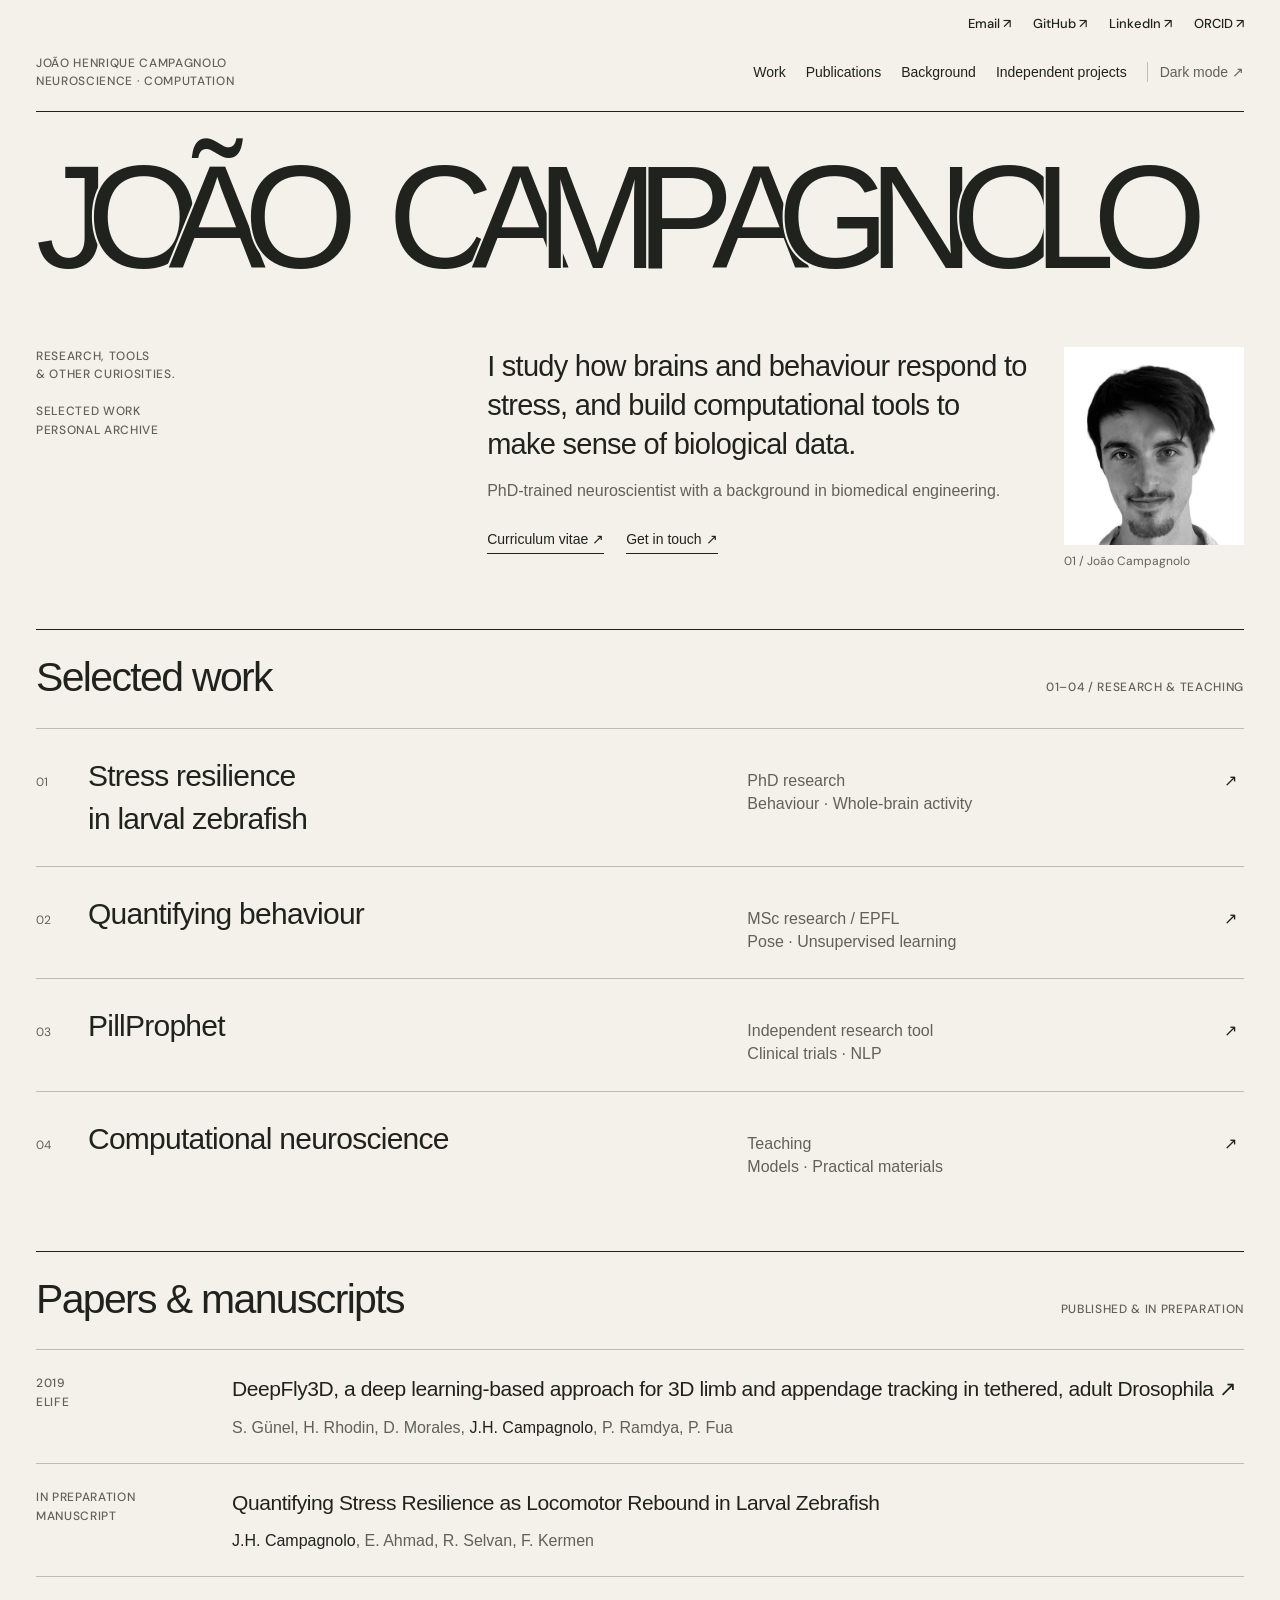
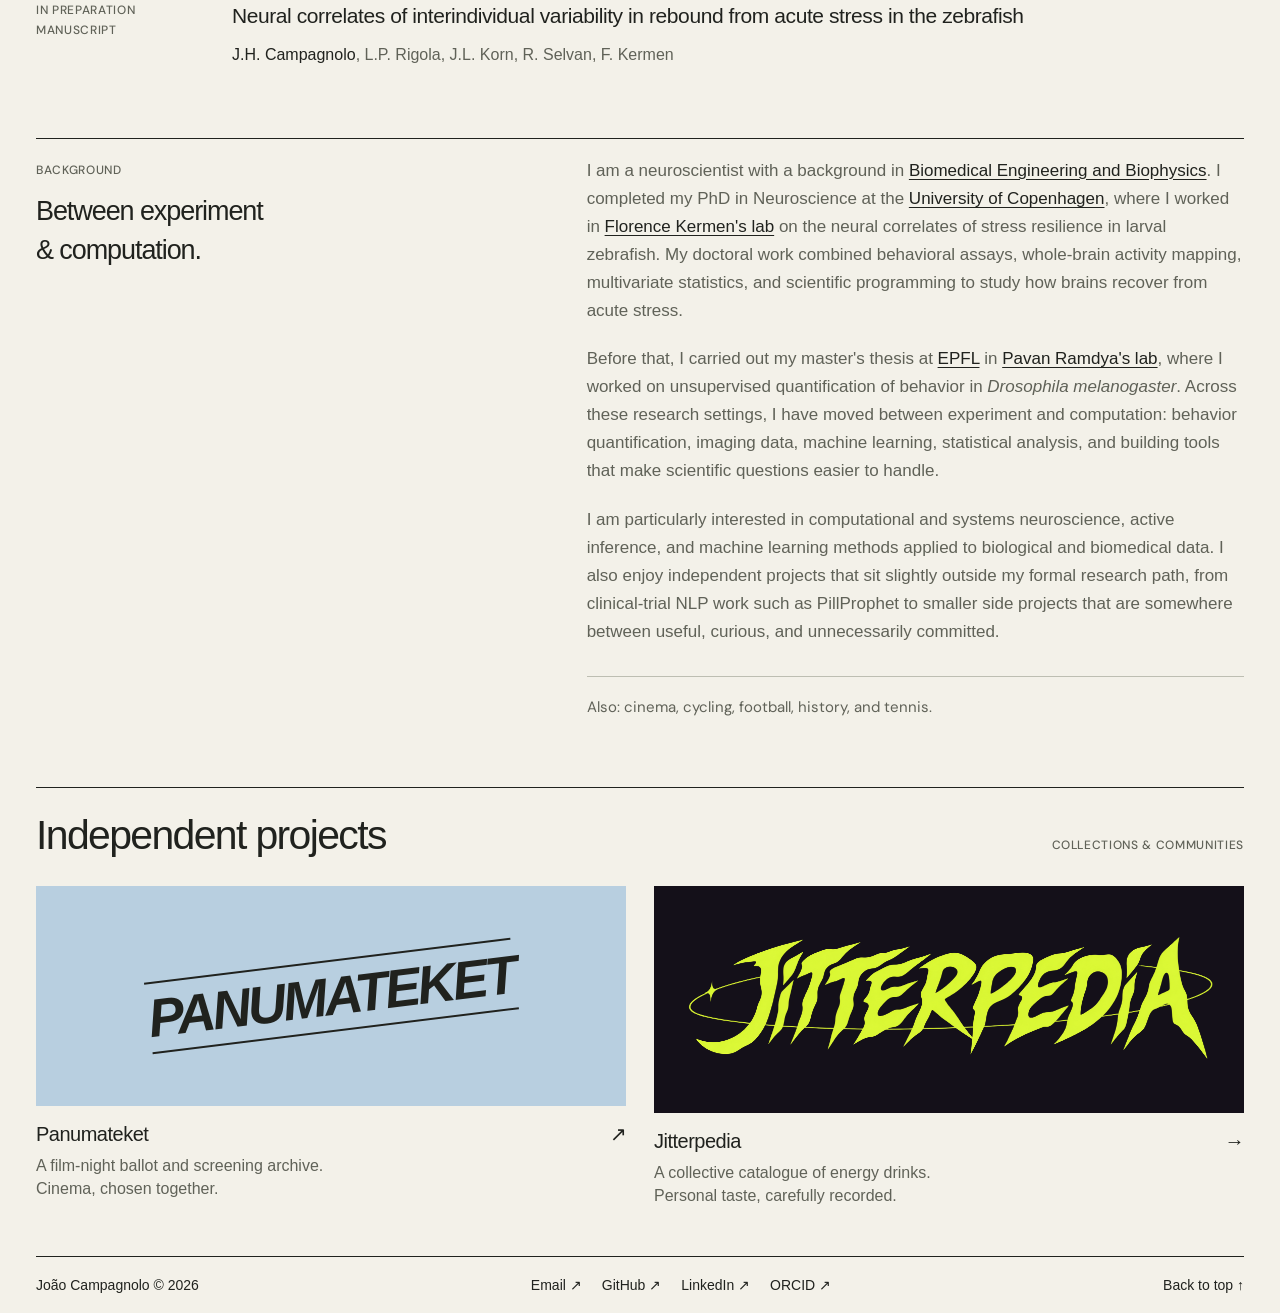
==== commit 82e201b3: "Focus portfolio portrait on the face" ====
--- a/index.html
+++ b/index.html
@@ -10,7 +10,7 @@
     />
     <title>João Campagnolo · Research, tools &amp; other curiosities</title>
     <link rel="canonical" href="https://www.joaocampagnolo.com/" />
-    <link rel="stylesheet" href="styles.css?v=20260916b" />
+    <link rel="stylesheet" href="styles.css?v=20260916c" />
     <script src="site.js" defer></script>
   </head>
   <body id="jc-museum">
@@ -70,11 +70,15 @@
               </div>
             </div>
             <figure>
-              <img
-                class="jc-portrait"
-                src="images/portrait_xx25_no_bg_cropped_e.jpg"
-                alt="João Campagnolo"
-              />
+              <div class="jc-portrait-frame">
+                <img
+                  class="jc-portrait"
+                  src="images/portrait_xx25_no_bg_cropped_e.jpg"
+                  alt="João Campagnolo"
+                  width="1381"
+                  height="1381"
+                />
+              </div>
               <figcaption>01 / João Campagnolo</figcaption>
             </figure>
           </div>
--- a/styles.css
+++ b/styles.css
@@ -140,12 +140,17 @@
 #jc-museum figure {
   margin: 0;
 }
+#jc-museum .jc-portrait-frame {
+  aspect-ratio: 1/1.1;
+  overflow: hidden;
+  background: var(--photo);
+}
 #jc-museum .jc-portrait {
   display: block;
-  width: 100%;
-  aspect-ratio: 1/1.1;
-  object-fit: cover;
-  background: var(--photo);
+  width: 150%;
+  max-width: none;
+  height: auto;
+  transform: translate(-16.6667%, -8%);
   filter: grayscale(1);
 }
 #jc-museum figcaption {
